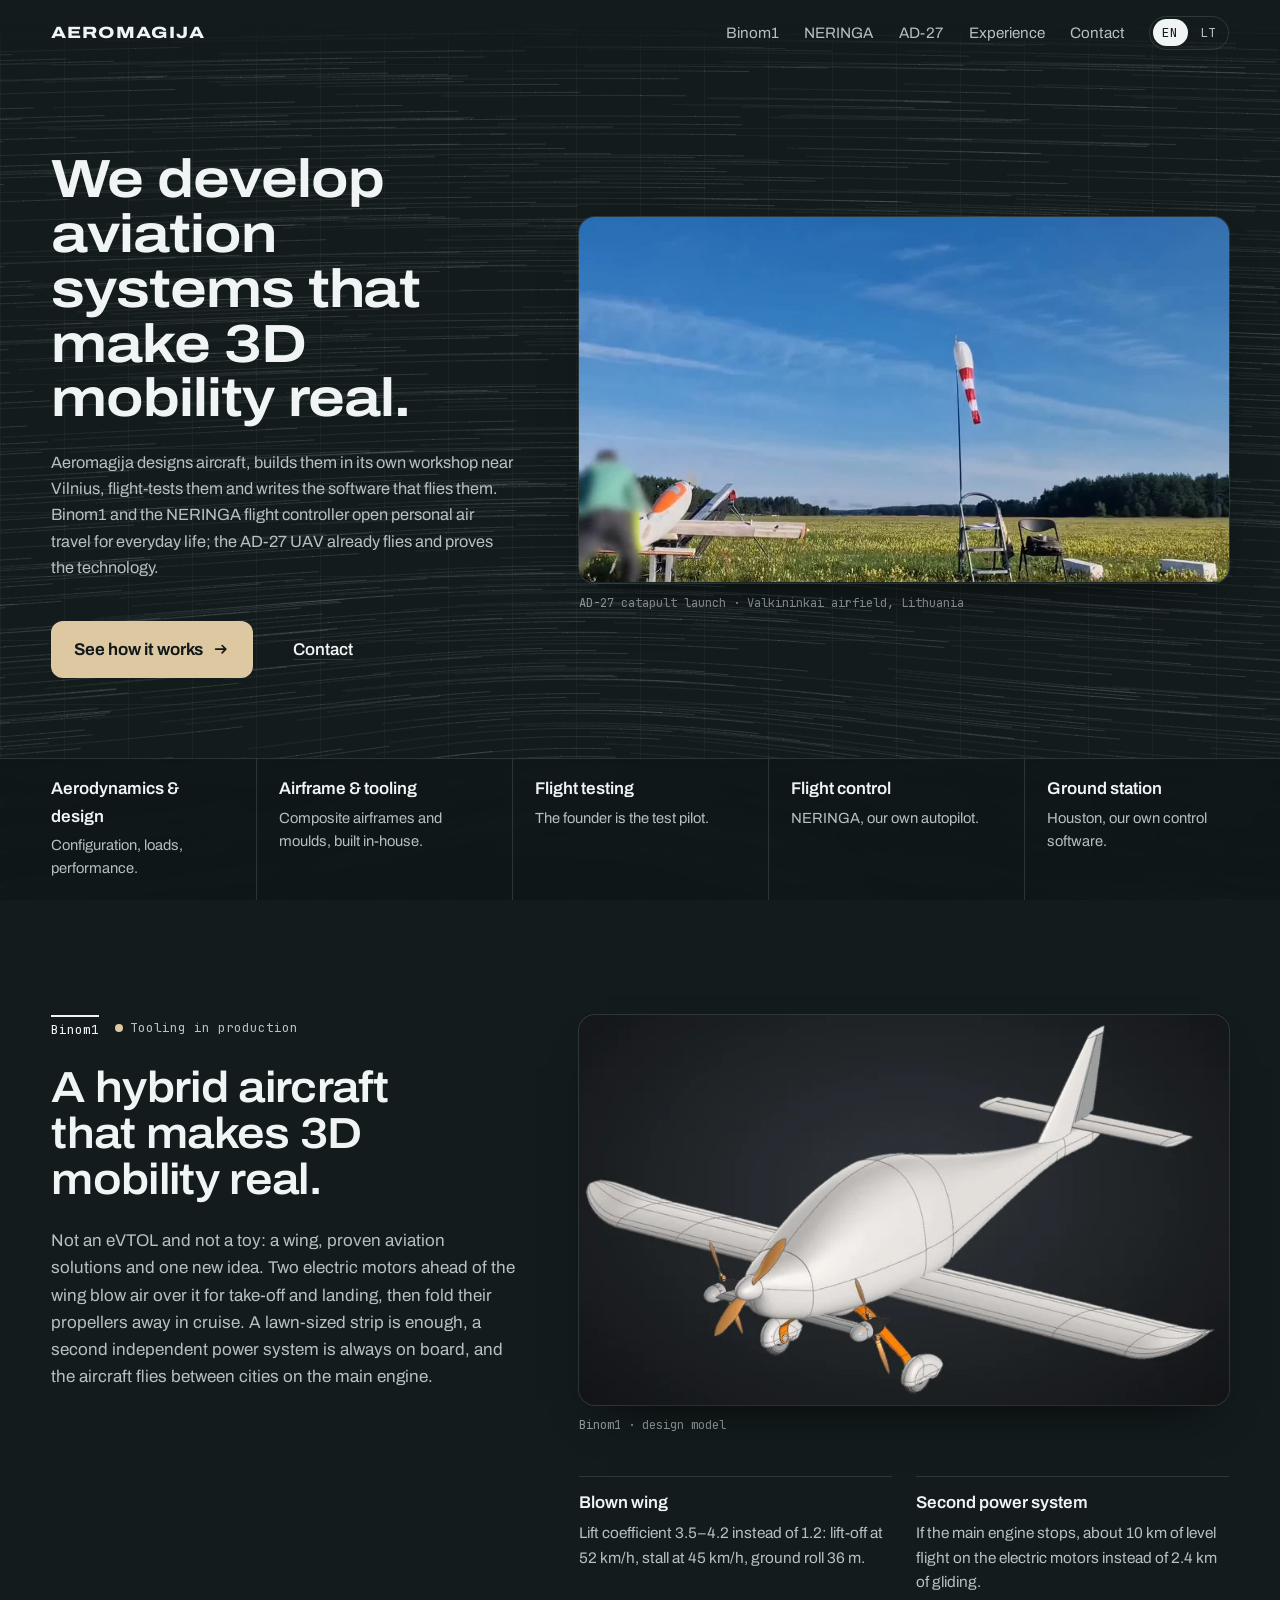
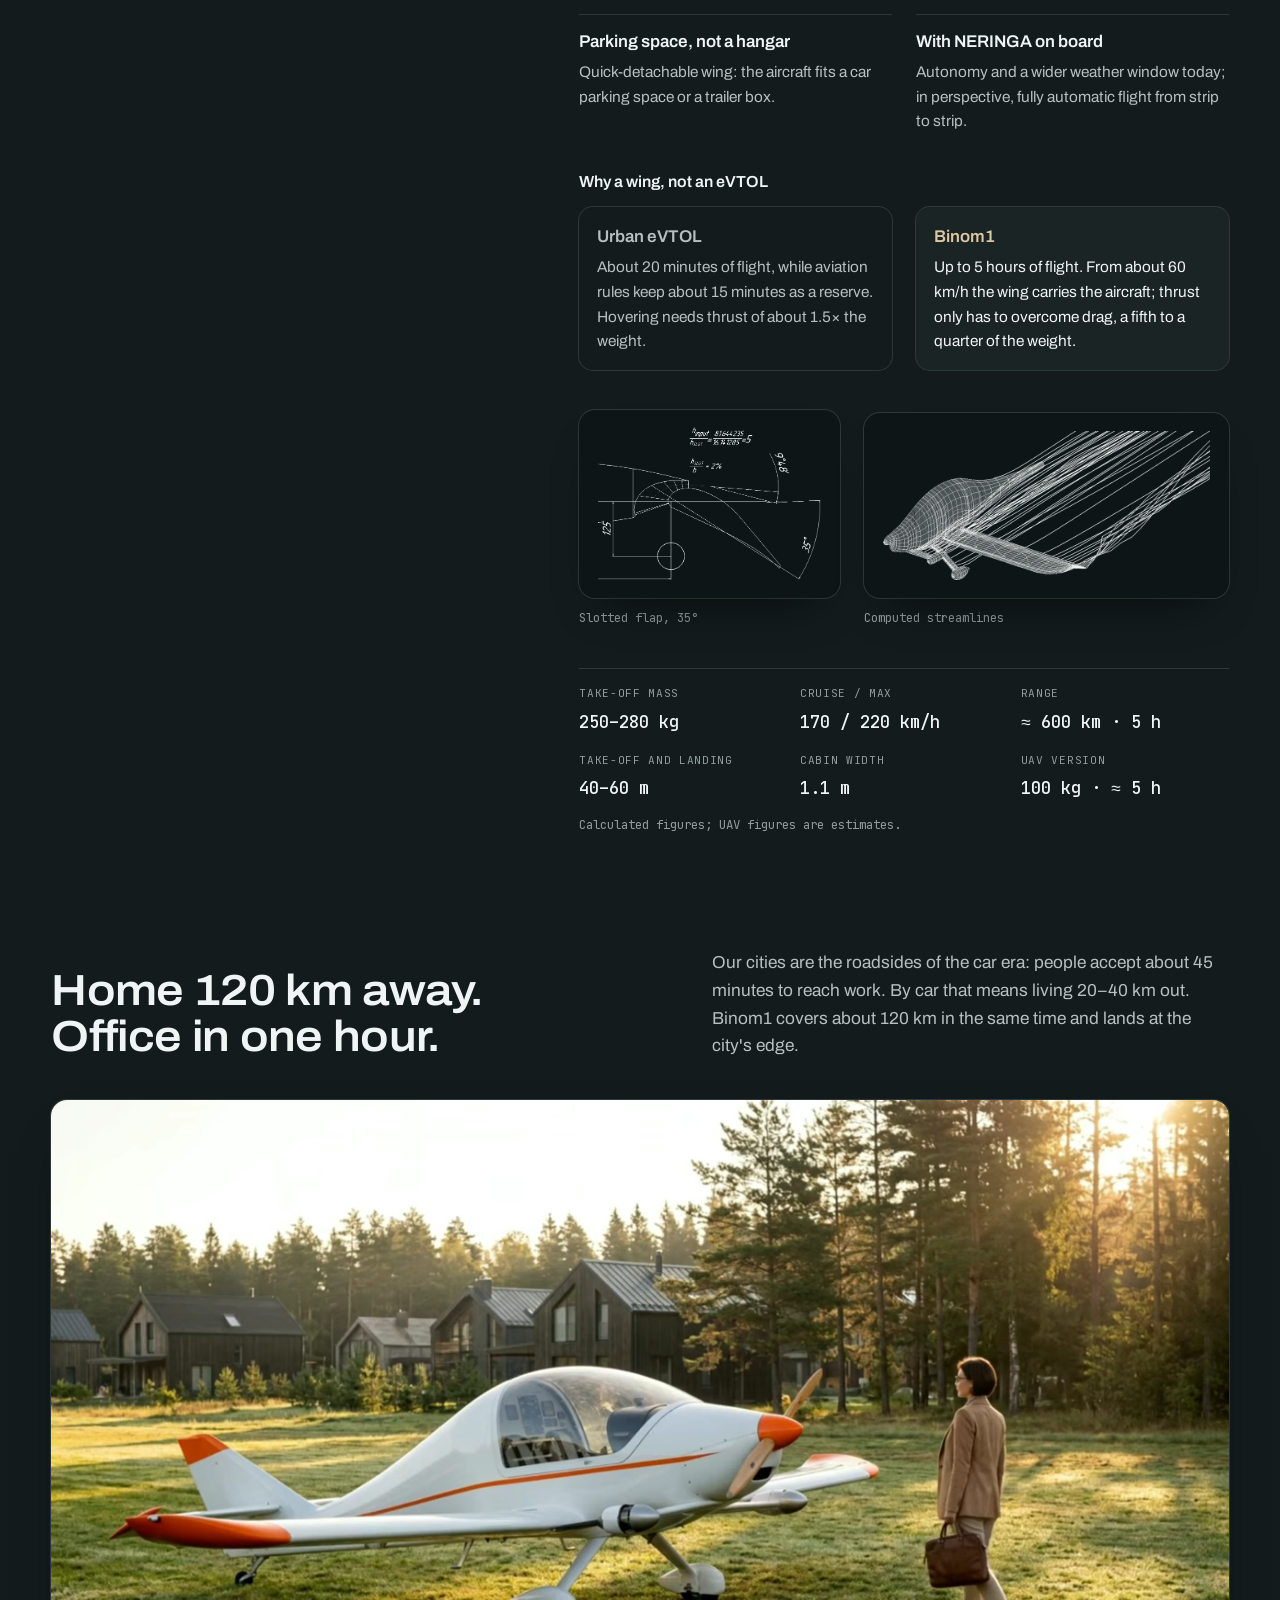
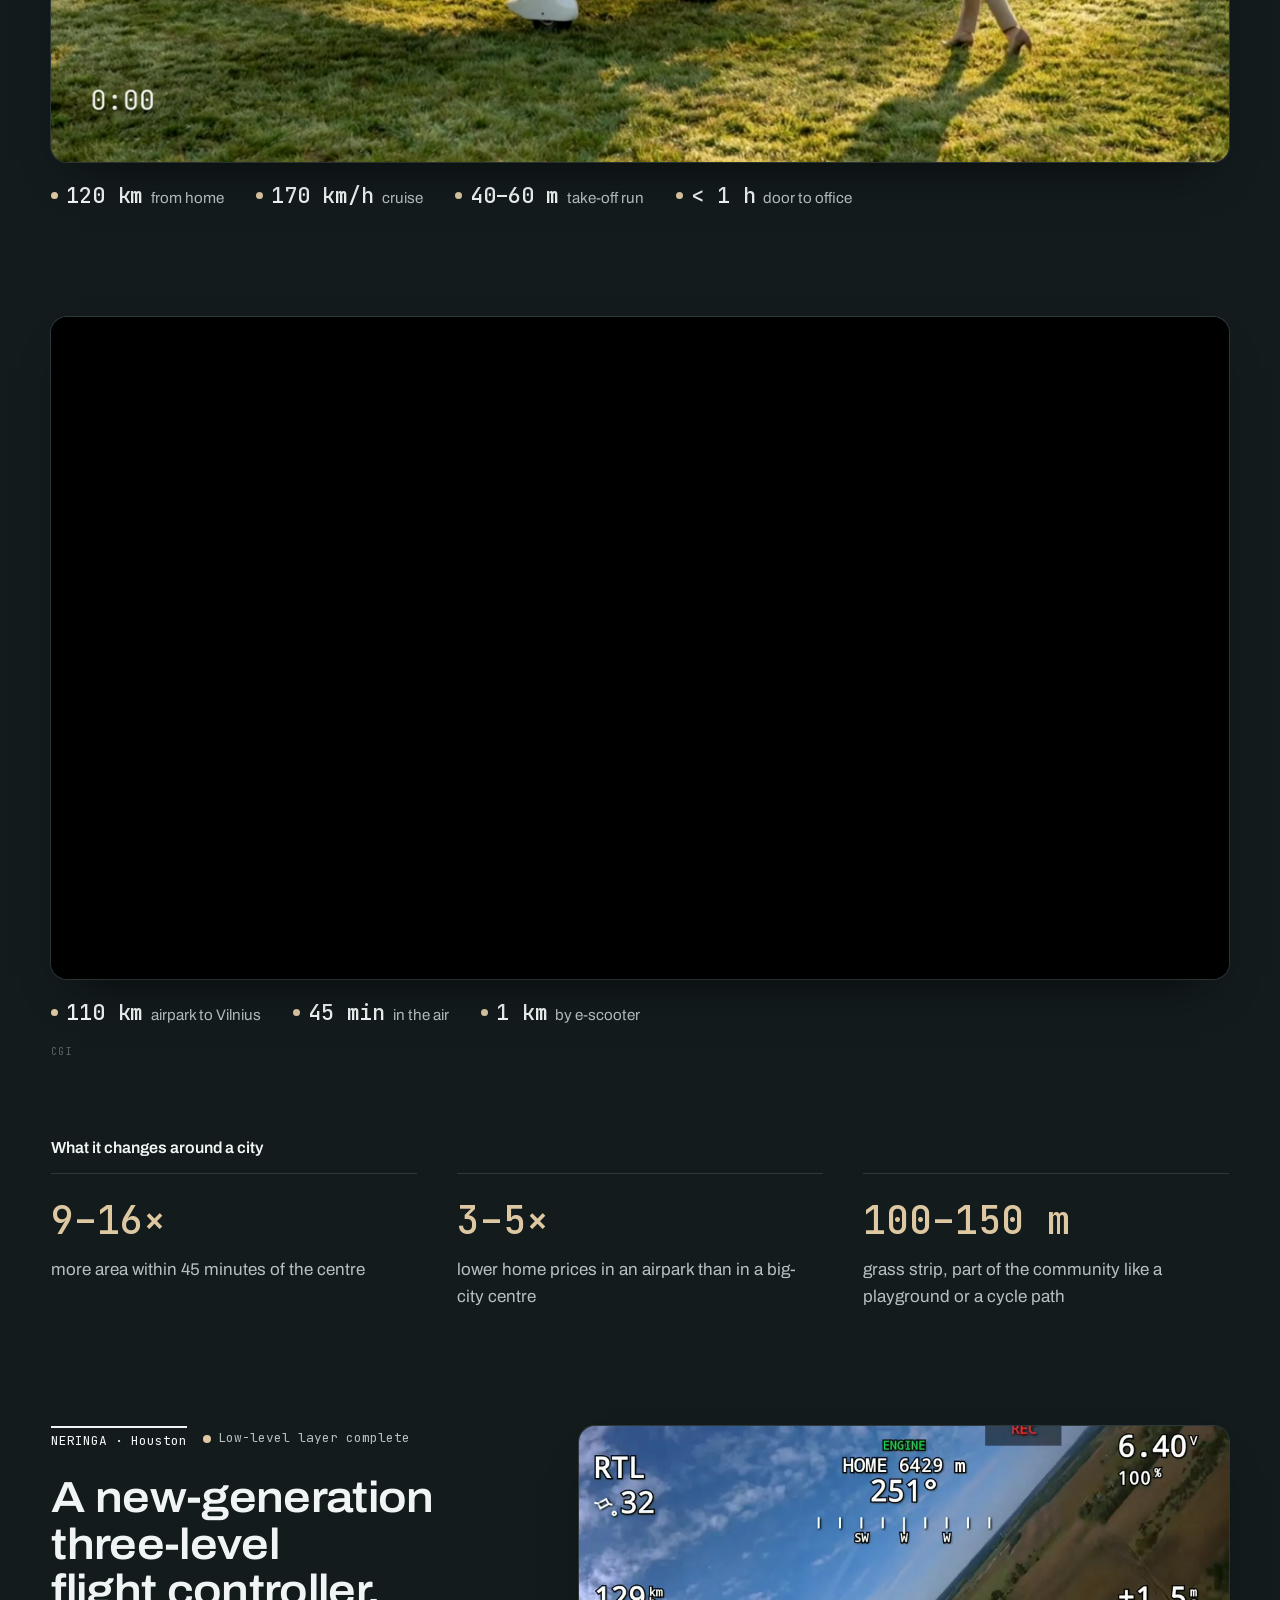
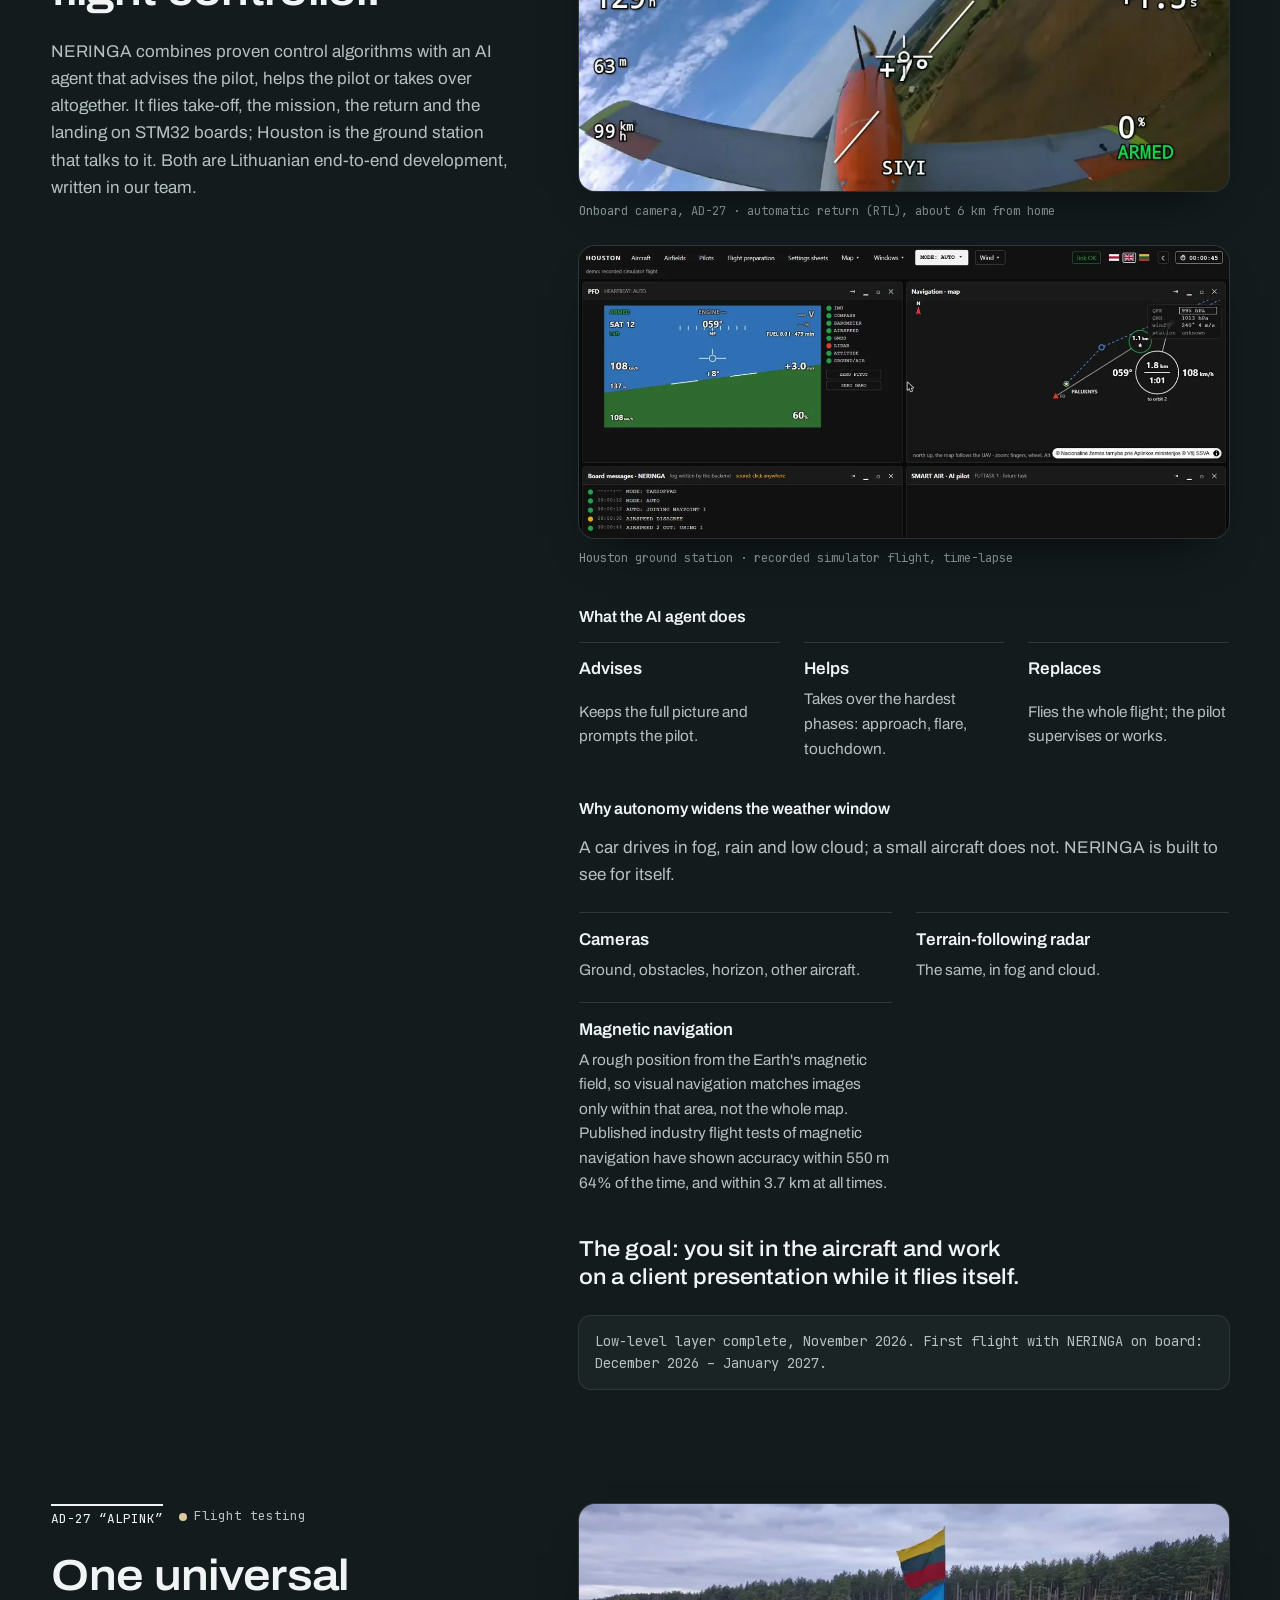
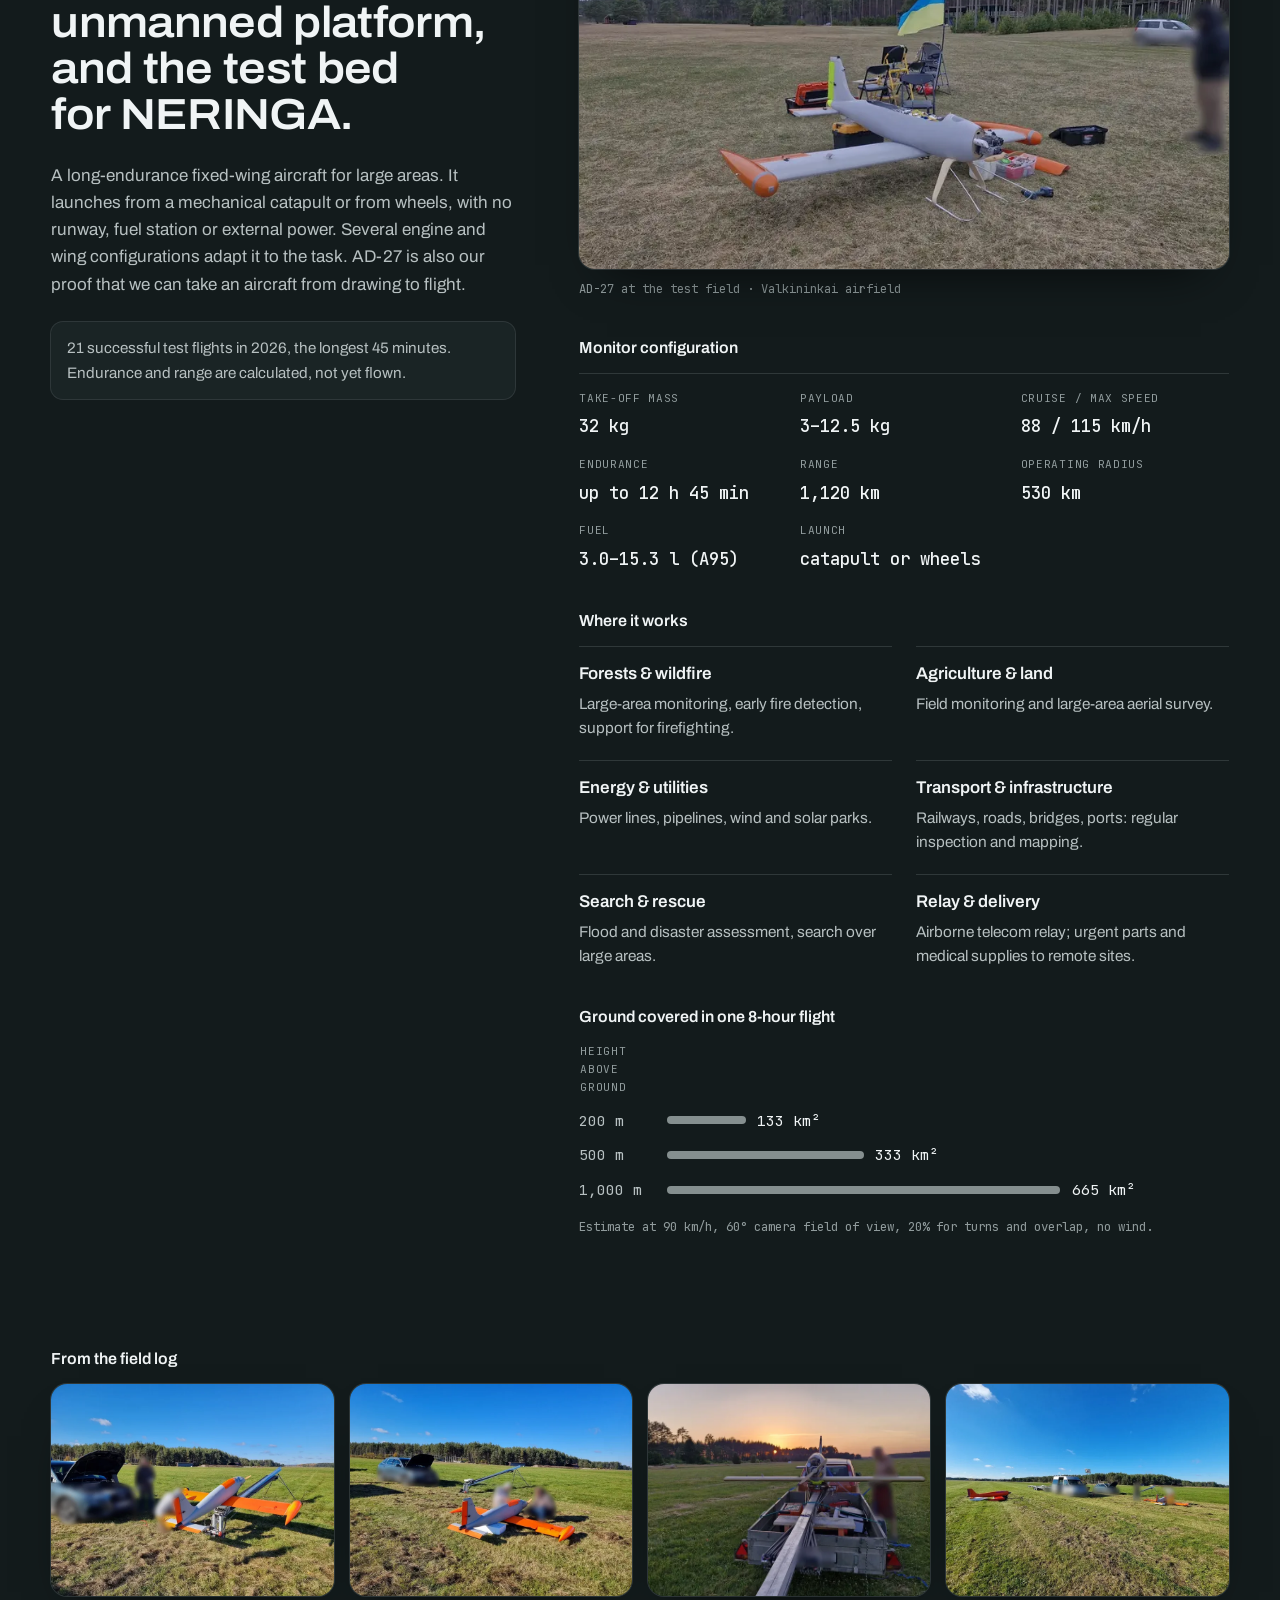
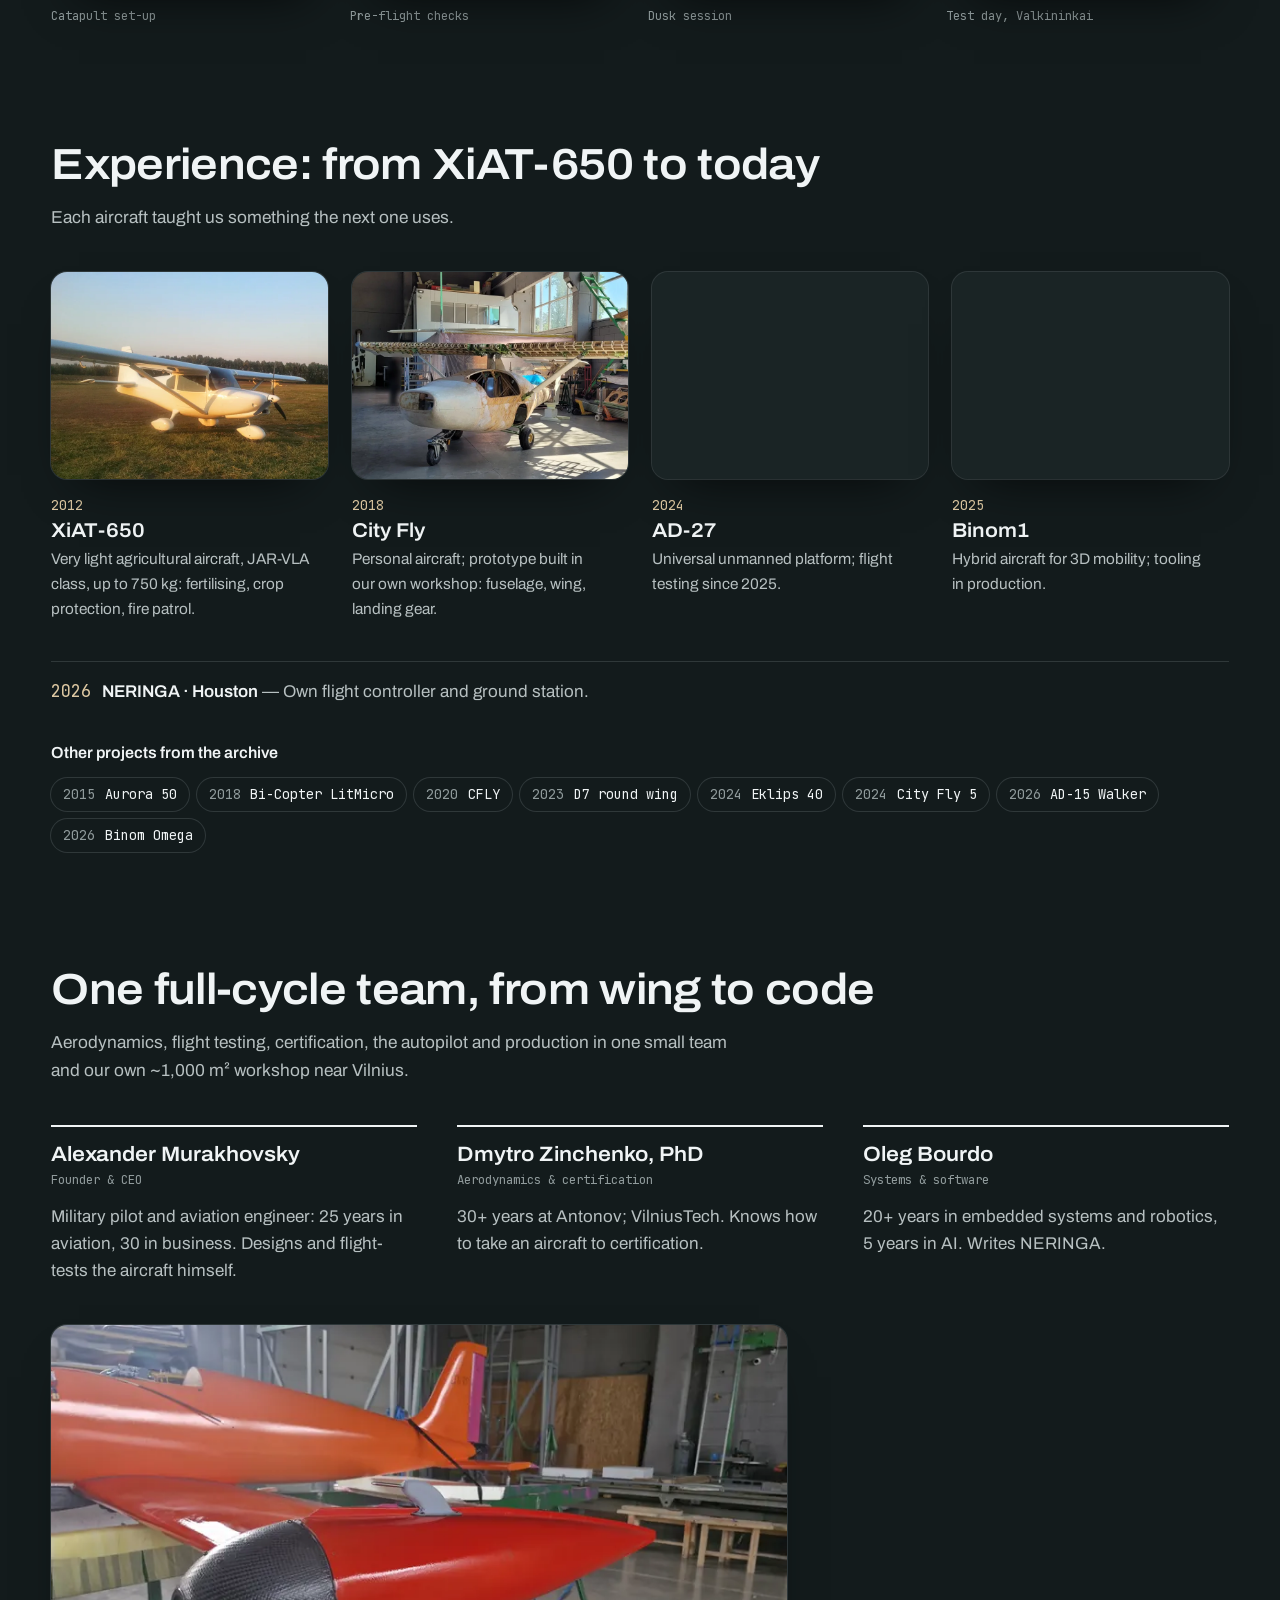
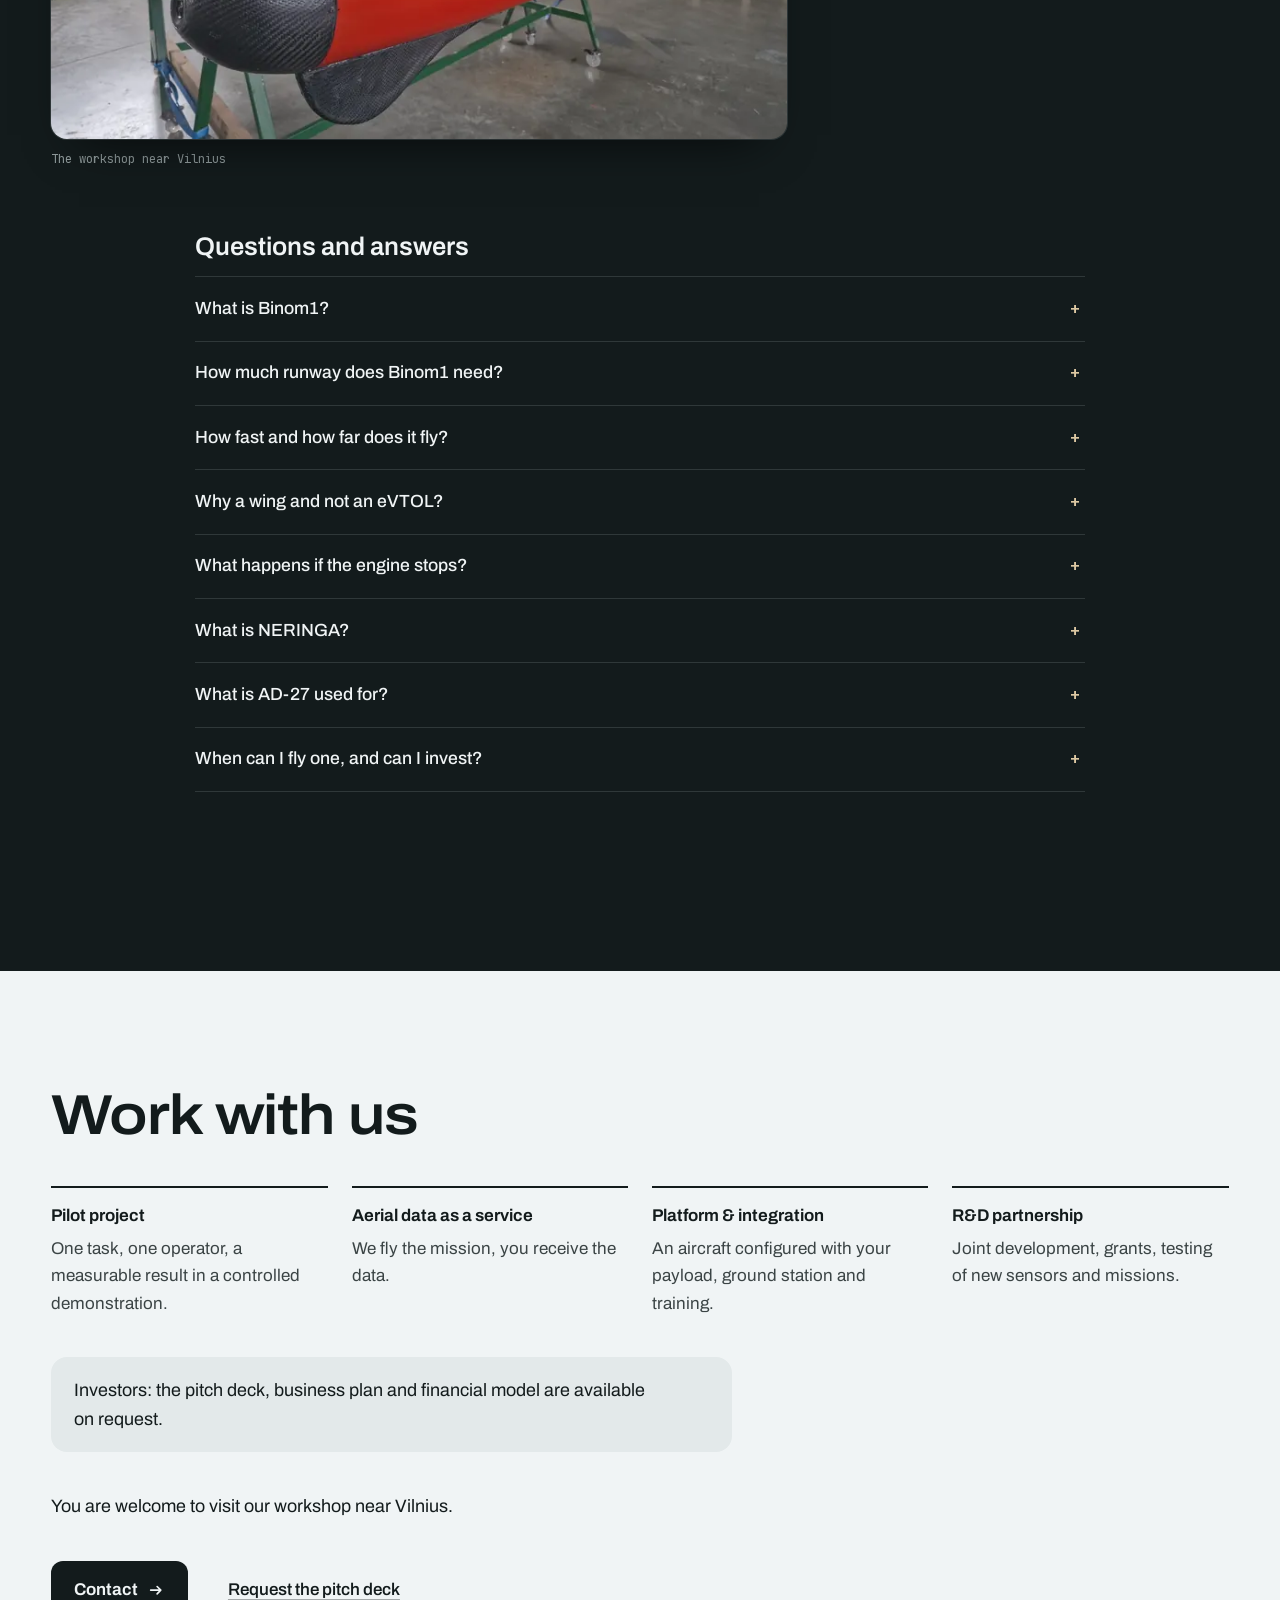
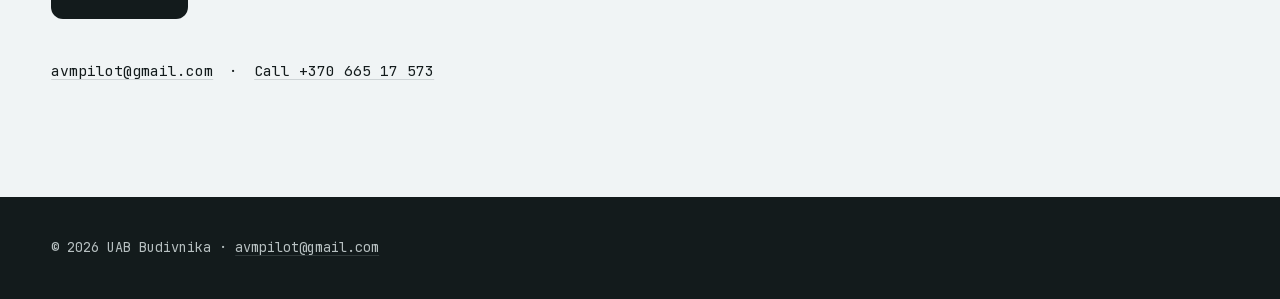
==== docs/index.html @ 00f23f71 "Aeromagija site, clean history (22.11.2026) Co-Authored-By: Claude Opus 5.5 <noreply@anthropic.com> " ====
<!doctype html>
<html lang="en">
<head>
<meta charset="utf-8">
<meta name="viewport" content="width=device-width, initial-scale=1">
<title>Aeromagija — aviation systems and technology, Lithuania</title>
<meta name="description" content="Aeromagija (UAB Budivnika) develops aviation systems and technology in Lithuania: the AD-27 universal unmanned platform, the Binom1 hybrid aircraft for 3D mobility and the NERINGA flight controller.">
<meta name="theme-color" content="#1a2022">
<link rel="canonical" href="https://aeromagija.com/">
<link rel="alternate" hreflang="en" href="https://aeromagija.com/">
<link rel="alternate" hreflang="lt" href="https://aeromagija.com/lt/">
<link rel="alternate" hreflang="x-default" href="https://aeromagija.com/">
<meta property="og:type" content="website">
<meta property="og:title" content="Aeromagija — aviation systems and technology, Lithuania">
<meta property="og:description" content="Aeromagija (UAB Budivnika) develops aviation systems and technology in Lithuania: the AD-27 universal unmanned platform, the Binom1 hybrid aircraft for 3D mobility and the NERINGA flight controller.">
<meta property="og:image" content="https://aeromagija.com/assets/img/og.jpg">
<meta property="og:image:width" content="1200">
<meta property="og:image:height" content="630">
<meta property="og:url" content="https://aeromagija.com/">
<meta property="og:site_name" content="Aeromagija">
<meta property="og:locale" content="en_GB">
<meta name="twitter:card" content="summary_large_image">
<link rel="icon" href="favicon.svg" type="image/svg+xml">
<link rel="preload" href="assets/fonts/archivo-latin.woff2" as="font" type="font/woff2" crossorigin>
<link rel="stylesheet" href="assets/site.css?v=202611221241">
<script type="application/ld+json">{"@context": "https://schema.org", "@graph": [{"@id": "https://aeromagija.com/#org", "@type": "Organization", "address": {"@type": "PostalAddress", "addressCountry": "LT", "addressLocality": "Vilnius region"}, "alternateName": "Aeromagija", "brand": {"@type": "Brand", "name": "Aeromagija"}, "description": "Aeromagija (UAB Budivnika) develops aviation systems and technology in Lithuania: the AD-27 universal unmanned platform, the Binom1 hybrid aircraft for 3D mobility and the NERINGA flight controller.", "email": "avmpilot@gmail.com", "founder": {"@type": "Person", "name": "Alexander Murakhovsky"}, "identifier": "303584855", "knowsAbout": ["light aircraft", "hybrid aircraft", "STOL", "personal air mobility", "unmanned aerial vehicles", "flight control software", "autopilot", "GPS-denied navigation"], "logo": "https://aeromagija.com/favicon.svg", "name": "UAB Budivnika", "sameAs": ["https://www.facebook.com/profile.php?id=61565368421510"], "telephone": "+37066517573", "url": "https://aeromagija.com/"}, {"@type": "Product", "brand": {"@id": "https://aeromagija.com/#org"}, "category": "Hybrid light aircraft", "description": "A single-seat hybrid light aircraft from Lithuania for everyday personal air travel. A petrol engine drives the nose propeller; two electric motors on a short front wing blow air over the main wing for take-off and landing, then fold their propellers away in cruise.", "image": "https://aeromagija.com/assets/img/exp-binom-1200.webp", "manufacturer": {"@id": "https://aeromagija.com/#org"}, "name": "Binom1"}, {"@type": "Product", "brand": {"@id": "https://aeromagija.com/#org"}, "category": "Unmanned aerial vehicle", "description": "Long-endurance monitoring of forests and wildfire, agriculture, power lines, railways and search and rescue. It launches from a catapult or from wheels; 21 test flights in 2026.", "image": "https://aeromagija.com/assets/img/exp-ad27-1200.webp", "manufacturer": {"@id": "https://aeromagija.com/#org"}, "name": "AD-27"}, {"@type": "SoftwareApplication", "applicationCategory": "Flight control software", "creator": {"@id": "https://aeromagija.com/#org"}, "description": "Our own three-level flight controller: control algorithms plus an AI agent that advises the pilot, helps in the hardest phases or flies the whole flight. It is tested on the AD-27 UAV; Houston is its ground station.", "name": "NERINGA"}, {"@type": "FAQPage", "mainEntity": [{"@type": "Question", "acceptedAnswer": {"@type": "Answer", "text": "A single-seat hybrid light aircraft from Lithuania for everyday personal air travel. A petrol engine drives the nose propeller; two electric motors on a short front wing blow air over the main wing for take-off and landing, then fold their propellers away in cruise."}, "name": "What is Binom1?"}, {"@type": "Question", "acceptedAnswer": {"@type": "Answer", "text": "About 40\u201360 m for take-off and landing: a mown grass strip of 100\u2013150 m, the size of a village lawn, is enough. Stall speed is 45 km/h."}, "name": "How much runway does Binom1 need?"}, {"@type": "Question", "acceptedAnswer": {"@type": "Answer", "text": "Cruise 170 km/h, maximum 220 km/h, range about 600 km or 5 hours (calculated). From an airpark 110 km out, Vilnius is about 45 minutes away."}, "name": "How fast and how far does it fly?"}, {"@type": "Question", "acceptedAnswer": {"@type": "Answer", "text": "An urban eVTOL flies about 20 minutes, and aviation rules keep about 15 minutes in reserve. Binom1 flies up to 5 hours because the wing carries it; thrust only has to overcome drag."}, "name": "Why a wing and not an eVTOL?"}, {"@type": "Question", "acceptedAnswer": {"@type": "Answer", "text": "The electric motors are a second, independent power system: about 10 km of level flight instead of 2.4 km of gliding."}, "name": "What happens if the engine stops?"}, {"@type": "Question", "acceptedAnswer": {"@type": "Answer", "text": "Our own three-level flight controller: control algorithms plus an AI agent that advises the pilot, helps in the hardest phases or flies the whole flight. It is tested on the AD-27 UAV; Houston is its ground station."}, "name": "What is NERINGA?"}, {"@type": "Question", "acceptedAnswer": {"@type": "Answer", "text": "Long-endurance monitoring of forests and wildfire, agriculture, power lines, railways and search and rescue. It launches from a catapult or from wheels; 21 test flights in 2026."}, "name": "What is AD-27 used for?"}, {"@type": "Question", "acceptedAnswer": {"@type": "Answer", "text": "Binom1 tooling is in production and the prototype is the next step. For partnerships, pilot projects or the investor deck, write to avmpilot@gmail.com."}, "name": "When can I fly one, and can I invest?"}]}]}</script>
</head>
<body>
<a class="skip" href="#main">Skip to content</a>

<header class="rail">
  <a class="mark" href="./" aria-label="Aeromagija">AEROMAGIJA</a>
  <nav aria-label="Main">
    <ul>
      <li><a href="#binom">Binom1</a></li>
      <li><a href="#neringa">NERINGA</a></li>
      <li><a href="#ad27">AD-27</a></li>
      <li><a href="#experience">Experience</a></li>
      <li><a href="#contact">Contact</a></li>
    </ul>
  </nav>
  <div class="lang" role="group" aria-label="Language">
    <span aria-current="true">EN</span>
    <a href="lt/" hreflang="lt" lang="lt">LT</a>
  </div>
</header>

<main id="main">

<section class="tunnel" aria-labelledby="h1">
  <canvas class="tunnel__flow" aria-hidden="true"></canvas>
  <div class="tunnel__copy">
    <h1 id="h1">We develop aviation systems that make 3D mobility real.</h1>
    <p class="lede">Aeromagija designs aircraft, builds them in its own workshop near Vilnius, flight-tests them and writes the software that flies them. Binom1 and the NERINGA flight controller open personal air travel for everyday life; the AD-27 UAV already flies and proves the technology.</p>
    <div class="actions">
      <a class="btn" href="#film">See how it works<svg aria-hidden="true" viewBox="0 0 20 20"><path d="M4 10h11m-4-4 4 4-4 4"/></svg></a>
      <a class="link" href="#contact">Contact</a>
    </div>
  </div>
  <figure class="tunnel__media">
    <div class="frame frame--video">
      <video autoplay muted loop playsinline preload="metadata" poster="assets/video/launch-poster.webp" aria-label="Video: AD-27 launched from its mechanical catapult and climbing away over a grass airfield">
        <source src="assets/video/launch.webm" type="video/webm">
        <source src="assets/video/launch.mp4" type="video/mp4">
      </video>
    </div>
    <figcaption>AD-27 catapult launch · Valkininkai airfield, Lithuania</figcaption>
  </figure>
  <ol class="readout" aria-label="The whole chain in one team">
    <li><b>Aerodynamics &amp; design</b><span>Configuration, loads, performance.</span></li>
    <li><b>Airframe &amp; tooling</b><span>Composite airframes and moulds, built in-house.</span></li>
    <li><b>Flight testing</b><span>The founder is the test pilot.</span></li>
    <li><b>Flight control</b><span>NERINGA, our own autopilot.</span></li>
    <li><b>Ground station</b><span>Houston, our own control software.</span></li>
  </ol>
</section>

<article id="binom" class="article" aria-labelledby="h-binom">
  <header class="article__head">
    <p class="tag"><span class="tag__name">Binom1</span><span class="status"><i aria-hidden="true"></i>Tooling in production</span></p>
    <h2 id="h-binom">A hybrid aircraft that makes 3D mobility real.</h2>
    <p class="body">Not an eVTOL and not a toy: a wing, proven aviation solutions and one new idea. Two electric motors ahead of the wing blow air over it for take-off and landing, then fold their propellers away in cruise. A lawn-sized strip is enough, a second independent power system is always on board, and the aircraft flies between cities on the main engine.</p>
  </header>
  <div class="article__body">
    <figure class="plate">
  <div class="frame"><img src="assets/img/binom-cad-800.webp" srcset="assets/img/binom-cad-800.webp 800w, assets/img/binom-cad-1600.webp 1600w" sizes="(min-width: 64rem) 55vw, 100vw" width="1600" height="960" alt="Binom1 CAD model: white airframe, nose propeller, short canard with two electric pusher motors on its tips, orange main gear legs" loading="lazy" decoding="async"></div>
<figcaption>Binom1 · design model</figcaption></figure>
    <dl class="innov">
      <div><dt>Blown wing</dt><dd>Lift coefficient 3.5–4.2 instead of 1.2: lift-off at 52 km/h, stall at 45 km/h, ground roll 36 m.</dd></div>
      <div><dt>Second power system</dt><dd>If the main engine stops, about 10 km of level flight on the electric motors instead of 2.4 km of gliding.</dd></div>
      <div><dt>Parking space, not a hangar</dt><dd>Quick-detachable wing: the aircraft fits a car parking space or a trailer box.</dd></div>
      <div><dt>With NERINGA on board</dt><dd>Autonomy and a wider weather window today; in perspective, fully automatic flight from strip to strip.</dd></div>
    </dl>
    <h3 class="minor">Why a wing, not an eVTOL</h3>
    <dl class="vs">
      <div><dt>Urban eVTOL</dt><dd>About 20 minutes of flight, while aviation rules keep about 15 minutes as a reserve. Hovering needs thrust of about 1.5× the weight.</dd></div>
      <div class="vs--us"><dt>Binom1</dt><dd>Up to 5 hours of flight. From about 60 km/h the wing carries the aircraft; thrust only has to overcome drag, a fifth to a quarter of the weight.</dd></div>
    </dl>
    <div class="smoke-pair">
      <figure class="plate plate--smoke">
        <div class="frame"><img src="assets/img/binom-flap-smoke.webp" width="607" height="417" alt="Engineering drawing of the Binom1 slotted flap deflected 35 degrees" loading="lazy" decoding="async"></div>
        <figcaption>Slotted flap, 35°</figcaption>
      </figure>
      <figure class="plate plate--smoke">
        <div class="frame"><img src="assets/img/binom-smoke-800.webp" srcset="assets/img/binom-smoke-800.webp 800w, assets/img/binom-smoke-1600.webp 1092w" sizes="(min-width: 64rem) 30vw, 100vw" width="1092" height="499" alt="Computed streamlines over the Binom1 fuselage and wing" loading="lazy" decoding="async"></div>
        <figcaption>Computed streamlines</figcaption>
      </figure>
    </div>
    <dl class="spec">
      <div><dt>Take-off mass</dt><dd>250–280 kg</dd></div>
      <div><dt>Cruise / max</dt><dd>170 / 220 km/h</dd></div>
      <div><dt>Range</dt><dd>≈ 600 km · 5 h</dd></div>
      <div><dt>Take-off and landing</dt><dd>40–60 m</dd></div>
      <div><dt>Cabin width</dt><dd>1.1 m</dd></div>
      <div><dt>UAV version</dt><dd>100 kg · ≈ 5 h</dd></div>
    </dl>
    <p class="fine">Calculated figures; UAV figures are estimates.</p>
  </div>
</article>

<section id="film" class="film" aria-labelledby="h-film">
  <div class="film__head">
    <h2 id="h-film">Home 120 km away. Office in one hour.</h2>
    <p>Our cities are the roadsides of the car era: people accept about 45 minutes to reach work. By car that means living 20–40 km out. Binom1 covers about 120 km in the same time and lands at the city&#39;s edge.</p>
  </div>
  <figure class="film__stage">
    <div class="frame frame--film">
      <video muted loop playsinline preload="none" poster="assets/video/journey-poster.webp" aria-label="Film: Justina walks from her house in a cottage village to Binom1 on the grass strip, takes off, works on her laptop in cruise, lands at an airpark on the city edge, takes the metro and walks into her office in under an hour." data-autoplay>
        <source src="assets/video/journey.webm" type="video/webm">
        <source src="assets/video/journey.mp4" type="video/mp4">
      </video>
    </div>
    <ul class="stats"><li><b>120 km</b> from home</li><li><b>170 km/h</b> cruise</li><li><b>40–60 m</b> take-off run</li><li><b>&lt; 1 h</b> door to office</li></ul>
  </figure>
  <figure class="film__stage film__stage--vilnius">
    <div class="frame frame--film">
      <video muted loop playsinline preload="none" poster="assets/video/vilnius-poster.webp" aria-label="Film: a modern airpark village with a grass runway in the middle; a pilot walks to his Binom1 by the hangar and takes off; a map shows 25, 50 and 100 km rings around Vilnius and a 45-minute flight from the airpark 110 km out, while a car covers about a third of the way; Binom1 approaches along the Neris and the trip ends by e-scooter." data-autoplay>
        <source src="assets/video/vilnius.webm" type="video/webm">
        <source src="assets/video/vilnius.mp4" type="video/mp4">
      </video>
    </div>
    <ul class="stats"><li><b>110 km</b> airpark to Vilnius</li><li><b>45 min</b> in the air</li><li><b>1 km</b> by e-scooter</li></ul>
    <p class="cgi">CGI</p>
  </figure>
  <div class="dev">
    <h3 class="minor">What it changes around a city</h3>
    <dl>
      <div><dt>9–16×</dt><dd>more area within 45 minutes of the centre</dd></div>
      <div><dt>3–5×</dt><dd>lower home prices in an airpark than in a big-city centre</dd></div>
      <div><dt>100–150 m</dt><dd>grass strip, part of the community like a playground or a cycle path</dd></div>
    </dl>
  </div>
</section>

<article id="neringa" class="article" aria-labelledby="h-neringa">
  <header class="article__head">
    <p class="tag"><span class="tag__name">NERINGA · Houston</span><span class="status"><i aria-hidden="true"></i>Low-level layer complete</span></p>
    <h2 id="h-neringa">A new-generation three-level flight controller.</h2>
    <p class="body">NERINGA combines proven control algorithms with an AI agent that advises the pilot, helps the pilot or takes over altogether. It flies take-off, the mission, the return and the landing on STM32 boards; Houston is the ground station that talks to it. Both are Lithuanian end-to-end development, written in our team.</p>
  </header>
  <div class="article__body">
    <figure class="plate">
      <div class="frame frame--video">
        <video muted loop playsinline preload="none" poster="assets/video/onboard-poster.webp" aria-label="Video: onboard camera of AD-27 during an automatic return, banking over fields" data-autoplay>
          <source src="assets/video/onboard.mp4" type="video/mp4">
        </video>
      </div>
      <figcaption>Onboard camera, AD-27 · automatic return (RTL), about 6 km from home</figcaption>
    </figure>
    <figure class="plate plate--houston">
      <div class="frame frame--houston">
        <video muted loop playsinline preload="none" poster="assets/video/houston-poster.webp" aria-label="Screen recording: Houston ground station during a simulated flight, with attitude display, map and on-board messages" data-autoplay>
          <source src="assets/video/houston.mp4" type="video/mp4">
        </video>
      </div>
      <figcaption>Houston ground station · recorded simulator flight, time-lapse</figcaption>
    </figure>
    <h3 class="minor">What the AI agent does</h3>
    <ol class="stages">
      <li><b>Advises</b><span>Keeps the full picture and prompts the pilot.</span></li>
      <li><b>Helps</b><span>Takes over the hardest phases: approach, flare, touchdown.</span></li>
      <li><b>Replaces</b><span>Flies the whole flight; the pilot supervises or works.</span></li>
    </ol>
    <h3 class="minor">Why autonomy widens the weather window</h3>
    <p class="sense-p">A car drives in fog, rain and low cloud; a small aircraft does not. NERINGA is built to see for itself.</p>
    <dl class="uses">
      <div><dt>Cameras</dt><dd>Ground, obstacles, horizon, other aircraft.</dd></div>
      <div><dt>Terrain-following radar</dt><dd>The same, in fog and cloud.</dd></div>
      <div><dt>Magnetic navigation</dt><dd>A rough position from the Earth&#39;s magnetic field, so visual navigation matches images only within that area, not the whole map. Published industry flight tests of magnetic navigation have shown accuracy within 550 m 64% of the time, and within 3.7 km at all times.</dd></div>
    </dl>
    <p class="goal">The goal: you sit in the aircraft and work on a client presentation while it flies itself.</p>
    <p class="now">Low-level layer complete, November 2026. First flight with NERINGA on board: December 2026 – January 2027.</p>
  </div>
</article>

<article id="ad27" class="article" aria-labelledby="h-ad27">
  <header class="article__head">
    <p class="tag"><span class="tag__name">AD-27 “ALPINK”</span><span class="status"><i aria-hidden="true"></i>Flight testing</span></p>
    <h2 id="h-ad27">One universal unmanned platform, and the test bed for NERINGA.</h2>
    <p class="body">A long-endurance fixed-wing aircraft for large areas. It launches from a mechanical catapult or from wheels, with no runway, fuel station or external power. Several engine and wing configurations adapt it to the task. AD-27 is also our proof that we can take an aircraft from drawing to flight.</p>
    <p class="proof">21 successful test flights in 2026, the longest 45 minutes. Endurance and range are calculated, not yet flown.</p>
  </header>
  <div class="article__body">
    <figure class="plate develop">
  <div class="frame"><img src="assets/img/field-flag-800.webp" srcset="assets/img/field-flag-800.webp 800w, assets/img/field-flag-1600.webp 1600w" sizes="(min-width: 64rem) 55vw, 100vw" width="800" height="450" alt="AD-27 on the grass at Valkininkai airfield with the Lithuanian flag behind it" loading="lazy" decoding="async"></div>
<figcaption>AD-27 at the test field · Valkininkai airfield</figcaption></figure>
    <h3 class="minor">Monitor configuration</h3>
    <dl class="spec">
      <div><dt>Take-off mass</dt><dd>32 kg</dd></div>
      <div><dt>Payload</dt><dd>3–12.5 kg</dd></div>
      <div><dt>Cruise / max speed</dt><dd>88 / 115 km/h</dd></div>
      <div><dt>Endurance</dt><dd>up to 12 h 45 min</dd></div>
      <div><dt>Range</dt><dd>1,120 km</dd></div>
      <div><dt>Operating radius</dt><dd>530 km</dd></div>
      <div><dt>Fuel</dt><dd>3.0–15.3 l (A95)</dd></div>
      <div><dt>Launch</dt><dd>catapult or wheels</dd></div>
    </dl>
    <h3 class="minor">Where it works</h3>
    <dl class="uses">
      <div><dt>Forests &amp; wildfire</dt><dd>Large-area monitoring, early fire detection, support for firefighting.</dd></div>
      <div><dt>Agriculture &amp; land</dt><dd>Field monitoring and large-area aerial survey.</dd></div>
      <div><dt>Energy &amp; utilities</dt><dd>Power lines, pipelines, wind and solar parks.</dd></div>
      <div><dt>Transport &amp; infrastructure</dt><dd>Railways, roads, bridges, ports: regular inspection and mapping.</dd></div>
      <div><dt>Search &amp; rescue</dt><dd>Flood and disaster assessment, search over large areas.</dd></div>
      <div><dt>Relay &amp; delivery</dt><dd>Airborne telecom relay; urgent parts and medical supplies to remote sites.</dd></div>
    </dl>
    <h3 class="minor">Ground covered in one 8-hour flight</h3>
    <table class="scan">
      <thead><tr><th scope="col">Height above ground</th><th scope="col"><span class="sr">km²</span></th></tr></thead>
      <tbody>
<tr><th scope="row">200 m</th><td><span class="bar" style="--w: 0.2"></span><span class="num">133 km²</span></td></tr>
<tr><th scope="row">500 m</th><td><span class="bar" style="--w: 0.5007518796992482"></span><span class="num">333 km²</span></td></tr>
<tr><th scope="row">1,000 m</th><td><span class="bar" style="--w: 1.0"></span><span class="num">665 km²</span></td></tr>
</tbody>
    </table>
    <p class="fine">Estimate at 90 km/h, 60° camera field of view, 20% for turns and overlap, no wind.</p>
  </div>
</article>

<section class="strip" aria-labelledby="h-strip">
  <h3 id="h-strip" class="minor">From the field log</h3>
  <div class="strip__row">
    <figure class="plate develop">
  <div class="frame"><img src="assets/img/field-catapult-800.webp" srcset="assets/img/field-catapult-800.webp 800w, assets/img/field-catapult-1600.webp 1600w" sizes="(min-width: 64rem) 25vw, 80vw" width="800" height="600" alt="AD-27 on its catapult at Valkininkai, crew at work beside the car" loading="lazy" decoding="async"></div>
<figcaption>Catapult set-up</figcaption></figure>
    <figure class="plate develop">
  <div class="frame"><img src="assets/img/field-crew-800.webp" srcset="assets/img/field-crew-800.webp 800w, assets/img/field-crew-1600.webp 1600w" sizes="(min-width: 64rem) 25vw, 80vw" width="800" height="600" alt="Two engineers preparing AD-27 on the grass under a clear sky" loading="lazy" decoding="async"></div>
<figcaption>Pre-flight checks</figcaption></figure>
    <figure class="plate develop">
  <div class="frame"><img src="assets/img/catapult-dusk-800.webp" srcset="assets/img/catapult-dusk-800.webp 800w, assets/img/catapult-dusk-1600.webp 1600w" sizes="(min-width: 64rem) 25vw, 80vw" width="800" height="450" alt="AD-27 beside the launch catapult at dusk" loading="lazy" decoding="async"></div>
<figcaption>Dusk session</figcaption></figure>
    <figure class="plate develop">
  <div class="frame"><img src="assets/img/field-wide-800.webp" srcset="assets/img/field-wide-800.webp 800w, assets/img/field-wide-1600.webp 1600w" sizes="(min-width: 64rem) 25vw, 80vw" width="800" height="600" alt="Wide view of the test field with two airframes, vans and crew" loading="lazy" decoding="async"></div>
<figcaption>Test day, Valkininkai</figcaption></figure>
  </div>
</section>

<section id="experience" class="sec exp" aria-labelledby="h-exp">
  <h2 id="h-exp">Experience: from XiAT-650 to today</h2>
  <p class="exp__lede">Each aircraft taught us something the next one uses.</p>
  <ol class="timeline">
    <li><figure class="plate develop">
  <div class="frame"><img src="assets/img/exp-xiat-800.webp" srcset="assets/img/exp-xiat-800.webp 800w, assets/img/exp-xiat-1200.webp 1200w" sizes="(min-width: 64rem) 22vw, 80vw" width="800" height="600" alt="White XiAT-650 high-wing aircraft on a grass airfield at sunset" loading="lazy" decoding="async"></div>
</figure><p class="y">2012</p><h3>XiAT-650</h3><p>Very light agricultural aircraft, JAR-VLA class, up to 750 kg: fertilising, crop protection, fire patrol.</p></li>
    <li><figure class="plate develop">
  <div class="frame"><img src="assets/img/cityfly-proto-800.webp" srcset="assets/img/cityfly-proto-800.webp 800w, assets/img/cityfly-proto-1200.webp 1200w" sizes="(min-width: 64rem) 22vw, 80vw" width="1200" height="900" alt="City Fly prototype in the workshop: composite fuselage, wing structure and landing gear assembled" loading="lazy" decoding="async"></div>
</figure><p class="y">2018</p><h3>City Fly</h3><p>Personal aircraft; prototype built in our own workshop: fuselage, wing, landing gear.</p></li>
    <li><figure class="plate develop">
  <div class="frame"><img src="assets/img/exp-ad27-800.webp" srcset="assets/img/exp-ad27-800.webp 800w, assets/img/exp-ad27-1200.webp 1200w" sizes="(min-width: 64rem) 22vw, 80vw" width="800" height="600" alt="AD-27 unmanned aircraft on a grass airfield before a test flight" loading="lazy" decoding="async"></div>
</figure><p class="y">2024</p><h3>AD-27</h3><p>Universal unmanned platform; flight testing since 2025.</p></li>
    <li><figure class="plate develop">
  <div class="frame"><img src="assets/img/exp-binom-800.webp" srcset="assets/img/exp-binom-800.webp 800w, assets/img/exp-binom-1200.webp 1200w" sizes="(min-width: 64rem) 22vw, 80vw" width="800" height="600" alt="Binom1 visualisation: white aircraft parked on a grass strip at sunrise, canard with electric pods" loading="lazy" decoding="async"></div>
</figure><p class="y">2025</p><h3>Binom1</h3><p>Hybrid aircraft for 3D mobility; tooling in production.</p></li>
  </ol>
  <p class="exp__now"><span class="y">2026</span> <b>NERINGA · Houston</b> — Own flight controller and ground station.</p>
  <div class="log">
    <h3 class="minor">Other projects from the archive</h3>
    <ol>
<li><span class="y">2015</span><span class="n">Aurora 50</span></li>
<li><span class="y">2018</span><span class="n">Bi-Copter LitMicro</span></li>
<li><span class="y">2020</span><span class="n">CFLY</span></li>
<li><span class="y">2023</span><span class="n">D7 round wing</span></li>
<li><span class="y">2024</span><span class="n">Eklips 40</span></li>
<li><span class="y">2024</span><span class="n">City Fly 5</span></li>
<li><span class="y">2026</span><span class="n">AD-15 Walker</span></li>
<li><span class="y">2026</span><span class="n">Binom Omega</span></li>
    </ol>
  </div>
</section>

<section class="sec bureau" aria-labelledby="h-team">
  <h2 id="h-team">One full-cycle team, from wing to code</h2>
  <p class="bureau__lede">Aerodynamics, flight testing, certification, the autopilot and production in one small team and our own ~1,000 m² workshop near Vilnius.</p>
  <ul class="team">
    <li><h3>Alexander Murakhovsky</h3><p class="role">Founder &amp; CEO</p><p>Military pilot and aviation engineer: 25 years in aviation, 30 in business. Designs and flight-tests the aircraft himself.</p></li>
    <li><h3>Dmytro Zinchenko, PhD</h3><p class="role">Aerodynamics &amp; certification</p><p>30+ years at Antonov; VilniusTech. Knows how to take an aircraft to certification.</p></li>
    <li><h3>Oleg Bourdo</h3><p class="role">Systems &amp; software</p><p>20+ years in embedded systems and robotics, 5 years in AI. Writes NERINGA.</p></li>
  </ul>
  <div class="shop">
    <figure class="plate develop">
  <div class="frame"><img src="assets/img/workshop-nose-800.webp" srcset="assets/img/workshop-nose-800.webp 800w, assets/img/workshop-nose-1600.webp 1600w" sizes="(min-width: 64rem) 60vw, 100vw" width="800" height="450" alt="Red AD-27 airframe with a carbon nose cone on a workshop stand" loading="lazy" decoding="async"></div>
<figcaption>The workshop near Vilnius</figcaption></figure>
  </div>
</section>

<section id="faq" class="faq" aria-labelledby="h-faq">
  <h2 id="h-faq">Questions and answers</h2>
  <div class="faq__list">
<details><summary>What is Binom1?</summary><p>A single-seat hybrid light aircraft from Lithuania for everyday personal air travel. A petrol engine drives the nose propeller; two electric motors on a short front wing blow air over the main wing for take-off and landing, then fold their propellers away in cruise.</p></details>
<details><summary>How much runway does Binom1 need?</summary><p>About 40–60 m for take-off and landing: a mown grass strip of 100–150 m, the size of a village lawn, is enough. Stall speed is 45 km/h.</p></details>
<details><summary>How fast and how far does it fly?</summary><p>Cruise 170 km/h, maximum 220 km/h, range about 600 km or 5 hours (calculated). From an airpark 110 km out, Vilnius is about 45 minutes away.</p></details>
<details><summary>Why a wing and not an eVTOL?</summary><p>An urban eVTOL flies about 20 minutes, and aviation rules keep about 15 minutes in reserve. Binom1 flies up to 5 hours because the wing carries it; thrust only has to overcome drag.</p></details>
<details><summary>What happens if the engine stops?</summary><p>The electric motors are a second, independent power system: about 10 km of level flight instead of 2.4 km of gliding.</p></details>
<details><summary>What is NERINGA?</summary><p>Our own three-level flight controller: control algorithms plus an AI agent that advises the pilot, helps in the hardest phases or flies the whole flight. It is tested on the AD-27 UAV; Houston is its ground station.</p></details>
<details><summary>What is AD-27 used for?</summary><p>Long-endurance monitoring of forests and wildfire, agriculture, power lines, railways and search and rescue. It launches from a catapult or from wheels; 21 test flights in 2026.</p></details>
<details><summary>When can I fly one, and can I invest?</summary><p>Binom1 tooling is in production and the prototype is the next step. For partnerships, pilot projects or the investor deck, write to avmpilot@gmail.com.</p></details>
</div>
</section>
<section id="contact" class="invest" aria-labelledby="h-contact">
  <div class="invest__inner">
    <h2 id="h-contact">Work with us</h2>
    <dl class="coop">
      <div><dt>Pilot project</dt><dd>One task, one operator, a measurable result in a controlled demonstration.</dd></div>
      <div><dt>Aerial data as a service</dt><dd>We fly the mission, you receive the data.</dd></div>
      <div><dt>Platform &amp; integration</dt><dd>An aircraft configured with your payload, ground station and training.</dd></div>
      <div><dt>R&amp;D partnership</dt><dd>Joint development, grants, testing of new sensors and missions.</dd></div>
    </dl>
    <p class="pitch">Investors: the pitch deck, business plan and financial model are available on request.</p>
    <p class="invest__visit">You are welcome to visit our workshop near Vilnius.</p>
    <div class="actions">
      <a class="btn btn--dark" href="mailto:avmpilot@gmail.com?subject=Aeromagija%20%E2%80%94%20enquiry">Contact<svg aria-hidden="true" viewBox="0 0 20 20"><path d="M4 10h11m-4-4 4 4-4 4"/></svg></a>
      <a class="link" href="mailto:avmpilot@gmail.com?subject=Aeromagija%20%E2%80%94%20request%20for%20the%20investor%20deck">Request the pitch deck</a>
    </div>
    <p class="contact"><a href="mailto:avmpilot@gmail.com">avmpilot@gmail.com</a><span aria-hidden="true">·</span><a href="tel:+37066517573">Call +370 665 17 573</a></p>
  </div>
</section>

</main>

<footer class="foot">
  <p>© 2026 UAB Budivnika · <a href="mailto:avmpilot@gmail.com">avmpilot@gmail.com</a></p>
</footer>

<script src="assets/tunnel.js?v=202611221241" defer></script>
<script src="assets/film.js?v=202611221241" defer></script>
</body>
</html>
---- docs/assets/site.css ----
/* Aeromagija — wind-tunnel test section.
   Two inks: smoke (white) and signal (AD-27 livery orange). Orange = action / active only. */

@font-face { font-family: "Archivo"; font-style: normal; font-weight: 100 900; font-stretch: 62% 125%; font-display: swap;
  src: url("fonts/archivo-latin-ext.woff2") format("woff2");
  unicode-range: U+0100-02BA, U+02BD-02C5, U+02C7-02CC, U+02CE-02D7, U+02DD-02FF, U+0304, U+0308, U+0329, U+1D00-1DBF, U+1E00-1E9F, U+1EF2-1EFF, U+2020, U+20A0-20AB, U+20AD-20C4, U+2113, U+2C60-2C7F, U+A720-A7FF; }
@font-face { font-family: "Archivo"; font-style: normal; font-weight: 100 900; font-stretch: 62% 125%; font-display: swap;
  src: url("fonts/archivo-latin.woff2") format("woff2");
  unicode-range: U+0000-00FF, U+0131, U+0152-0153, U+02BB-02BC, U+02C6, U+02DA, U+02DC, U+0304, U+0308, U+0329, U+2000-206F, U+20AC, U+2122, U+2191, U+2193, U+2212, U+2215, U+FEFF, U+FFFD; }
@font-face { font-family: "JetBrains Mono"; font-style: normal; font-weight: 400 500; font-display: swap;
  src: url("fonts/jetbrains-mono-latin-ext.woff2") format("woff2");
  unicode-range: U+0100-02BA, U+02BD-02C5, U+02C7-02CC, U+02CE-02D7, U+02DD-02FF, U+0304, U+0308, U+0329, U+1D00-1DBF, U+1E00-1E9F, U+1EF2-1EFF, U+2020, U+20A0-20AB, U+20AD-20C4, U+2113, U+2C60-2C7F, U+A720-A7FF; }
@font-face { font-family: "JetBrains Mono"; font-style: normal; font-weight: 400 500; font-display: swap;
  src: url("fonts/jetbrains-mono-latin.woff2") format("woff2");
  unicode-range: U+0000-00FF, U+0131, U+0152-0153, U+02BB-02BC, U+02C6, U+02DA, U+02DC, U+0304, U+0308, U+0329, U+2000-206F, U+20AC, U+2122, U+2191, U+2193, U+2212, U+2215, U+FEFF, U+FFFD; }

:root {
  --steel: oklch(0.215 0.012 205);
  --steel-2: oklch(0.25 0.013 205);
  --steel-3: oklch(0.31 0.013 205);
  --grid: oklch(0.5 0.012 205 / 0.11);
  --rule: oklch(0.6 0.012 205 / 0.28);
  --smoke: oklch(0.965 0.004 205);
  --smoke-2: oklch(0.8 0.01 205);
  --smoke-3: oklch(0.68 0.012 205);
  /* calm accent: sand / pale brass, used only for actions, status and the Binom path */
  --accent: oklch(0.84 0.055 82);
  --accent-press: oklch(0.78 0.06 80);
  --on-accent: oklch(0.2 0.012 205);
  --f-sans: "Archivo", "Helvetica Neue", Arial, sans-serif;
  --f-mono: "JetBrains Mono", ui-monospace, Menlo, monospace;
  --ease-out: cubic-bezier(0.23, 1, 0.32, 1);
  --radius: 16px;
  --gut: clamp(1.25rem, 4vw, 4rem);
  --max: 88rem;
  --s2: 1rem; --s3: 1.5rem; --s4: 2.5rem; --s5: 4rem; --s6: clamp(5rem, 9vw, 8.5rem);
  color-scheme: dark;
}
*, *::before, *::after { box-sizing: border-box; }
html { -webkit-text-size-adjust: 100%; scroll-behavior: smooth; scroll-padding-top: 5rem; scrollbar-color: var(--steel-3) var(--steel); scrollbar-width: thin; }
@media (prefers-reduced-motion: reduce) { html { scroll-behavior: auto; } }
body {
  margin: 0; background: var(--steel); color: var(--smoke); font-family: var(--f-sans); font-size: 1.0625rem; line-height: 1.6;
  -webkit-font-smoothing: antialiased; overflow-x: clip;
  background-image: linear-gradient(var(--grid) 1px, transparent 1px), linear-gradient(90deg, var(--grid) 1px, transparent 1px);
  background-size: 100% 4rem, 4rem 100%; background-attachment: fixed;
}
::selection { background: var(--accent); color: var(--on-accent); }
img, svg, video { display: block; max-width: 100%; height: auto; }
a { color: inherit; text-decoration-thickness: 1px; text-underline-offset: .22em; text-decoration-color: var(--rule); }
a:hover { text-decoration-color: currentColor; }
:focus-visible { outline: 2px solid var(--accent); outline-offset: 3px; border-radius: 4px; }
h1, h2, h3, h4 { margin: 0; font-weight: 600; line-height: 1.06; text-wrap: balance; }
p { margin: 0; text-wrap: pretty; }
.sr { position: absolute; width: 1px; height: 1px; overflow: hidden; clip-path: inset(50%); white-space: nowrap; }
.skip { position: absolute; left: var(--gut); top: -4rem; z-index: 20; background: var(--accent); color: var(--on-accent); padding: .6rem 1rem; border-radius: 8px; font-weight: 600; text-decoration: none; }
.skip:focus { top: 1rem; }
.fine { font-family: var(--f-mono); font-size: .78rem; line-height: 1.55; color: var(--smoke-3); }
.minor { font-size: 1rem; font-weight: 600; margin: var(--s4) 0 var(--s2); }

/* frames: every photo and video sits in a rounded frame */
.frame { position: relative; border-radius: var(--radius); overflow: hidden; background: var(--steel-2); box-shadow: 0 0 0 1px var(--rule), 0 24px 48px -28px oklch(0.08 0.01 205 / .8); isolation: isolate; }
.frame img, .frame video { width: 100%; height: 100%; object-fit: cover; }
.plate { margin: 0; }
.plate figcaption, .tunnel__media figcaption, .film__stage figcaption { font-family: var(--f-mono); font-size: .76rem; color: var(--smoke-3); margin-top: .7rem; }

/* rail */
.rail { position: fixed; inset: 0 0 auto; z-index: 10; display: flex; align-items: center; gap: var(--s3); padding: 1rem var(--gut); background: linear-gradient(var(--steel) 35%, oklch(0.215 0.012 205 / 0)); }
.mark { font-stretch: 125%; font-weight: 800; letter-spacing: .06em; font-size: 1.02rem; text-decoration: none; margin-right: auto; }
.rail ul { display: flex; gap: clamp(.9rem, 2vw, 1.8rem); list-style: none; margin: 0; padding: 0; }
.rail nav a { font-size: .95rem; text-decoration: none; color: var(--smoke-2); transition: color 160ms ease; }
.rail nav a:hover { color: var(--smoke); }
.lang { display: flex; gap: .15rem; font-family: var(--f-mono); font-size: .8rem; border: 1px solid var(--rule); border-radius: 999px; padding: .15rem; }
.lang > * { padding: .2rem .6rem; border-radius: 999px; text-decoration: none; }
.lang [aria-current] { background: var(--smoke); color: var(--steel); }
.lang a { color: var(--smoke-2); }
@media (max-width: 60rem) { .rail nav { display: none; } }

/* hero */
.tunnel { position: relative; min-height: 100svh; display: grid; grid-template-columns: minmax(0, 5fr) minmax(0, 7fr); grid-template-rows: 1fr auto; gap: var(--s4) var(--s5); align-items: center; padding: 7rem var(--gut) 0; overflow: hidden; isolation: isolate; }
.tunnel__flow { position: absolute; inset: 0; width: 100%; height: 100%; z-index: -1; }
.tunnel h1 { font-stretch: 116%; font-weight: 650; letter-spacing: -0.02em; font-size: clamp(2.3rem, 4.2vw, 4.4rem); line-height: 1.02; }
.lede { margin-top: var(--s3); font-size: clamp(1.02rem, 1.2vw, 1.15rem); color: var(--smoke-2); max-width: 36em; }
.actions { display: flex; flex-wrap: wrap; align-items: center; gap: var(--s2) var(--s4); margin-top: var(--s4); }
.btn { display: inline-flex; align-items: center; gap: .6rem; background: var(--accent); color: var(--on-accent); text-decoration: none; font-weight: 650; padding: .95rem 1.4rem; border-radius: 12px; transition: transform 160ms var(--ease-out), background-color 160ms ease; }
.btn svg { width: 1.15rem; fill: none; stroke: currentColor; stroke-width: 1.8; stroke-linecap: round; stroke-linejoin: round; transition: transform 200ms var(--ease-out); }
.btn:active { transform: scale(0.97); background: var(--accent-press); }
@media (hover: hover) and (pointer: fine) { .btn:hover svg { transform: translateX(3px); } }
.btn--dark { background: var(--steel); color: var(--smoke); }
.link { font-weight: 550; }
.tunnel__media { margin: 0; }
.frame--video { aspect-ratio: 16 / 9; }
.readout { grid-column: 1 / -1; display: grid; grid-template-columns: repeat(5, minmax(0, 1fr)); margin: 0 calc(var(--gut) * -1); border-top: 1px solid var(--rule); background: oklch(0.19 0.012 205 / .7); backdrop-filter: blur(6px); }
.readout > div { padding: 1rem var(--gut) 1.1rem; border-left: 1px solid var(--rule); }
.readout > div:first-child { border-left: 0; }
.readout dt { font-family: var(--f-mono); font-size: .7rem; text-transform: uppercase; letter-spacing: .07em; color: var(--smoke-3); }
.readout dd { margin: .2rem 0 0; font-family: var(--f-mono); font-size: clamp(1.2rem, 1.9vw, 1.65rem); font-variant-numeric: tabular-nums; font-weight: 500; }
.readout small { font-size: max(.75rem, .55em); color: var(--smoke-2); margin-left: .25em; }
@media (max-width: 60rem) {
  .tunnel { grid-template-columns: 1fr; padding-top: 6.5rem; gap: var(--s4); }
  .readout { grid-template-columns: repeat(2, minmax(0, 1fr)); }
  .readout > div { padding-inline: var(--gut) 0; border-left: 0; border-top: 1px solid var(--rule); }
  .readout > div:nth-child(-n+2) { border-top: 0; }
  .readout > div:last-child { grid-column: span 2; }
}

/* sections */
.sec, .article, .strip, .film { max-width: var(--max); margin: 0 auto; padding: var(--s6) var(--gut) 0; }
.sec > h2, .film__head h2, .article__head h2 { font-size: clamp(1.9rem, 3.4vw, 3.1rem); font-stretch: 110%; letter-spacing: -0.015em; }
.chain__line { list-style: none; margin: var(--s4) 0 0; padding: 0; display: grid; grid-template-columns: repeat(5, minmax(0, 1fr)); }
.chain__line li { position: relative; padding: 1.1rem 1.2rem 0 0; border-top: 1px solid var(--rule); display: grid; gap: .35rem; }
.chain__line li::before { content: ""; position: absolute; top: -5px; left: 0; width: 9px; height: 9px; border-radius: 50%; background: var(--smoke); }
.chain__line li:last-child::before { background: var(--accent); }
.chain__line b { font-weight: 600; }
.chain__line span { color: var(--smoke-2); font-size: .95rem; }
@media (max-width: 60rem) { .chain__line { grid-template-columns: 1fr; } .chain__line li { padding: 1rem 0 1rem 1.4rem; border-top: 0; border-left: 1px solid var(--rule); } .chain__line li::before { top: 1.35rem; left: -5px; } }

.article { display: grid; grid-template-columns: minmax(0, 5fr) minmax(0, 7fr); gap: var(--s4) var(--s5); align-items: start; }
.article__head { position: sticky; top: 6rem; }
.article__head h2 { margin-top: var(--s3); }
.article__head .body { margin-top: var(--s3); color: var(--smoke-2); max-width: 36em; }
.proof { margin-top: var(--s3); padding: .9rem 1rem; border-radius: 12px; background: var(--steel-2); box-shadow: 0 0 0 1px var(--rule); font-size: .95rem; color: var(--smoke-2); }
.tag { display: flex; flex-wrap: wrap; gap: .5rem 1rem; align-items: center; font-family: var(--f-mono); font-size: .8rem; }
.tag__name { color: var(--smoke); padding-top: .2rem; border-top: 2px solid var(--smoke); }
.status { display: inline-flex; align-items: center; gap: .45rem; color: var(--smoke-2); }
.status i { width: .5rem; height: .5rem; border-radius: 50%; background: var(--accent); }
@media (max-width: 60rem) { .article { grid-template-columns: 1fr; } .article__head { position: static; } }

.spec { display: grid; grid-template-columns: repeat(auto-fit, minmax(10.5rem, 1fr)); gap: 1rem .8rem; margin: 0; border-top: 1px solid var(--rule); padding-top: 1rem; }
.spec dt { font-family: var(--f-mono); font-size: .7rem; text-transform: uppercase; letter-spacing: .06em; color: var(--smoke-3); }
.spec dd { margin: .3rem 0 0; font-family: var(--f-mono); font-size: 1.08rem; font-variant-numeric: tabular-nums; font-weight: 500; }
.spec + .fine { margin-top: .8rem; }
.uses, .innov { display: grid; grid-template-columns: repeat(2, minmax(0, 1fr)); gap: 1.2rem var(--s3); margin: 0; }
.uses > div, .innov > div { border-top: 1px solid var(--rule); padding-top: .8rem; }
.uses dt, .innov dt { font-weight: 600; }
.uses dd, .innov dd { margin: .3rem 0 0; color: var(--smoke-2); font-size: .96rem; }
.innov { margin: var(--s4) 0; }
@media (max-width: 40rem) { .uses, .innov { grid-template-columns: 1fr; } }
.scan { width: 100%; border-collapse: collapse; font-family: var(--f-mono); font-variant-numeric: tabular-nums; font-size: .92rem; }
.scan thead th { font-size: .7rem; text-transform: uppercase; letter-spacing: .06em; color: var(--smoke-3); font-weight: 400; text-align: left; padding-bottom: .4rem; }
.scan tbody th { text-align: left; font-weight: 400; color: var(--smoke-2); width: 5.5rem; padding: .35rem 0; white-space: nowrap; }
.scan td { padding: .35rem 0; display: flex; align-items: center; gap: .7rem; }
.scan .bar { height: .5rem; width: calc(var(--w) * 70%); border-radius: 4px; background: var(--smoke-2); opacity: .7; }
.scan + .fine { margin-top: .6rem; }

.strip__row { display: grid; grid-template-columns: repeat(4, minmax(0, 1fr)); gap: var(--s2); }
.strip__row .frame { aspect-ratio: 4 / 3; }
.strip .minor { margin-top: 0; }
@media (max-width: 60rem) { .strip__row { grid-template-columns: none; grid-auto-flow: column; grid-auto-columns: 78%; overflow-x: auto; scroll-snap-type: x mandatory; padding-bottom: .6rem; } .strip__row > * { scroll-snap-align: start; } }

.smoke-pair { display: grid; grid-template-columns: minmax(0, 5fr) minmax(0, 7fr); gap: var(--s3); align-items: end; margin-bottom: var(--s4); }
.plate--smoke .frame { padding: 1.1rem 1.2rem; background: oklch(0.19 0.012 205); }
.plate--smoke .frame img { object-fit: contain; }
@media (max-width: 40rem) { .smoke-pair { grid-template-columns: 1fr; } }

/* film */
.film { display: grid; grid-template-columns: minmax(0, 1fr); gap: var(--s4); }
.film__head { display: grid; grid-template-columns: minmax(0, 6fr) minmax(0, 5fr); gap: var(--s4); align-items: end; }
.film__head p { color: var(--smoke-2); font-size: 1.08rem; }
.film__stage { margin: 0; }
.frame--film { aspect-ratio: 16 / 9; background: oklch(0.19 0.012 205); }
.film__svg { width: 100%; height: 100%; font-family: var(--f-sans); }
.film__svg .water { fill: oklch(0.32 0.03 220 / .55); }
.film__svg .r-binom { fill: none; stroke: var(--accent); stroke-width: 1.5; stroke-dasharray: 3 7; }
.film__svg .r-car { fill: oklch(0.96 0.004 205 / .04); stroke: var(--smoke-2); stroke-width: 1.2; }
.film__svg .city rect { fill: var(--smoke); }
.film__svg .city-name { fill: var(--smoke); font-size: 22px; font-weight: 650; font-stretch: 112%; transition: opacity 400ms ease; }
.film__svg .ring-lbl { fill: var(--smoke-3); font-family: var(--f-mono); font-size: 14px; }
.film__svg .ring-lbl--b { fill: var(--accent); }
.film__svg .road { fill: none; stroke: oklch(0.6 0.01 205 / .5); stroke-width: 2; stroke-dasharray: 2 6; }
.film__svg .flight { fill: none; stroke: var(--accent); stroke-width: 2.5; stroke-linecap: round; }
.film__svg .metro { fill: none; stroke: var(--smoke); stroke-width: 3; stroke-linecap: round; }
.film__svg .home path { fill: var(--smoke); }
.film__svg .strip-mark { fill: oklch(0.7 0.09 140); }
.film__svg .park circle { fill: var(--steel); stroke: var(--smoke); stroke-width: 2; }
.film__svg .car rect { fill: var(--smoke-3); }
.film__svg .plane path { fill: var(--accent); }
.film__svg .train rect { fill: var(--smoke); }
.film__svg .clock .face { fill: oklch(0.24 0.013 205); stroke: var(--rule); }
.film__svg .clock-arc { fill: oklch(0.84 0.055 82 / .28); }
.film__svg .hand { stroke: var(--smoke); stroke-width: 3; stroke-linecap: round; }
.film__svg .pin { fill: var(--smoke); }
.film__svg .clock-t { fill: var(--smoke); font-family: var(--f-mono); font-size: 26px; font-weight: 500; }
.film__svg .lg text { fill: var(--smoke-3); font-size: 19px; transition: fill 300ms ease; }
.film__svg .lg .dot { fill: none; stroke: var(--smoke-3); stroke-width: 1.5; transition: fill 300ms ease, stroke 300ms ease; }
.film__svg .lg.on text { fill: var(--smoke); }
.film__svg .lg.on .dot { fill: var(--accent); stroke: var(--accent); }
.film__svg .k { fill: var(--smoke-2); font-size: 16px; }
.film__svg .k-binom { stroke: var(--accent); stroke-width: 3; }
.film__svg .k-car { stroke: var(--smoke-3); stroke-width: 2; stroke-dasharray: 2 5; }
.film__stage figcaption { display: flex; flex-wrap: wrap; gap: .6rem 1rem; align-items: center; }
.film__toggle { font: inherit; font-family: var(--f-mono); font-size: .78rem; color: var(--smoke); background: var(--steel-2); border: 1px solid var(--rule); border-radius: 999px; padding: .45rem .9rem; min-height: 2.25rem; cursor: pointer; transition: transform 160ms var(--ease-out); }
.film__toggle:active { transform: scale(0.97); }
.dev dl { display: grid; grid-template-columns: repeat(3, minmax(0, 1fr)); gap: var(--s4); margin: 0; }
.dev dl > div { border-top: 1px solid var(--rule); padding-top: 1rem; }
.dev dt { font-family: var(--f-mono); font-size: clamp(1.8rem, 3vw, 2.6rem); font-weight: 500; color: var(--accent); font-variant-numeric: tabular-nums; }
.dev dd { margin: .3rem 0 0; color: var(--smoke-2); }
@media (max-width: 60rem) { .film__head, .dev dl { grid-template-columns: 1fr; } }

/* NERINGA */
.stages { list-style: none; margin: 0; padding: 0; display: grid; grid-template-columns: repeat(3, minmax(0, 1fr)); gap: var(--s3); }
.stages li { border-top: 1px solid var(--rule); padding-top: .8rem; display: grid; gap: .3rem; }
.stages b { font-weight: 600; }
.stages span { color: var(--smoke-2); font-size: .96rem; }
.now { margin-top: var(--s3); font-family: var(--f-mono); font-size: .86rem; color: var(--smoke-2); padding: .9rem 1rem; background: var(--steel-2); box-shadow: 0 0 0 1px var(--rule); border-radius: 12px; }
@media (max-width: 40rem) { .stages { grid-template-columns: 1fr; } }

/* experience */
.exp__lede, .bureau__lede { margin-top: var(--s2); color: var(--smoke-2); font-size: 1.08rem; max-width: 40em; }
.timeline { list-style: none; margin: var(--s4) 0 0; padding: 0; display: grid; grid-template-columns: repeat(4, minmax(0, 1fr)); gap: var(--s3); }
.timeline .frame { aspect-ratio: 4 / 3; }
.timeline .y { margin-top: 1rem; font-family: var(--f-mono); font-size: .85rem; color: var(--accent); }
.timeline h3 { font-size: 1.25rem; font-stretch: 108%; margin-top: .2rem; }
.timeline li > p:last-child { margin-top: .4rem; color: var(--smoke-2); font-size: .96rem; }
.exp__now { margin-top: var(--s4); padding-top: 1rem; border-top: 1px solid var(--rule); color: var(--smoke-2); }
.exp__now .y { font-family: var(--f-mono); color: var(--accent); margin-right: .4rem; }
.exp__now b { color: var(--smoke); font-weight: 600; }
.log ol { list-style: none; margin: 0; padding: 0; display: flex; flex-wrap: wrap; gap: .5rem; font-family: var(--f-mono); font-size: .85rem; }
.log li { display: flex; gap: .6rem; padding: .35rem .75rem; border-radius: 999px; box-shadow: 0 0 0 1px var(--rule); }
.log .y { color: var(--smoke-3); }
@media (max-width: 60rem) { .timeline { grid-template-columns: repeat(2, minmax(0, 1fr)); } }
@media (max-width: 30rem) { .timeline { grid-template-columns: 1fr; } }

/* team */
.team { list-style: none; margin: var(--s4) 0 0; padding: 0; display: grid; grid-template-columns: repeat(3, minmax(0, 1fr)); gap: var(--s4); }
.team li { border-top: 2px solid var(--smoke); padding-top: 1rem; }
.team h3 { font-size: 1.3rem; font-stretch: 108%; }
.team .role { font-family: var(--f-mono); font-size: .78rem; color: var(--smoke-3); margin: .35rem 0 .8rem; }
.team p:last-child { color: var(--smoke-2); }
.shop { margin-top: var(--s4); max-width: 46rem; }
@media (max-width: 60rem) { .team { grid-template-columns: 1fr; } }

/* contact */
.invest { margin-top: var(--s6); background: var(--smoke); color: var(--steel); }
.invest__inner { max-width: var(--max); margin: 0 auto; padding: var(--s6) var(--gut); display: grid; gap: var(--s4); }
.invest h2 { font-size: clamp(2.2rem, 4.4vw, 4rem); font-stretch: 115%; letter-spacing: -0.02em; }
.coop { display: grid; grid-template-columns: repeat(4, minmax(0, 1fr)); gap: var(--s3); margin: 0; }
.coop > div { border-top: 2px solid var(--steel); padding-top: .9rem; }
.coop dt { font-weight: 650; }
.coop dd { margin: .35rem 0 0; color: oklch(0.38 0.012 205); }
.round { display: grid; grid-template-columns: minmax(0, 4fr) minmax(0, 3fr) minmax(0, 5fr); gap: var(--s4); align-items: start; padding: var(--s4); border-radius: 20px; background: oklch(0.93 0.006 205); }
.round h3 { font-size: clamp(1.4rem, 2.2vw, 2rem); font-stretch: 110%; }
.round .k { font-family: var(--f-mono); font-size: .75rem; text-transform: uppercase; letter-spacing: .06em; color: oklch(0.42 0.012 205); }
.round .amt { font-stretch: 118%; font-weight: 700; font-size: clamp(2.2rem, 3.6vw, 3.4rem); line-height: 1.05; margin: .2rem 0; }
.round h4 { font-size: .95rem; margin-bottom: .6rem; }
.ticks { list-style: none; margin: 0; padding: 0; }
.ticks li { position: relative; padding: .4rem 0 .4rem 1.3rem; border-bottom: 1px solid oklch(0.21 0.012 205 / .14); }
.ticks li::before { content: ""; position: absolute; left: 0; top: 1rem; width: .65rem; height: 1px; background: currentColor; }
.invest__visit { font-size: 1.12rem; }
.invest .actions { margin-top: 0; }
.invest .link { text-decoration-color: oklch(0.21 0.012 205 / .35); }
.invest .contact { display: flex; flex-wrap: wrap; gap: .5rem 1rem; font-family: var(--f-mono); font-size: .92rem; }
.invest ::selection { background: var(--steel); color: var(--smoke); }
.invest :focus-visible { outline-color: var(--steel); }
@media (max-width: 60rem) { .coop, .round { grid-template-columns: 1fr; } }

.foot { max-width: var(--max); margin: 0 auto; padding: var(--s5) var(--gut) var(--s4); display: grid; gap: .5rem; color: var(--smoke-2); font-size: .95rem; }
.foot__co b { color: var(--smoke); font-stretch: 112%; font-size: 1.15rem; font-weight: 650; }

/* photographs develop once from grey to colour */
.js .develop img { filter: grayscale(1) contrast(.75) brightness(.7); transition: filter 1400ms var(--ease-out); }
.js .develop.is-developed img { filter: none; }
@media (prefers-reduced-motion: reduce) { .js .develop img { transition: none; filter: none; } }

/* additions */
.vs { display: grid; grid-template-columns: repeat(2, minmax(0, 1fr)); gap: var(--s3); margin: 0 0 var(--s4); }
.vs > div { padding: 1rem 1.1rem; border-radius: 14px; box-shadow: 0 0 0 1px var(--rule); }
.vs dt { font-weight: 600; color: var(--smoke-2); }
.vs dd { margin: .35rem 0 0; color: var(--smoke-2); font-size: .96rem; }
.vs--us { background: var(--steel-2); }
.vs--us dt { color: var(--accent); }
.vs--us dd { color: var(--smoke); }
@media (max-width: 40rem) { .vs { grid-template-columns: 1fr; } }
.sense-p { color: var(--smoke-2); margin-bottom: var(--s3); max-width: 38em; }
.goal { margin-top: var(--s4); font-size: clamp(1.15rem, 1.7vw, 1.45rem); font-stretch: 108%; font-weight: 550; line-height: 1.3; max-width: 26em; text-wrap: balance; }
.film { padding-top: var(--s6); }

.film__steps { display: none; list-style: none; margin: var(--s2) 0 0; padding: 0; gap: .5rem; }
.film__steps li { position: relative; padding-left: 1.4rem; color: var(--smoke-3); transition: color 300ms ease; }
.film__steps li::before { content: ""; position: absolute; left: 0; top: .5em; width: .6rem; height: .6rem; border-radius: 50%; box-shadow: inset 0 0 0 1.5px var(--smoke-3); transition: background-color 300ms ease; }
.film__steps li.on { color: var(--smoke); }
.film__steps li.on::before { background: var(--accent); box-shadow: none; }
@media (max-width: 60rem) { .frame--film { aspect-ratio: 1 / 1; } .film__svg .legend { display: none; } .film__steps { display: grid; } .film__svg .city-name { font-size: 30px; } .film__svg .ring-lbl { font-size: 20px; } .film__svg .clock-t { font-size: 30px; } }

.plate--houston { margin-top: var(--s3); }
.frame--houston { aspect-ratio: 1280 / 576; }

/* round 3 */
ol.readout { list-style: none; padding: 0; }
ol.readout li { padding: 1rem var(--gut) 1.2rem; border-left: 1px solid var(--rule); display: grid; gap: .25rem; align-content: start; }
ol.readout li:first-child { border-left: 0; }
ol.readout b { font-weight: 600; }
ol.readout span { color: var(--smoke-2); font-size: .92rem; }
@media (min-width: 60.01rem) { ol.readout li { padding-inline: 1.4rem; } ol.readout li:first-child { padding-left: var(--gut); } }
@media (max-width: 60rem) { ol.readout { grid-template-columns: 1fr; } ol.readout li { border-left: 0; border-top: 1px solid var(--rule); padding-inline: var(--gut); } ol.readout li:first-child { border-top: 0; } ol.readout li:last-child { grid-column: auto; } }
.frame--film { aspect-ratio: 1200 / 620; }
.film__svg .clouds ellipse { fill: #dfe8ea; opacity: .07; }
.film__svg .land { fill: oklch(0.27 0.02 160); stroke: oklch(0.5 0.02 160 / .5); }
.film__svg .water { fill: oklch(0.42 0.05 225 / .8); }
.film__svg .r-car { fill: oklch(0.96 0.004 205 / .05); stroke: var(--smoke-2); stroke-width: 1.4; }
.film__svg .r-binom { stroke-width: 2; }
.film__svg .road { stroke: oklch(0.75 0.01 205 / .55); stroke-width: 2.5; stroke-dasharray: 3 7; fill: none; }
.film__svg .metro { stroke: var(--smoke); stroke-width: 3.5; stroke-dasharray: none; }
.film__svg .gtrack { fill: none; stroke: oklch(0.1 0.01 205 / .35); stroke-width: 3; stroke-dasharray: 2 8; }
.film__svg .strip-mark { fill: oklch(0.72 0.1 140); }
.film__svg .bld { fill: oklch(0.34 0.012 205); stroke: oklch(0.7 0.01 205 / .7); stroke-width: 1; stroke-linejoin: round; }
.film__svg .lm { opacity: 0; transition: opacity 500ms ease; fill: var(--smoke); stroke: var(--smoke); stroke-width: 1.5; stroke-linejoin: round; }
.film__svg .lm.on { opacity: 1; }
.film__svg .lm .dk { fill: none; stroke: var(--steel); stroke-width: 1.5; }
.film__svg .lm .hill { fill: oklch(0.4 0.04 150); stroke: none; }
.film__svg .lm .flag { fill: var(--accent); stroke: var(--smoke); }
.film__svg .lm[data-city="2"] { fill: oklch(0.62 0.15 35); stroke: oklch(0.62 0.15 35); }
.film__svg .lm .deck { stroke-width: 5; }
.film__svg .lm .cable, .film__svg .lm .hang { fill: none; stroke-width: 1.4; }
.film__svg .home path { fill: var(--smoke); stroke: none; }
.film__svg .home .roof { fill: none; stroke: var(--accent); stroke-width: 3; stroke-linecap: round; stroke-linejoin: round; }
.film__svg .home .dk { fill: var(--steel); }
.film__svg .home .tree { fill: oklch(0.6 0.1 145); stroke: oklch(0.6 0.1 145); stroke-width: 2; }
.film__svg .park path { stroke: var(--smoke); stroke-width: 2; fill: none; }
.film__svg .park .sock { fill: var(--accent); stroke: none; }
.film__svg .car path { fill: var(--smoke-3); }
.film__svg .train path { fill: var(--smoke); }
.film__svg .shadow { fill: oklch(0.08 0.01 205); }
.film__svg .trail { fill: none; stroke: var(--accent); stroke-width: 2.5; stroke-linecap: round; stroke-linejoin: round; }
.film__svg .plane path { fill: var(--smoke); }
.film__svg .plane .wing { fill: var(--accent); }
.film__svg .plane .dk { fill: oklch(0.45 0.05 230); }
.film__svg .plane .prop { fill: oklch(0.96 0.004 205 / .45); }
.film__svg .city-name { font-size: 26px; }
.film__svg .legend { display: block; }
.film__steps { display: grid; grid-template-columns: repeat(4, minmax(0, 1fr)); gap: .5rem 1.5rem; }
@media (max-width: 60rem) { .frame--film { aspect-ratio: 900 / 560; } .film__svg .legend { display: none; } .film__steps { grid-template-columns: 1fr; } }
.cabin { margin-top: var(--s2); }
.frame--cabin { aspect-ratio: 1200 / 560; background: #11181a; }
.cabin__svg { width: 100%; height: 100%; font-family: var(--f-mono); }
.cab-world { transform-origin: 600px 258px; animation: cab-bank 14s ease-in-out infinite; }
.cab-clouds ellipse { fill: #fff; opacity: .75; }
.cab-clouds { animation: cab-drift 40s linear infinite; }
.cab-fields path { fill: none; stroke: oklch(0.3 0.05 140 / .6); stroke-width: 2; }
.cab-fields { animation: cab-flow 6s linear infinite; }
.cab-city { fill: oklch(0.45 0.03 230); }
.cab-hud { fill: none; stroke: oklch(0.2 0.012 205 / .7); stroke-width: 3; stroke-linecap: round; }
.cab-frame, .cab-pillar { fill: none; stroke: #0c1113; stroke-width: 16; stroke-linecap: round; }
.cab-pillar { stroke-width: 8; }
.cab-dash { fill: #1b2325; stroke: #2a3436; stroke-width: 2; }
.cab-panel rect { fill: #0e1416; stroke: oklch(0.6 0.012 205 / .4); }
.cab-panel .ok { fill: oklch(0.75 0.16 150); animation: cab-pulse 2.4s ease-in-out infinite; }
.cab-panel .p1 { fill: var(--smoke); font-size: 19px; font-weight: 500; }
.cab-panel .p2 { fill: var(--smoke-2); font-size: 15px; }
.cab-laptop .lid, .cab-laptop .base { fill: #c9cfd1; }
.cab-laptop .scr { fill: #f4f6f6; }
.cab-laptop .bar { fill: var(--accent-press); }
.cab-laptop .ln, .cab-laptop .keys { fill: none; stroke: #8b979a; stroke-width: 4; stroke-linecap: round; }
.cab-cup path { fill: var(--smoke); }
.cab-cup .handle { fill: none; stroke: var(--smoke); stroke-width: 8; }
.cab-cup .rim { fill: oklch(0.38 0.06 60); stroke: var(--smoke); stroke-width: 3; }
.cab-cup .steam { fill: none; stroke: oklch(0.96 0.004 205 / .5); stroke-width: 4; stroke-linecap: round; animation: cab-steam 3s ease-in-out infinite; }
.cab-stick path { fill: none; stroke: #3a4649; stroke-width: 10; stroke-linecap: round; }
.cab-stick rect { fill: #2a3436; }
@keyframes cab-bank { 0%, 100% { transform: rotate(-1.2deg); } 50% { transform: rotate(1.2deg) translateY(4px); } }
@keyframes cab-drift { to { transform: translateX(-340px); } }
@keyframes cab-flow { to { transform: translateY(40px); } }
@keyframes cab-steam { 0%, 100% { opacity: .2; transform: translateY(4px); } 50% { opacity: .8; transform: translateY(-4px); } }
@keyframes cab-pulse { 50% { opacity: .45; } }
@media (prefers-reduced-motion: reduce) { .cab-world, .cab-clouds, .cab-fields, .cab-cup .steam, .cab-panel .ok { animation: none; } }
.pitch { font-size: 1.12rem; max-width: 38em; padding: 1.2rem 1.4rem; border-radius: 16px; background: oklch(0.93 0.006 205); }
.foot { padding-block: var(--s4); font-family: var(--f-mono); font-size: .85rem; }

.film__svg .city-name { font-size: 20px; }
.film__svg .ring-lbl { font-size: 11px; }
@media (max-width: 60rem) { .film__svg .city-name { font-size: 24px; } .film__svg .ring-lbl { font-size: 14px; } }

/* round 4: journey film */
.frame--film { aspect-ratio: 16 / 9; }
.frame--film video { display: block; width: 100%; height: 100%; object-fit: cover; }
@media (max-width: 60rem) { .frame--film { aspect-ratio: 16 / 9; } }
.film__steps .lg { opacity: 1; }
.film__stage--vilnius { margin-top: var(--s5); }

/* film stats */
.stats { list-style: none; padding: 0; margin: 1rem 0 0; display: flex; flex-wrap: wrap; gap: .6rem 2rem; font-size: .95rem; color: var(--smoke-2); }
.stats li { display: flex; align-items: baseline; gap: .5rem; }
.stats li::before { content: ""; width: .45rem; height: .45rem; border-radius: 50%; background: var(--accent); align-self: center; }
.stats b { font-family: var(--f-mono); font-weight: 500; font-size: 1.35rem; color: var(--smoke); letter-spacing: -.01em; }
.cgi { margin: .9rem 0 0; font-family: var(--f-mono); font-size: .62rem; letter-spacing: .12em; color: var(--smoke-3, #6b7477); opacity: .6; }
@media (max-width: 40rem) { .stats { display: grid; grid-template-columns: 1fr 1fr; gap: .7rem 1rem; } .stats li { flex-direction: column; align-items: flex-start; gap: .1rem; } .stats li::before { display: none; } .stats b { font-size: 1.2rem; } }

/* FAQ */
.faq { padding: var(--s5) var(--gut); max-width: 62rem; margin-inline: auto; }
.faq h2 { margin-bottom: var(--s2); }
.faq__list { border-top: 1px solid var(--rule); }
.faq details { border-bottom: 1px solid var(--rule); }
.faq summary { cursor: pointer; list-style: none; padding: 1.1rem 2.5rem 1.1rem 0; position: relative; font-size: 1.1rem; font-weight: 500; }
.faq summary::-webkit-details-marker { display: none; }
.faq summary::after { content: "+"; position: absolute; right: .25rem; top: 50%; transform: translateY(-50%); font-family: var(--f-mono); color: var(--accent); transition: transform 200ms cubic-bezier(0.23,1,0.32,1); }
.faq details[open] summary::after { transform: translateY(-50%) rotate(45deg); }
.faq details p { margin: 0 0 1.2rem; max-width: 46em; color: var(--smoke-2); }
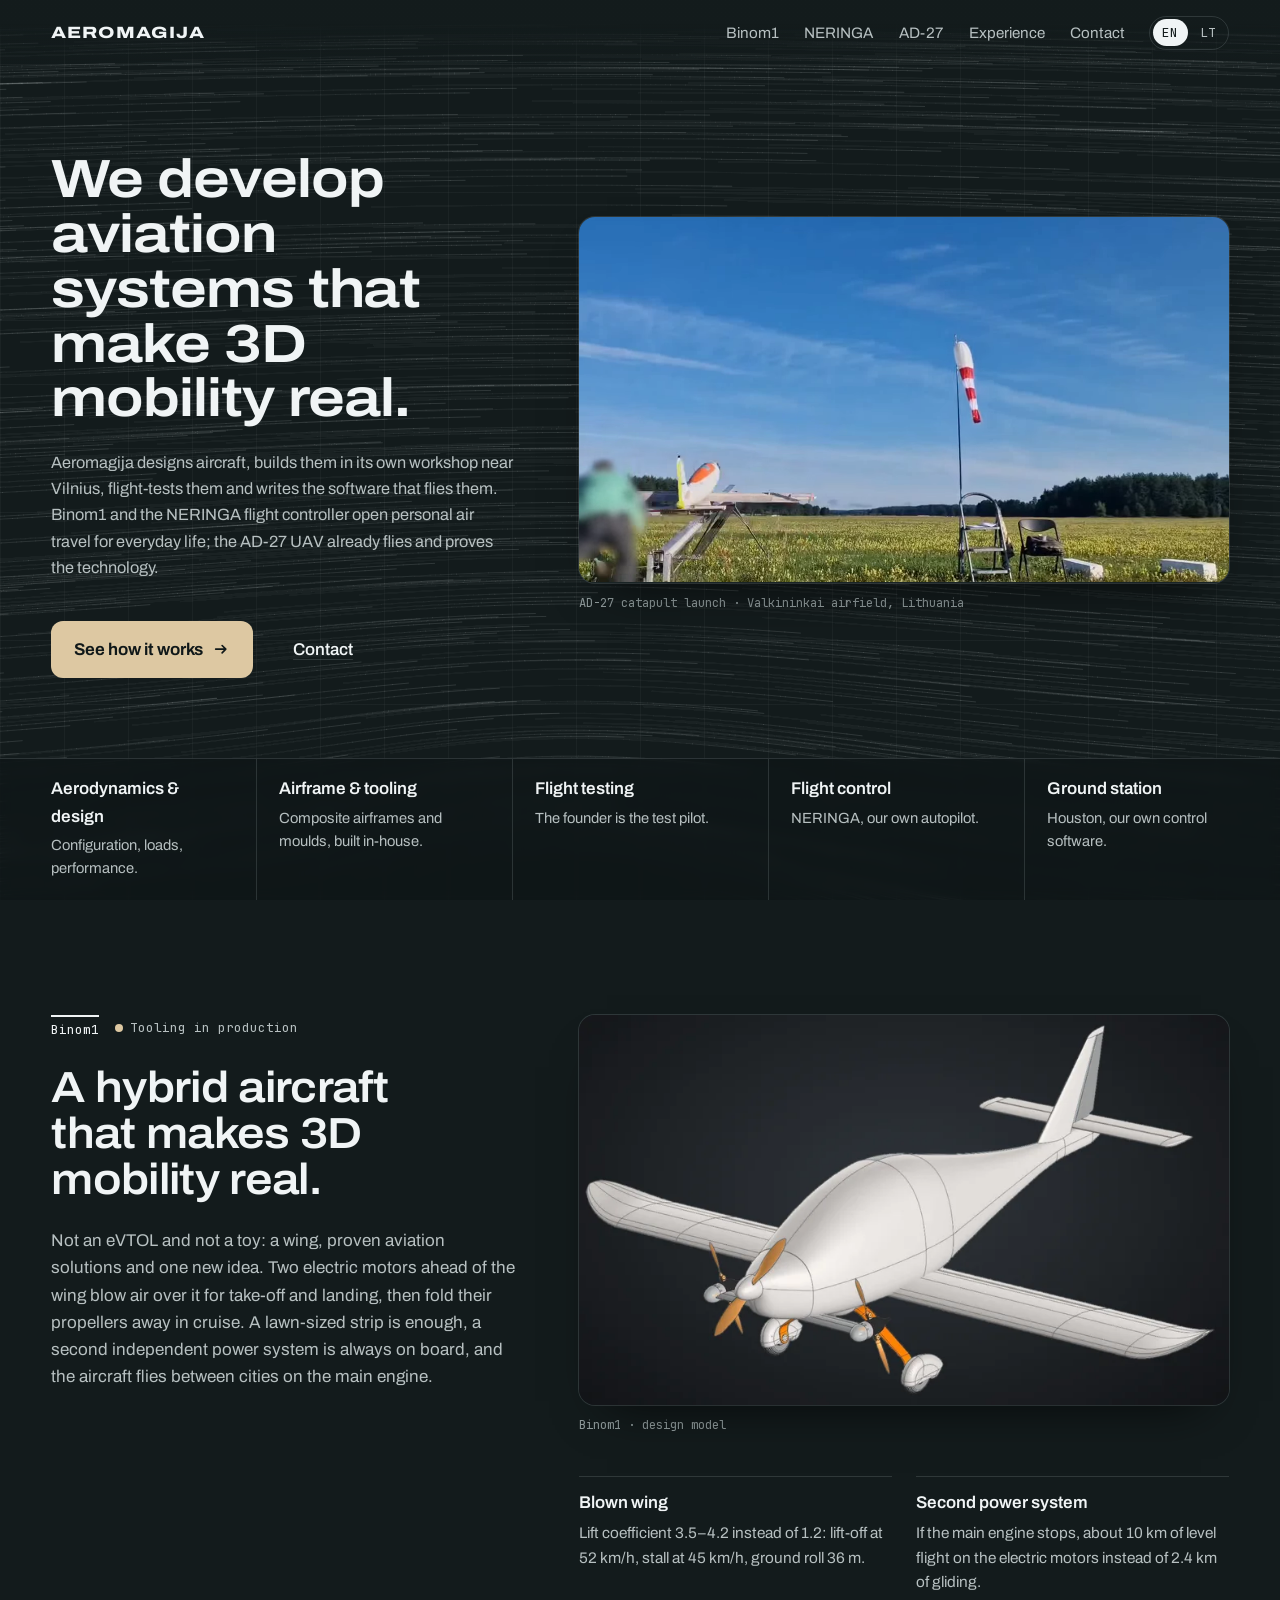
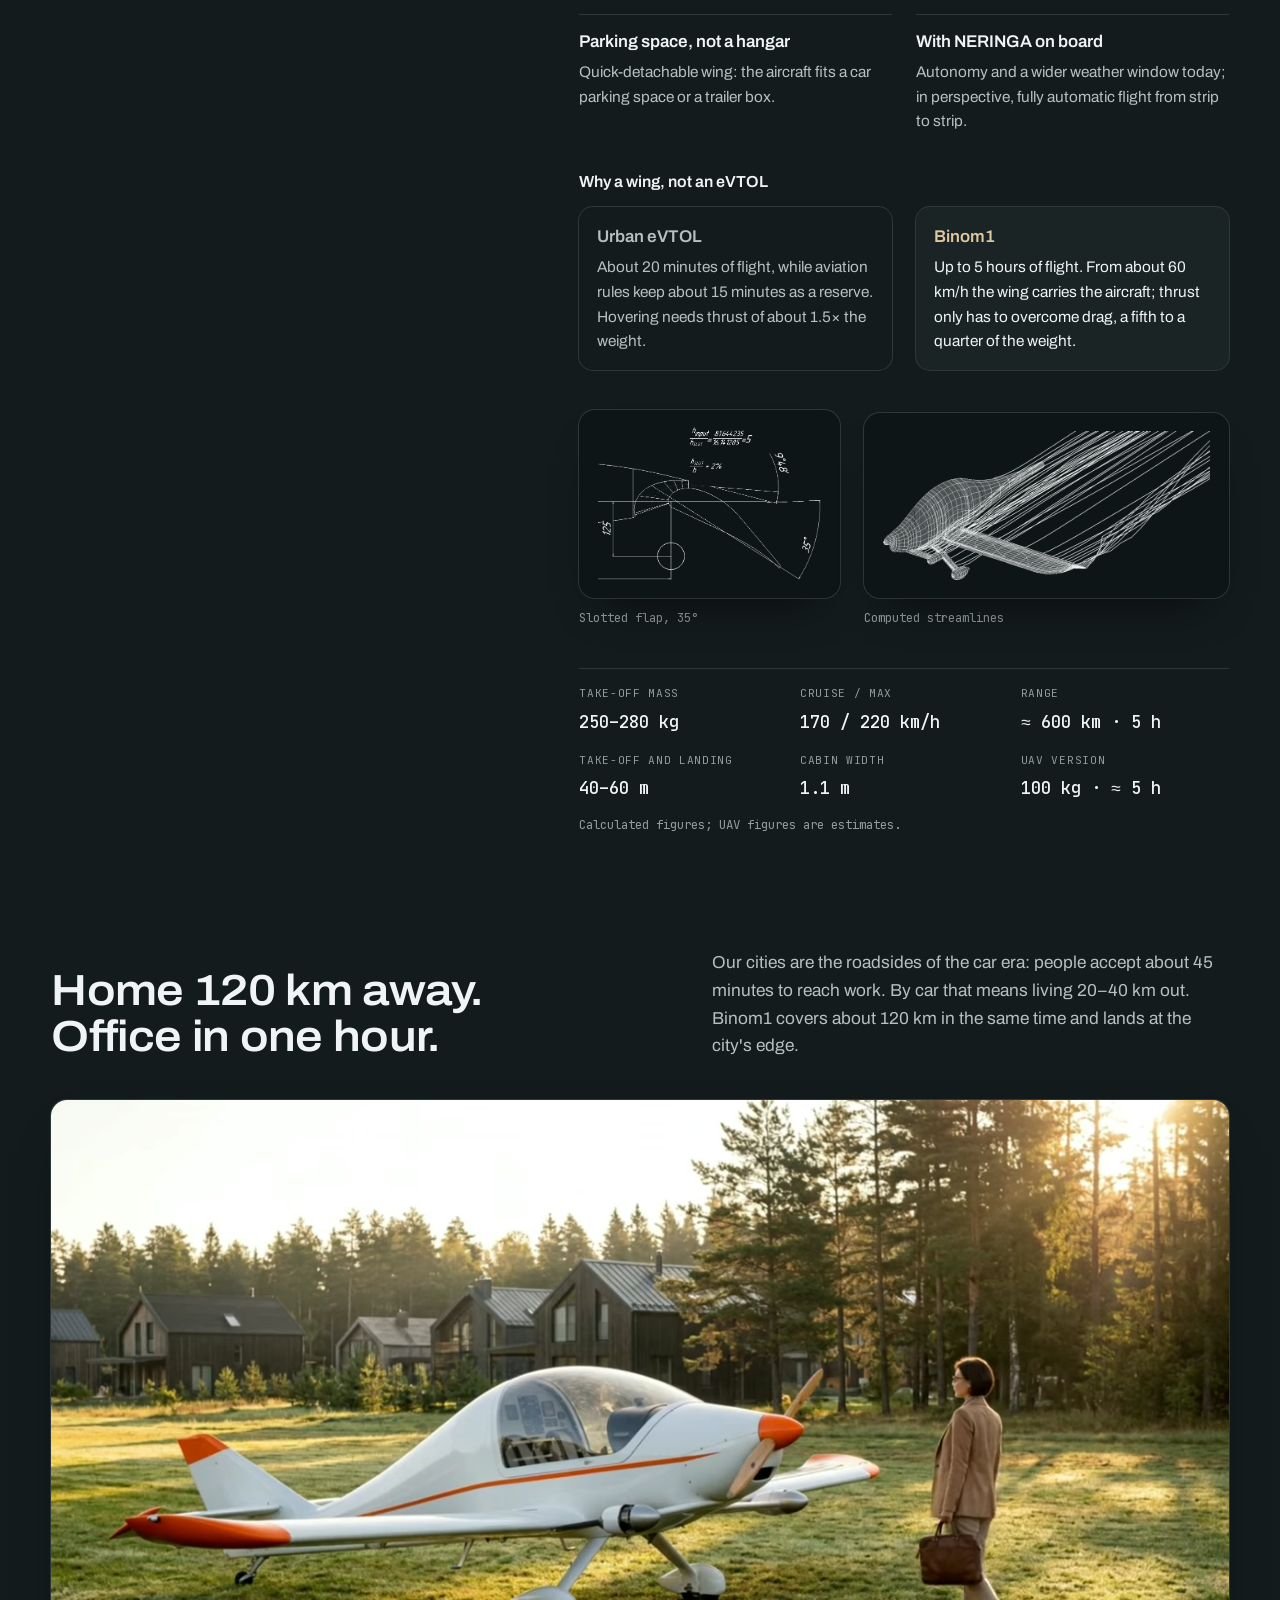
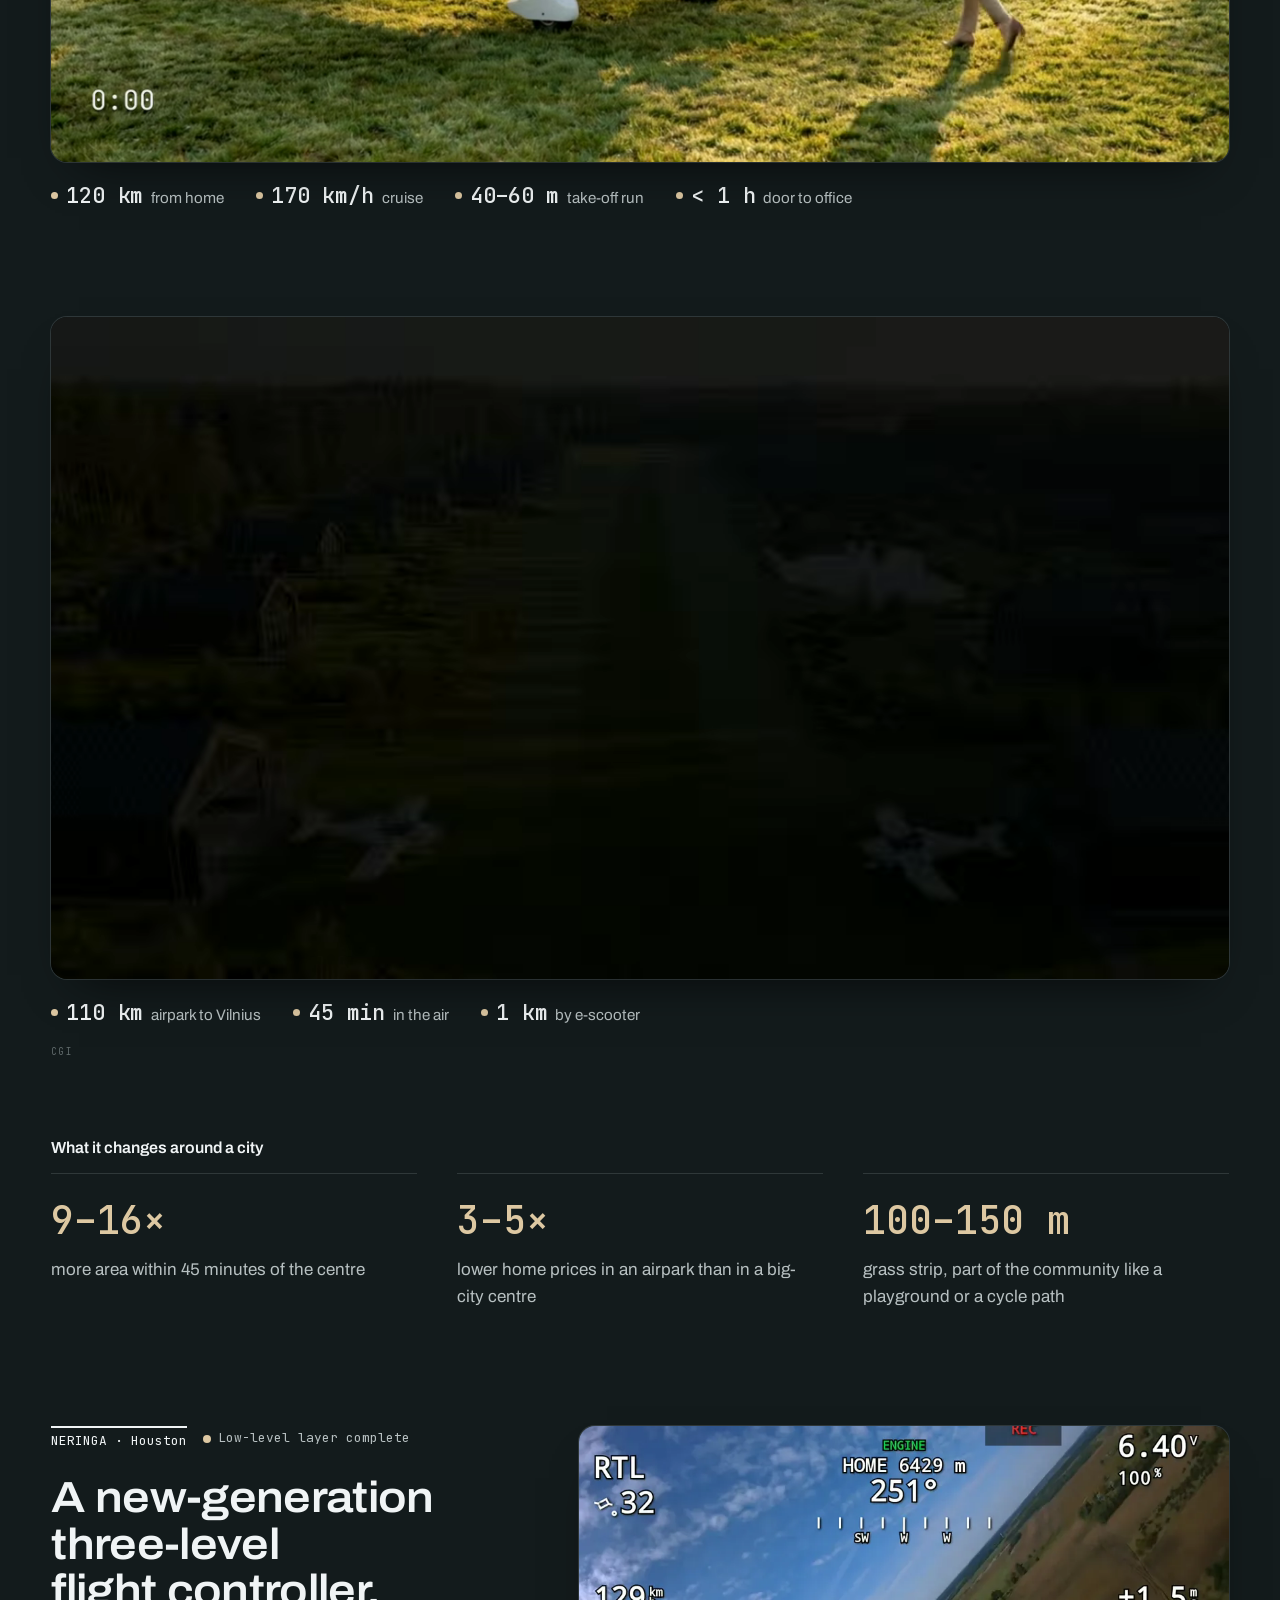
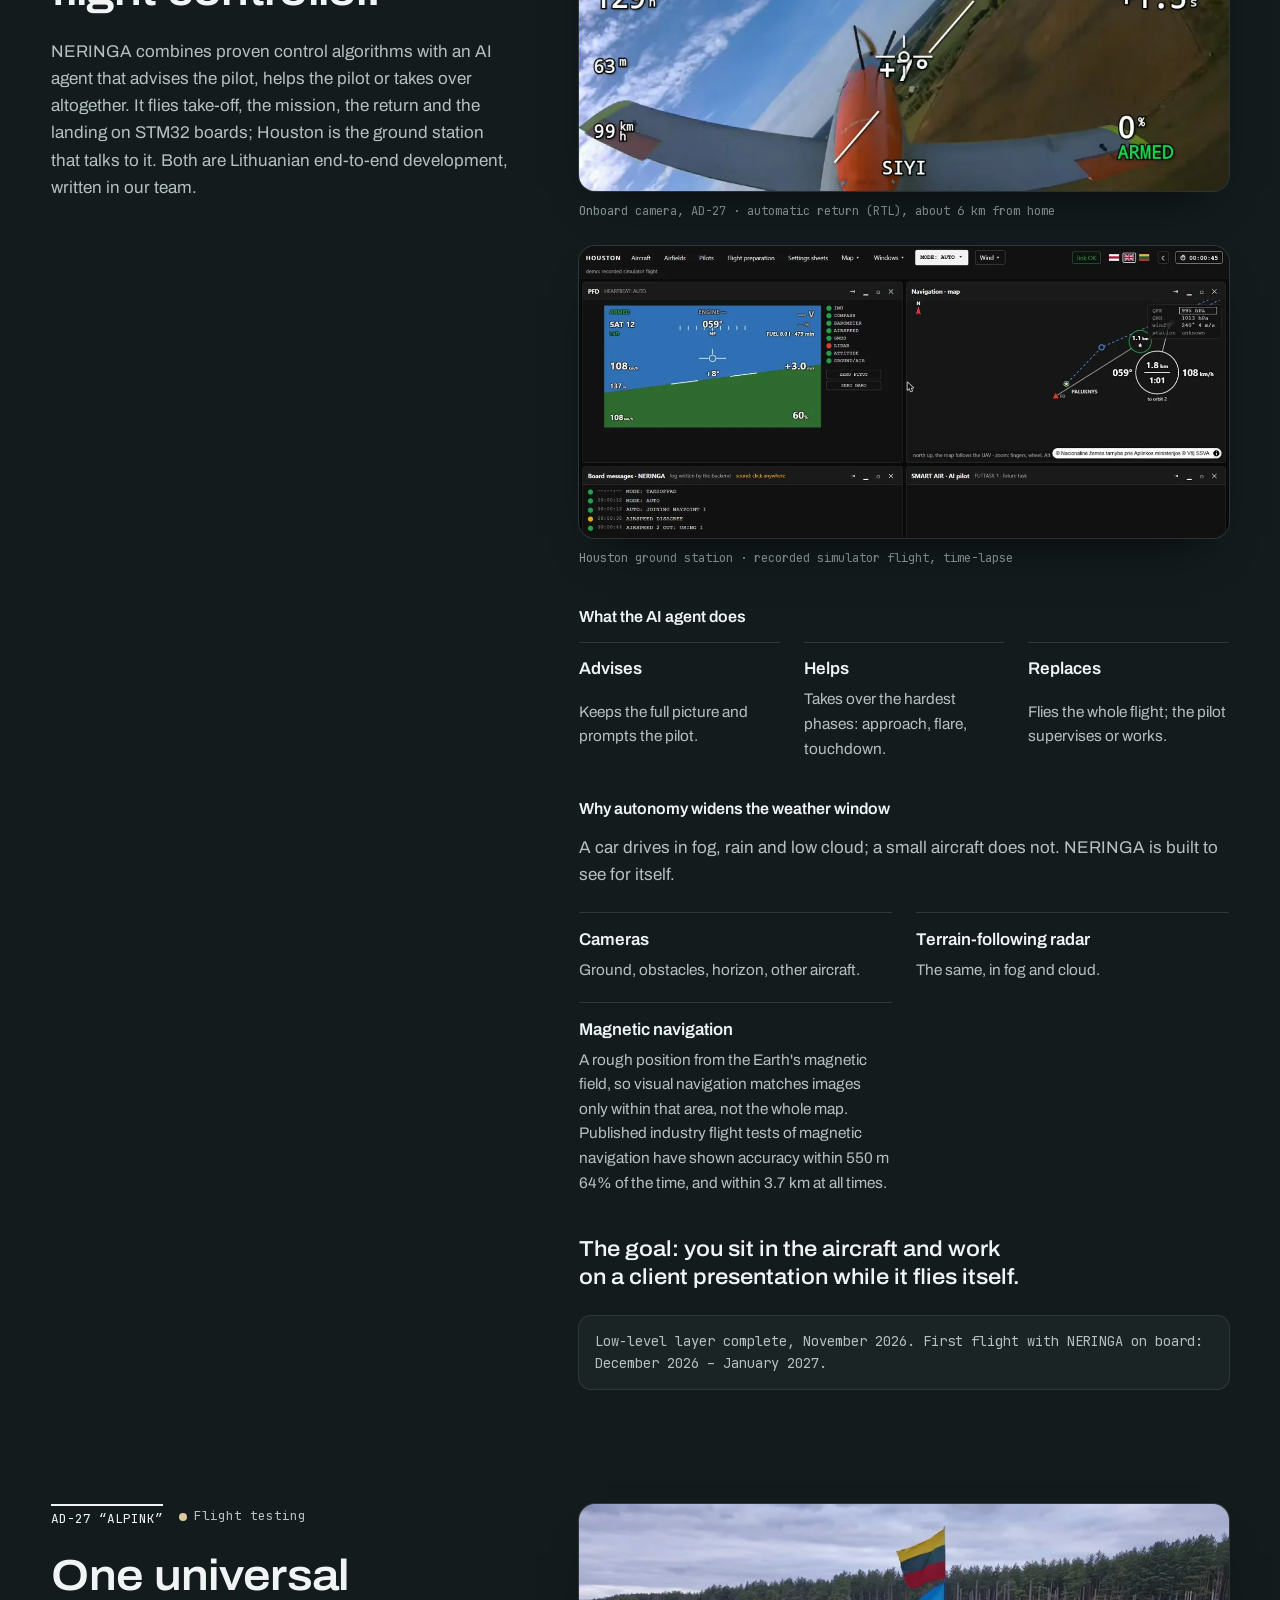
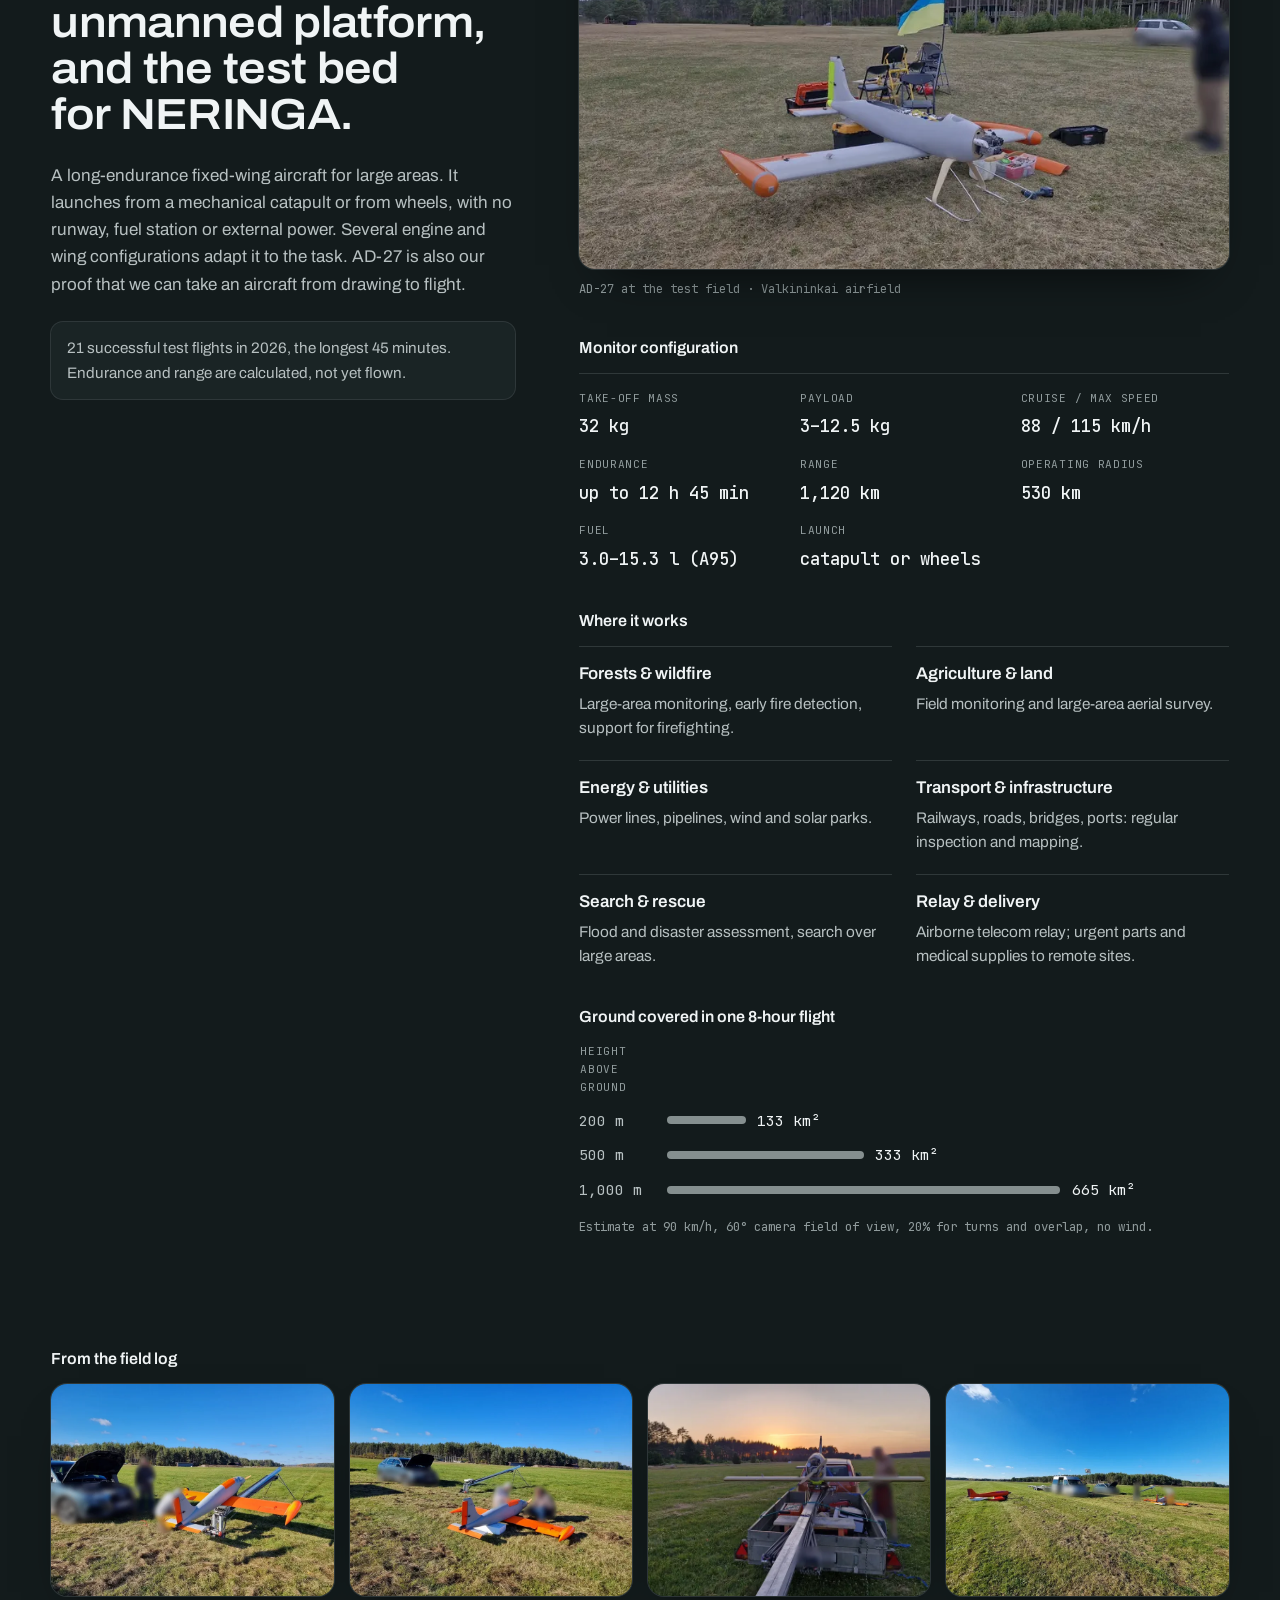
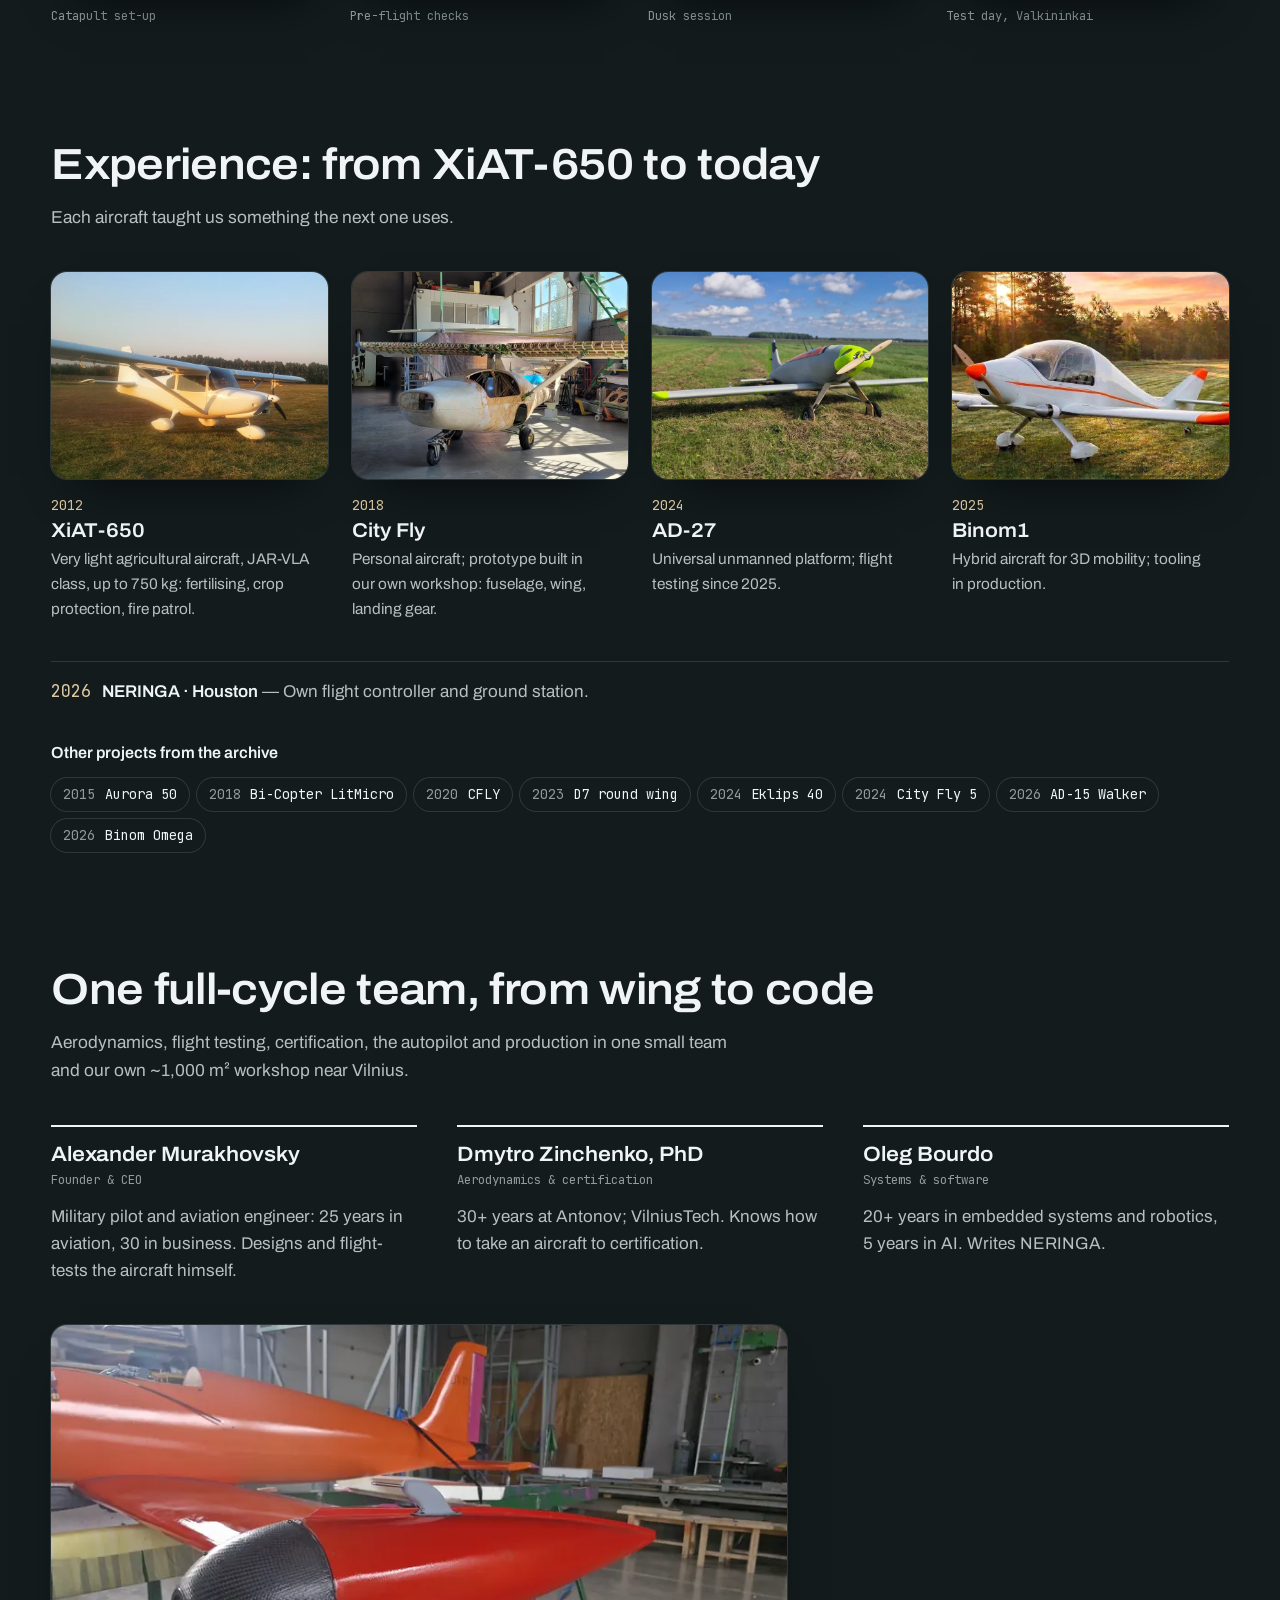
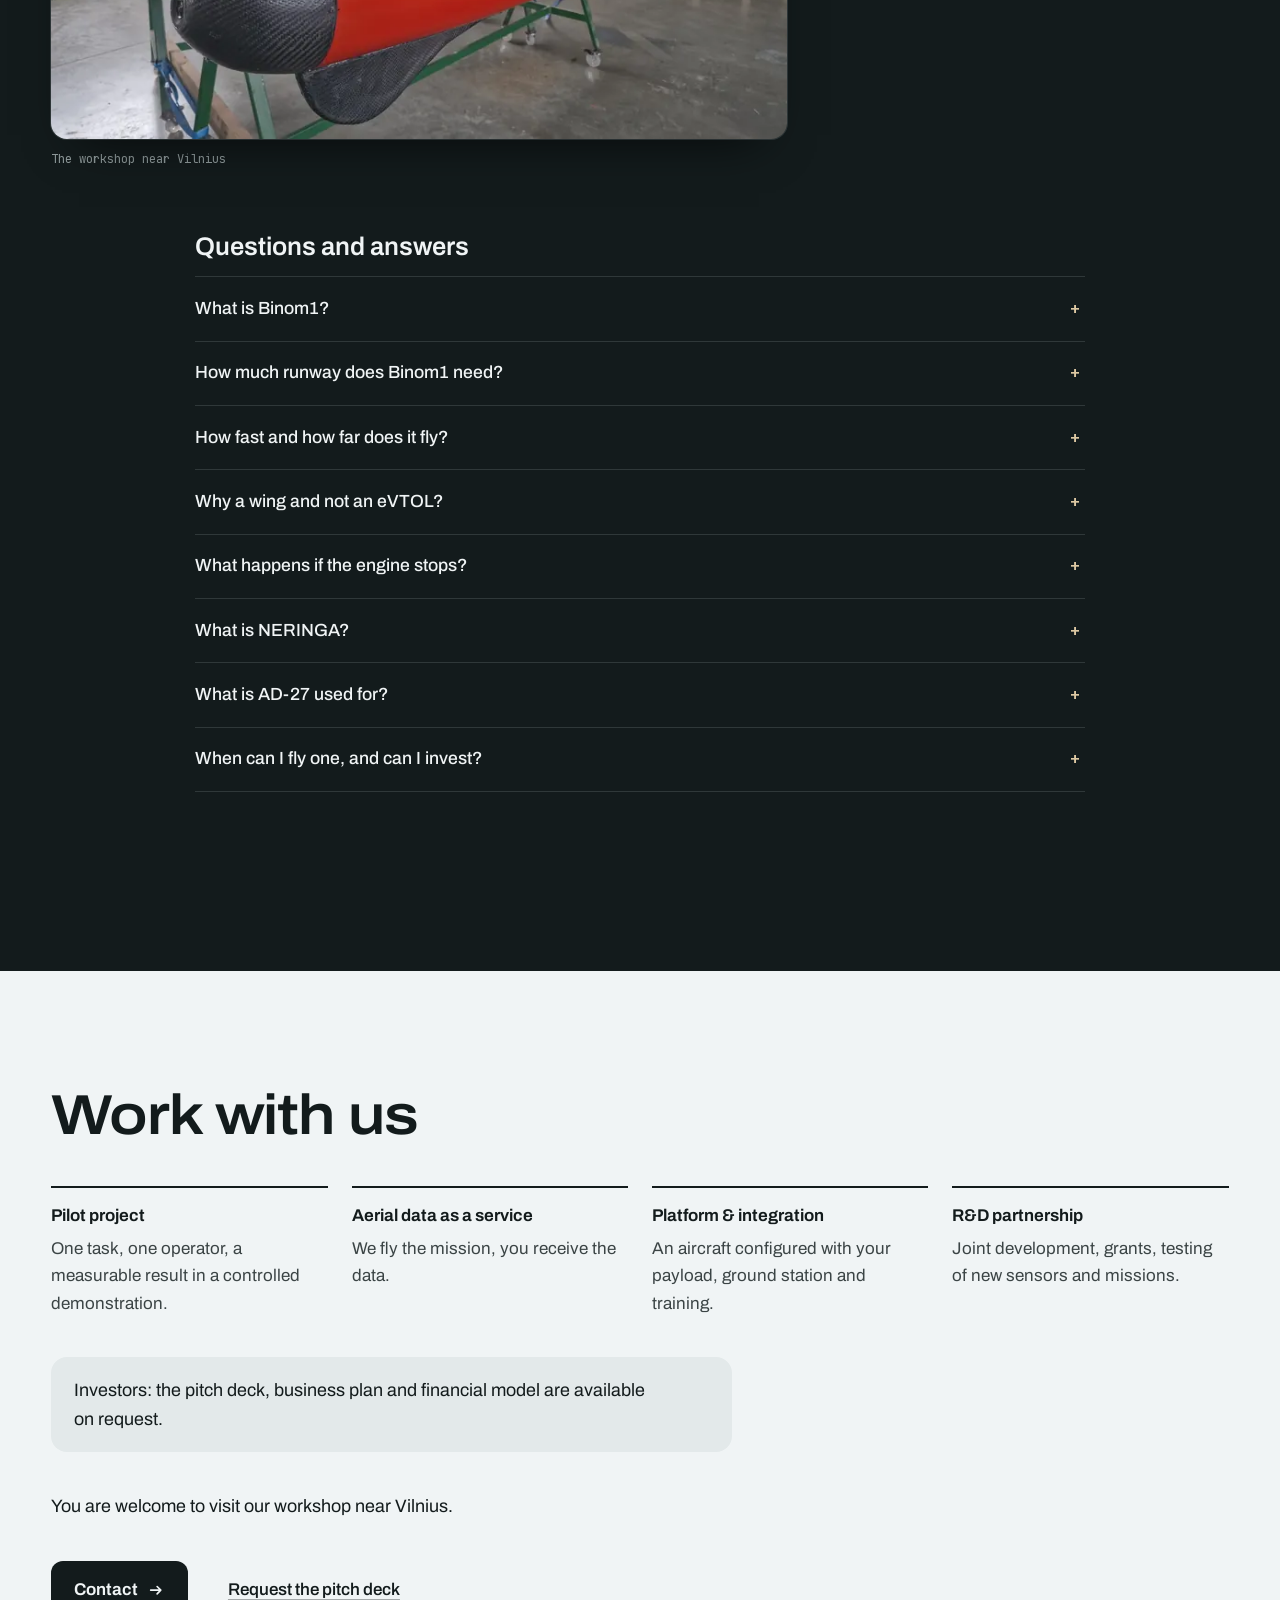
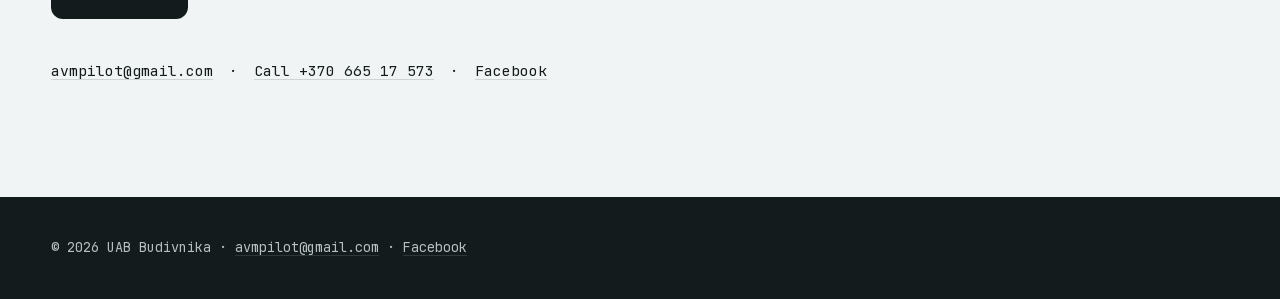
==== commit 5499c3bb: "Add visible Facebook link to contacts and footer (EN, LT) Co-Authored-By: Claude Opus 5.5 <noreply@a" ====
--- a/docs/index.html
+++ b/docs/index.html
@@ -22,7 +22,7 @@
 <meta name="twitter:card" content="summary_large_image">
 <link rel="icon" href="favicon.svg" type="image/svg+xml">
 <link rel="preload" href="assets/fonts/archivo-latin.woff2" as="font" type="font/woff2" crossorigin>
-<link rel="stylesheet" href="assets/site.css?v=202611221241">
+<link rel="stylesheet" href="assets/site.css?v=202611221321">
 <script type="application/ld+json">{"@context": "https://schema.org", "@graph": [{"@id": "https://aeromagija.com/#org", "@type": "Organization", "address": {"@type": "PostalAddress", "addressCountry": "LT", "addressLocality": "Vilnius region"}, "alternateName": "Aeromagija", "brand": {"@type": "Brand", "name": "Aeromagija"}, "description": "Aeromagija (UAB Budivnika) develops aviation systems and technology in Lithuania: the AD-27 universal unmanned platform, the Binom1 hybrid aircraft for 3D mobility and the NERINGA flight controller.", "email": "avmpilot@gmail.com", "founder": {"@type": "Person", "name": "Alexander Murakhovsky"}, "identifier": "303584855", "knowsAbout": ["light aircraft", "hybrid aircraft", "STOL", "personal air mobility", "unmanned aerial vehicles", "flight control software", "autopilot", "GPS-denied navigation"], "logo": "https://aeromagija.com/favicon.svg", "name": "UAB Budivnika", "sameAs": ["https://www.facebook.com/profile.php?id=61565368421510"], "telephone": "+37066517573", "url": "https://aeromagija.com/"}, {"@type": "Product", "brand": {"@id": "https://aeromagija.com/#org"}, "category": "Hybrid light aircraft", "description": "A single-seat hybrid light aircraft from Lithuania for everyday personal air travel. A petrol engine drives the nose propeller; two electric motors on a short front wing blow air over the main wing for take-off and landing, then fold their propellers away in cruise.", "image": "https://aeromagija.com/assets/img/exp-binom-1200.webp", "manufacturer": {"@id": "https://aeromagija.com/#org"}, "name": "Binom1"}, {"@type": "Product", "brand": {"@id": "https://aeromagija.com/#org"}, "category": "Unmanned aerial vehicle", "description": "Long-endurance monitoring of forests and wildfire, agriculture, power lines, railways and search and rescue. It launches from a catapult or from wheels; 21 test flights in 2026.", "image": "https://aeromagija.com/assets/img/exp-ad27-1200.webp", "manufacturer": {"@id": "https://aeromagija.com/#org"}, "name": "AD-27"}, {"@type": "SoftwareApplication", "applicationCategory": "Flight control software", "creator": {"@id": "https://aeromagija.com/#org"}, "description": "Our own three-level flight controller: control algorithms plus an AI agent that advises the pilot, helps in the hardest phases or flies the whole flight. It is tested on the AD-27 UAV; Houston is its ground station.", "name": "NERINGA"}, {"@type": "FAQPage", "mainEntity": [{"@type": "Question", "acceptedAnswer": {"@type": "Answer", "text": "A single-seat hybrid light aircraft from Lithuania for everyday personal air travel. A petrol engine drives the nose propeller; two electric motors on a short front wing blow air over the main wing for take-off and landing, then fold their propellers away in cruise."}, "name": "What is Binom1?"}, {"@type": "Question", "acceptedAnswer": {"@type": "Answer", "text": "About 40\u201360 m for take-off and landing: a mown grass strip of 100\u2013150 m, the size of a village lawn, is enough. Stall speed is 45 km/h."}, "name": "How much runway does Binom1 need?"}, {"@type": "Question", "acceptedAnswer": {"@type": "Answer", "text": "Cruise 170 km/h, maximum 220 km/h, range about 600 km or 5 hours (calculated). From an airpark 110 km out, Vilnius is about 45 minutes away."}, "name": "How fast and how far does it fly?"}, {"@type": "Question", "acceptedAnswer": {"@type": "Answer", "text": "An urban eVTOL flies about 20 minutes, and aviation rules keep about 15 minutes in reserve. Binom1 flies up to 5 hours because the wing carries it; thrust only has to overcome drag."}, "name": "Why a wing and not an eVTOL?"}, {"@type": "Question", "acceptedAnswer": {"@type": "Answer", "text": "The electric motors are a second, independent power system: about 10 km of level flight instead of 2.4 km of gliding."}, "name": "What happens if the engine stops?"}, {"@type": "Question", "acceptedAnswer": {"@type": "Answer", "text": "Our own three-level flight controller: control algorithms plus an AI agent that advises the pilot, helps in the hardest phases or flies the whole flight. It is tested on the AD-27 UAV; Houston is its ground station."}, "name": "What is NERINGA?"}, {"@type": "Question", "acceptedAnswer": {"@type": "Answer", "text": "Long-endurance monitoring of forests and wildfire, agriculture, power lines, railways and search and rescue. It launches from a catapult or from wheels; 21 test flights in 2026."}, "name": "What is AD-27 used for?"}, {"@type": "Question", "acceptedAnswer": {"@type": "Answer", "text": "Binom1 tooling is in production and the prototype is the next step. For partnerships, pilot projects or the investor deck, write to avmpilot@gmail.com."}, "name": "When can I fly one, and can I invest?"}]}]}</script>
 </head>
 <body>
@@ -331,17 +331,17 @@
       <a class="btn btn--dark" href="mailto:avmpilot@gmail.com?subject=Aeromagija%20%E2%80%94%20enquiry">Contact<svg aria-hidden="true" viewBox="0 0 20 20"><path d="M4 10h11m-4-4 4 4-4 4"/></svg></a>
       <a class="link" href="mailto:avmpilot@gmail.com?subject=Aeromagija%20%E2%80%94%20request%20for%20the%20investor%20deck">Request the pitch deck</a>
     </div>
-    <p class="contact"><a href="mailto:avmpilot@gmail.com">avmpilot@gmail.com</a><span aria-hidden="true">·</span><a href="tel:+37066517573">Call +370 665 17 573</a></p>
+    <p class="contact"><a href="mailto:avmpilot@gmail.com">avmpilot@gmail.com</a><span aria-hidden="true">·</span><a href="tel:+37066517573">Call +370 665 17 573</a><span aria-hidden="true">·</span><a href="https://www.facebook.com/profile.php?id=61565368421510" target="_blank" rel="noopener">Facebook</a></p>
   </div>
 </section>
 
 </main>
 
 <footer class="foot">
-  <p>© 2026 UAB Budivnika · <a href="mailto:avmpilot@gmail.com">avmpilot@gmail.com</a></p>
+  <p>© 2026 UAB Budivnika · <a href="mailto:avmpilot@gmail.com">avmpilot@gmail.com</a> · <a href="https://www.facebook.com/profile.php?id=61565368421510" target="_blank" rel="noopener">Facebook</a></p>
 </footer>
 
-<script src="assets/tunnel.js?v=202611221241" defer></script>
-<script src="assets/film.js?v=202611221241" defer></script>
+<script src="assets/tunnel.js?v=202611221321" defer></script>
+<script src="assets/film.js?v=202611221321" defer></script>
 </body>
 </html>
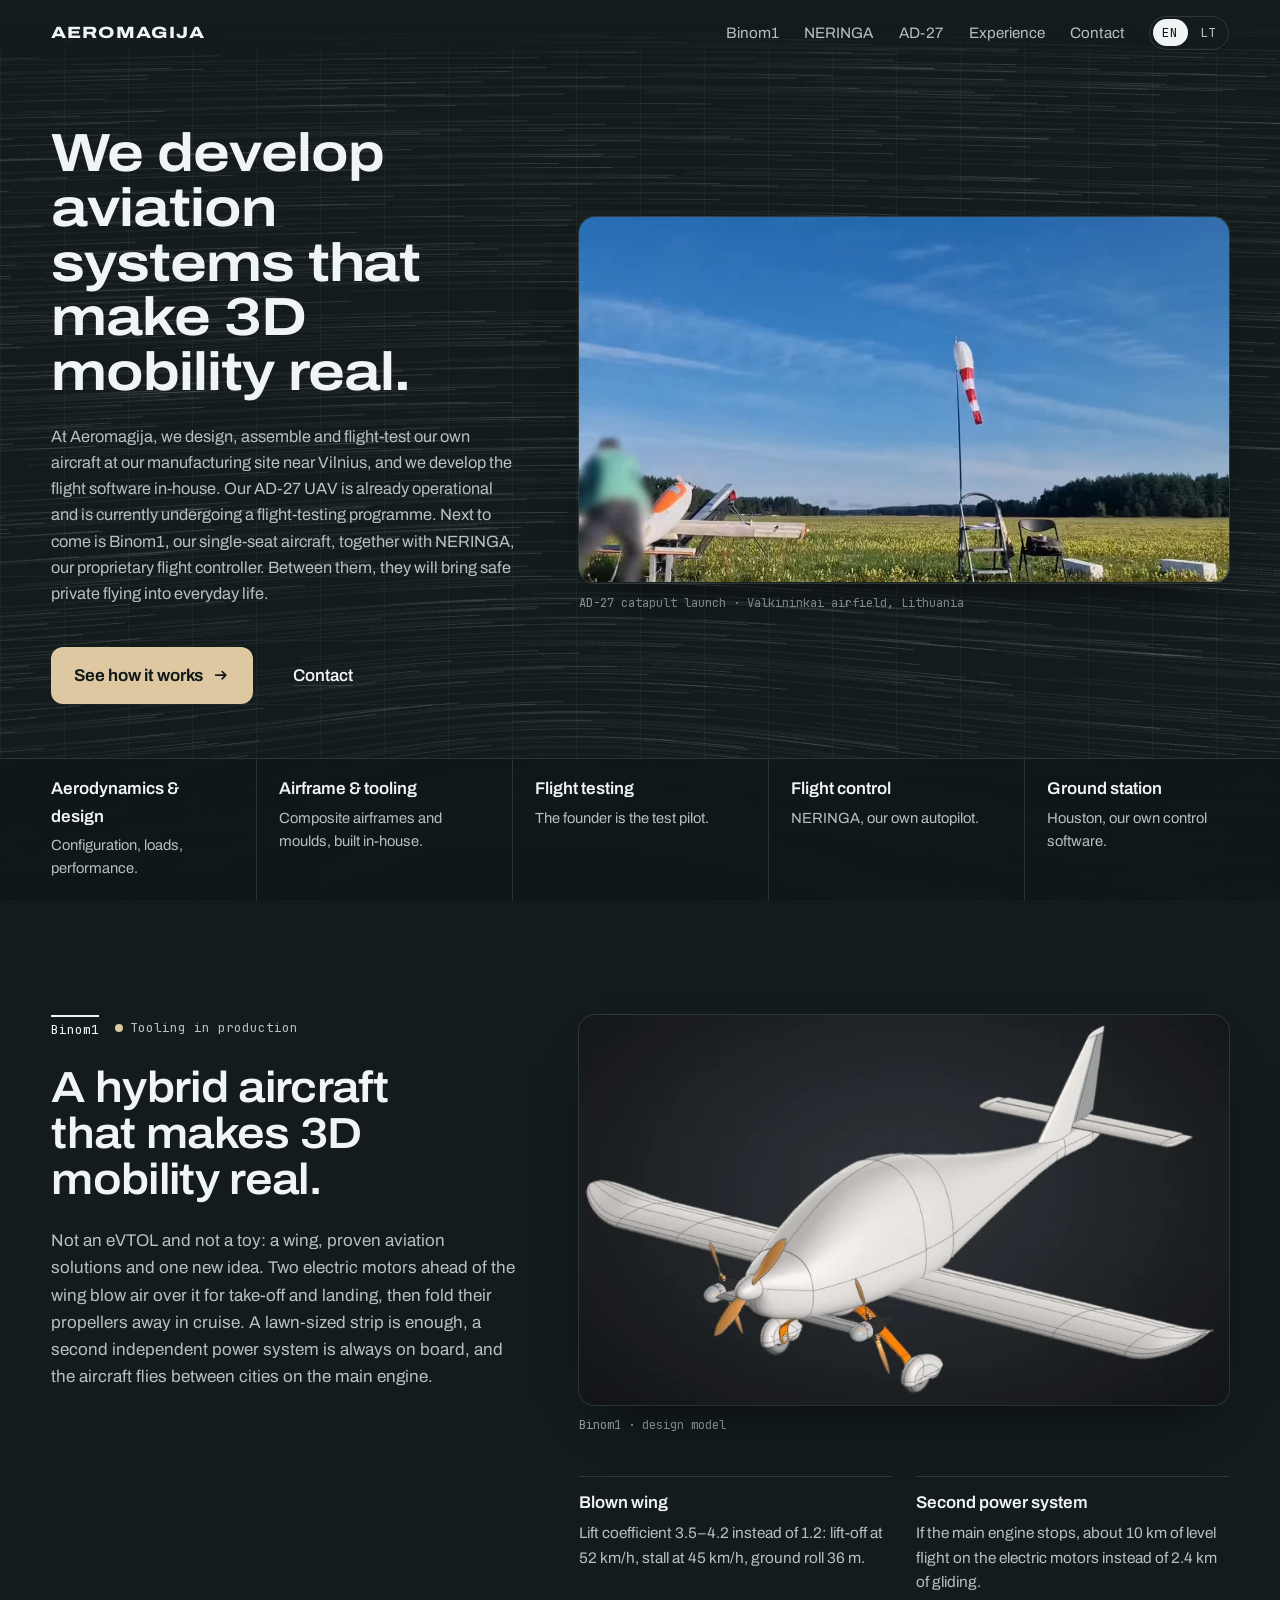
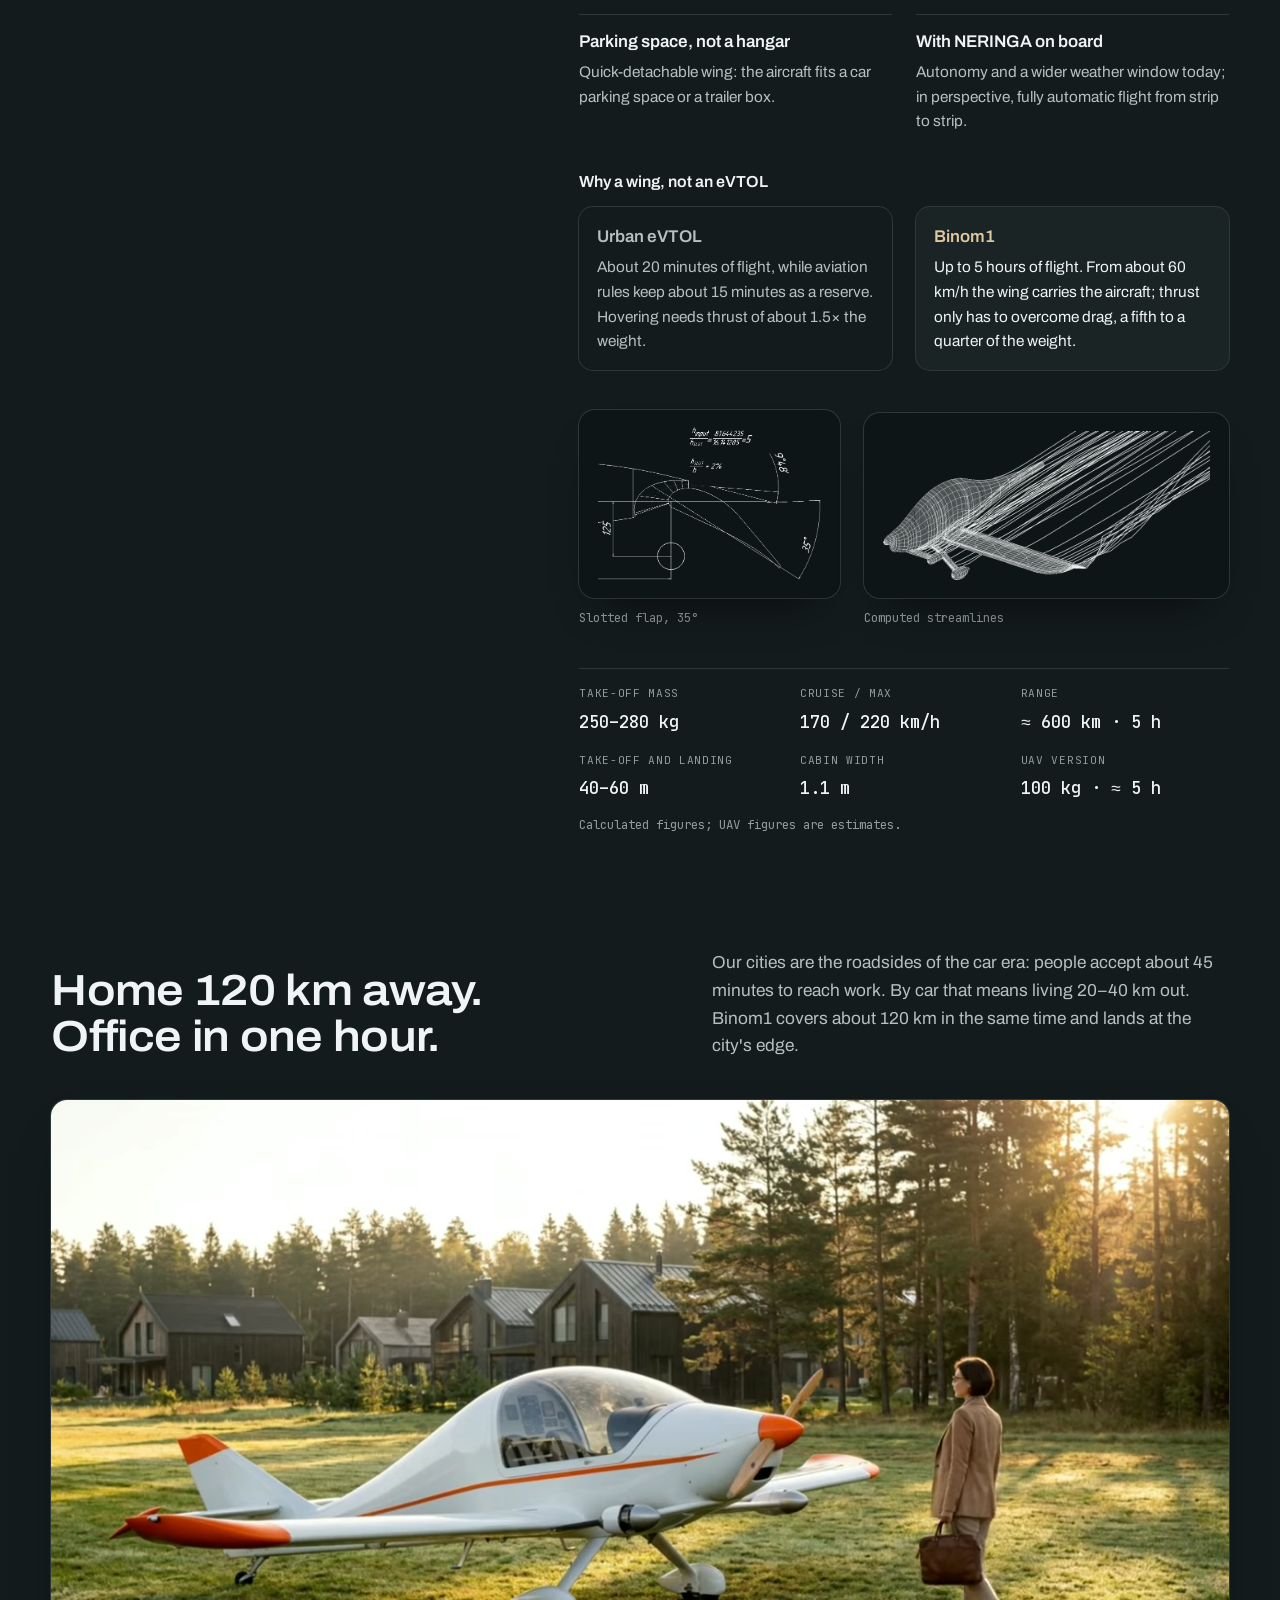
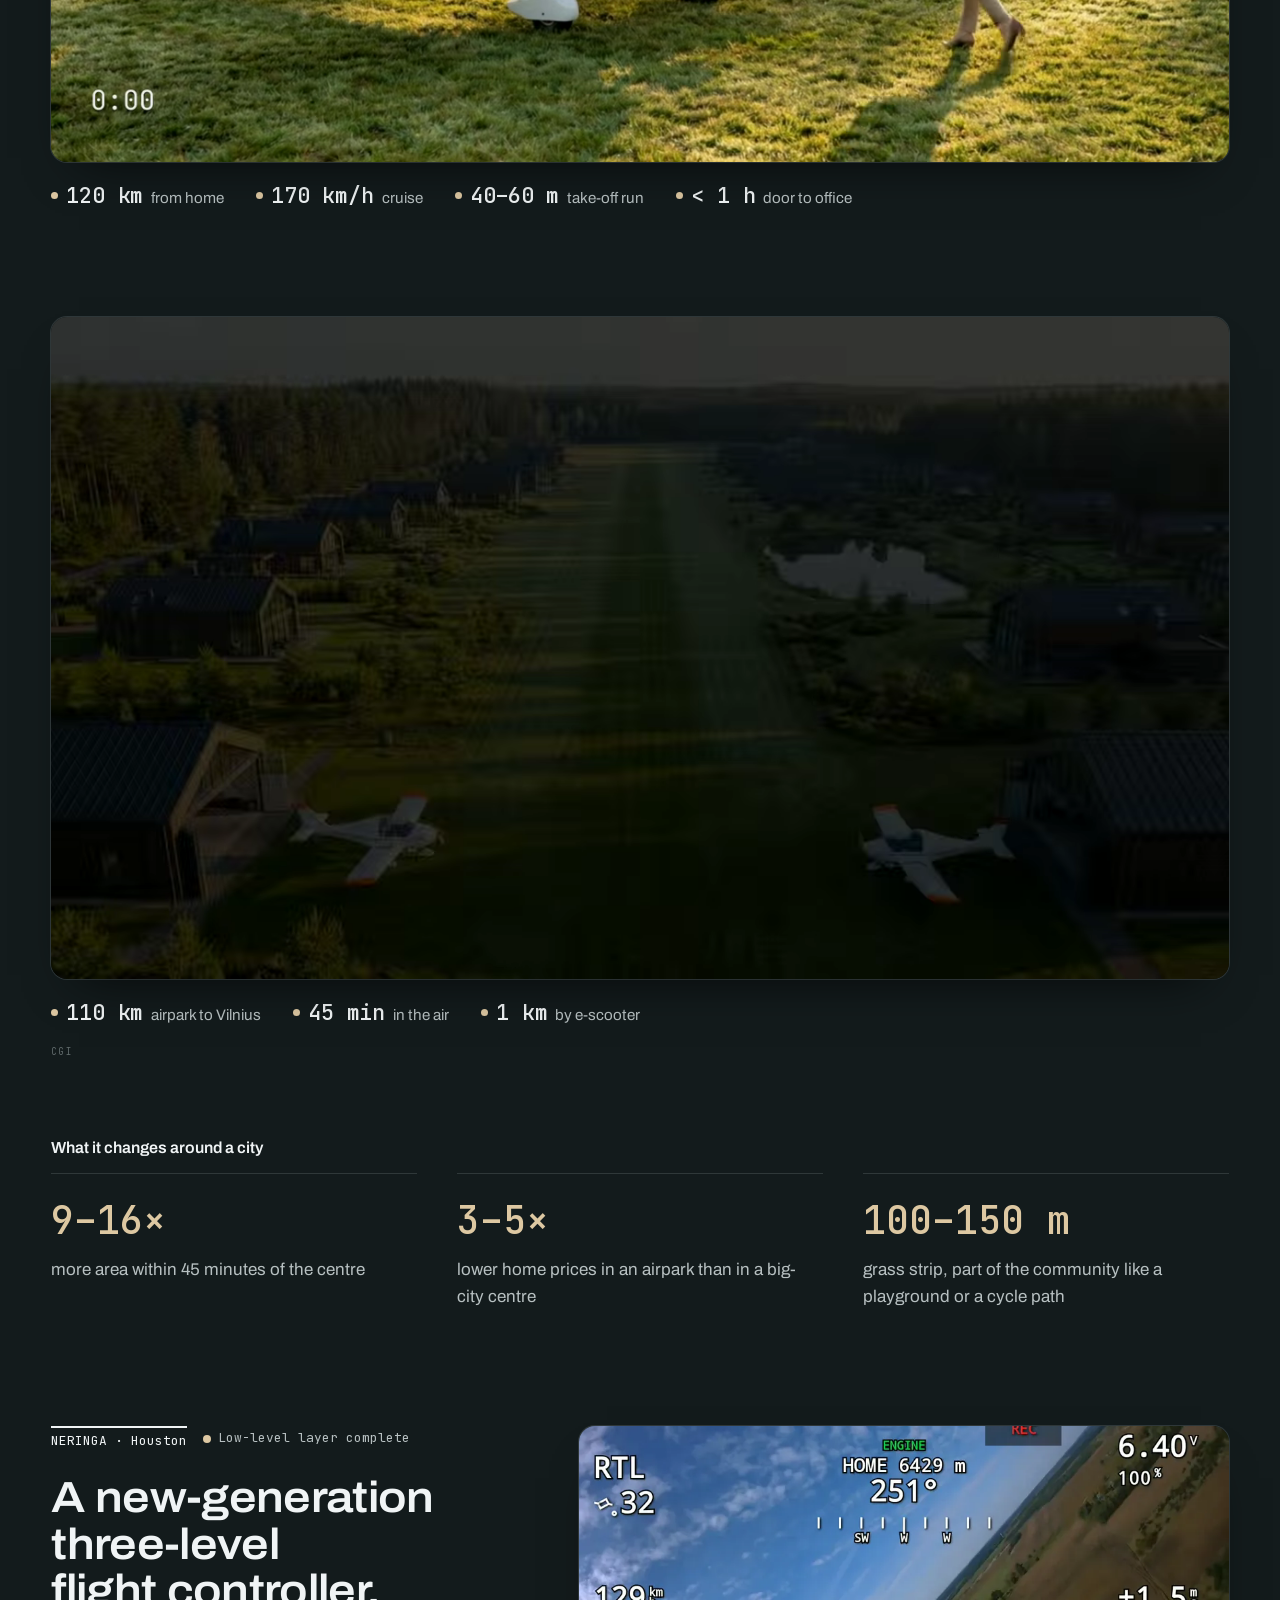
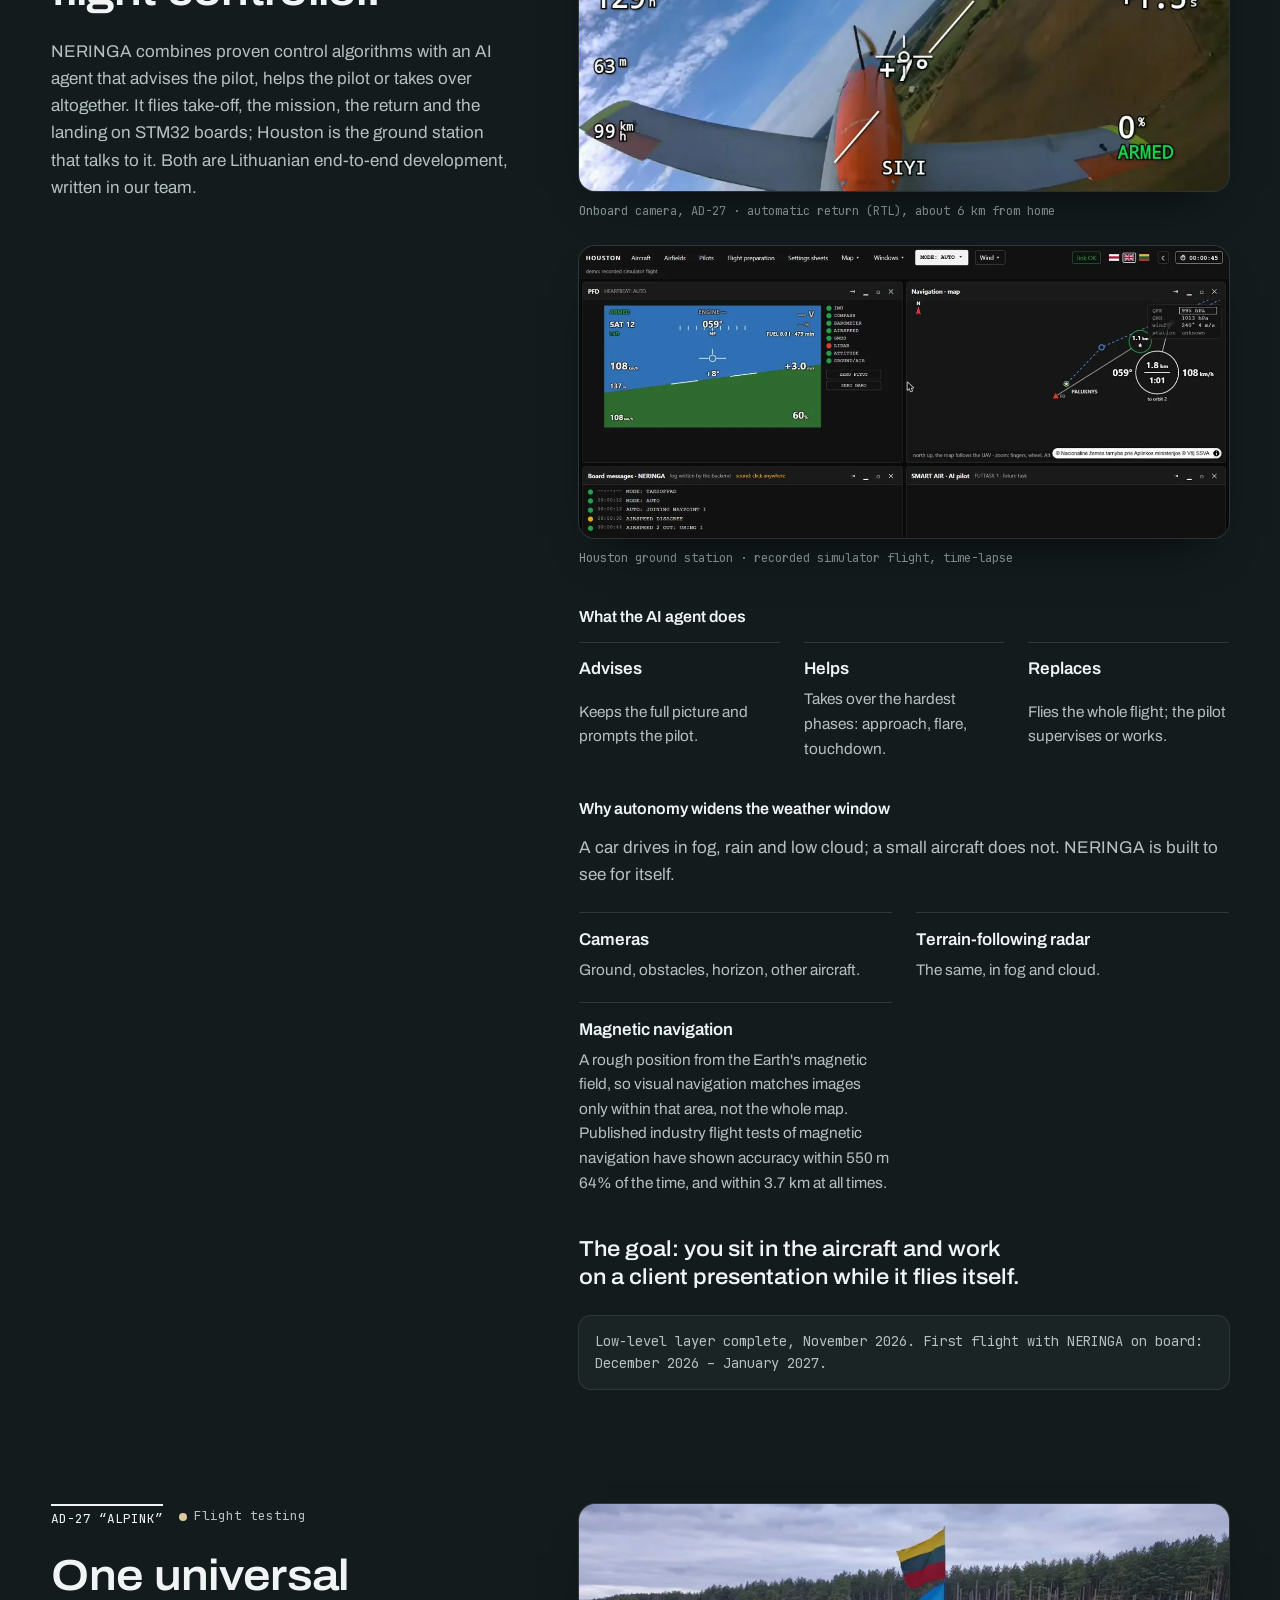
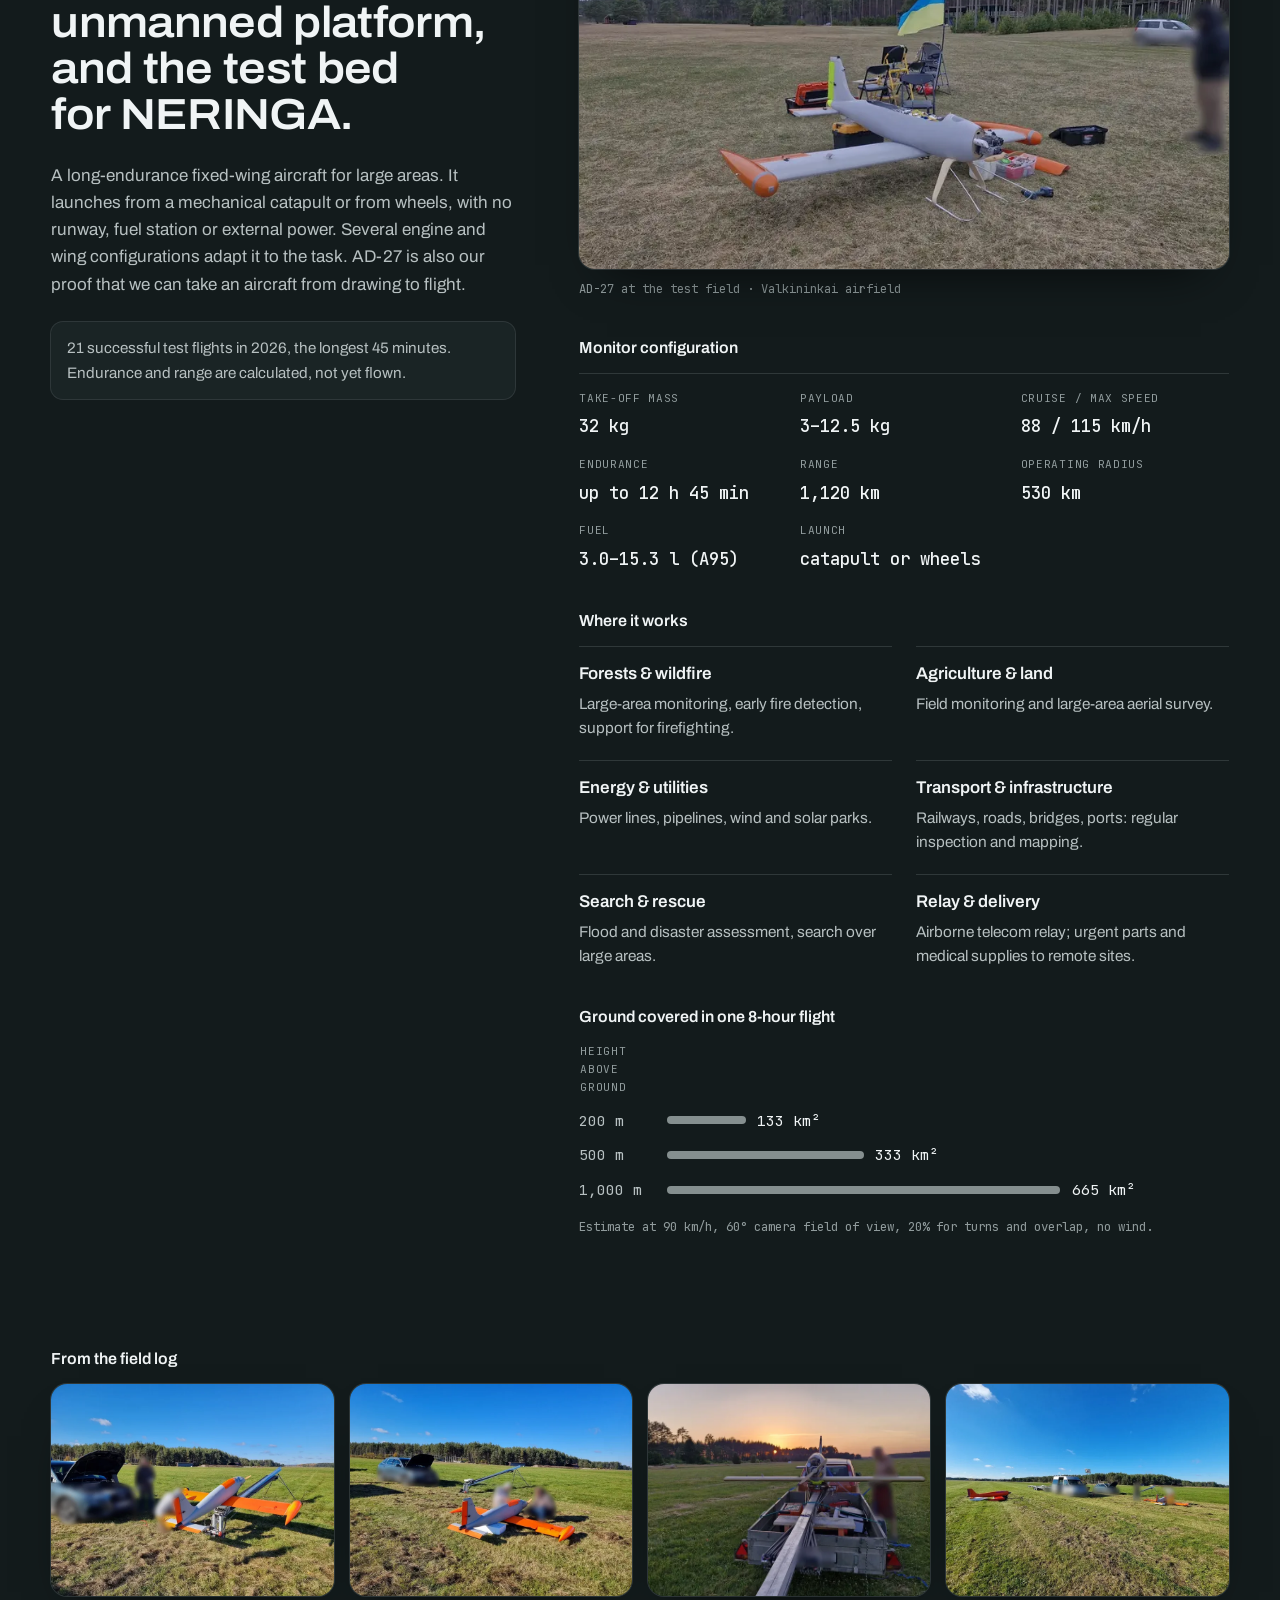
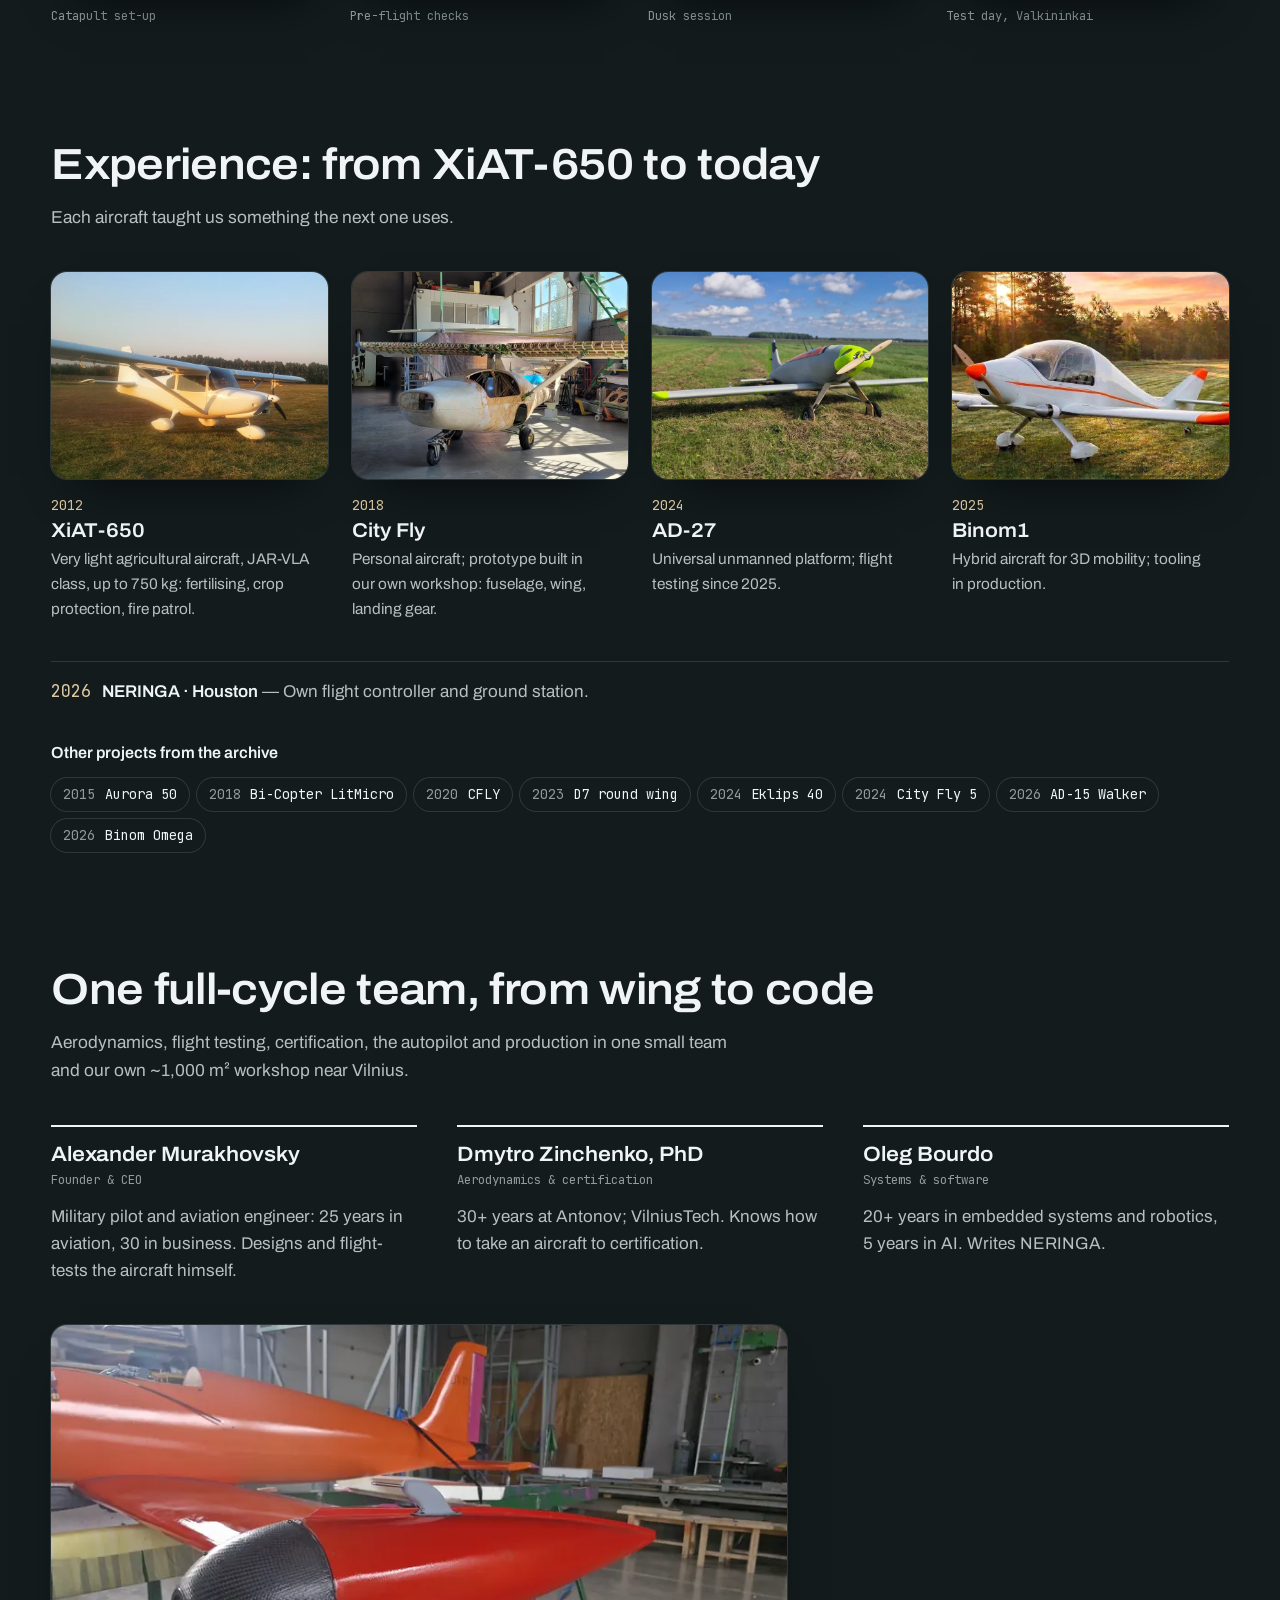
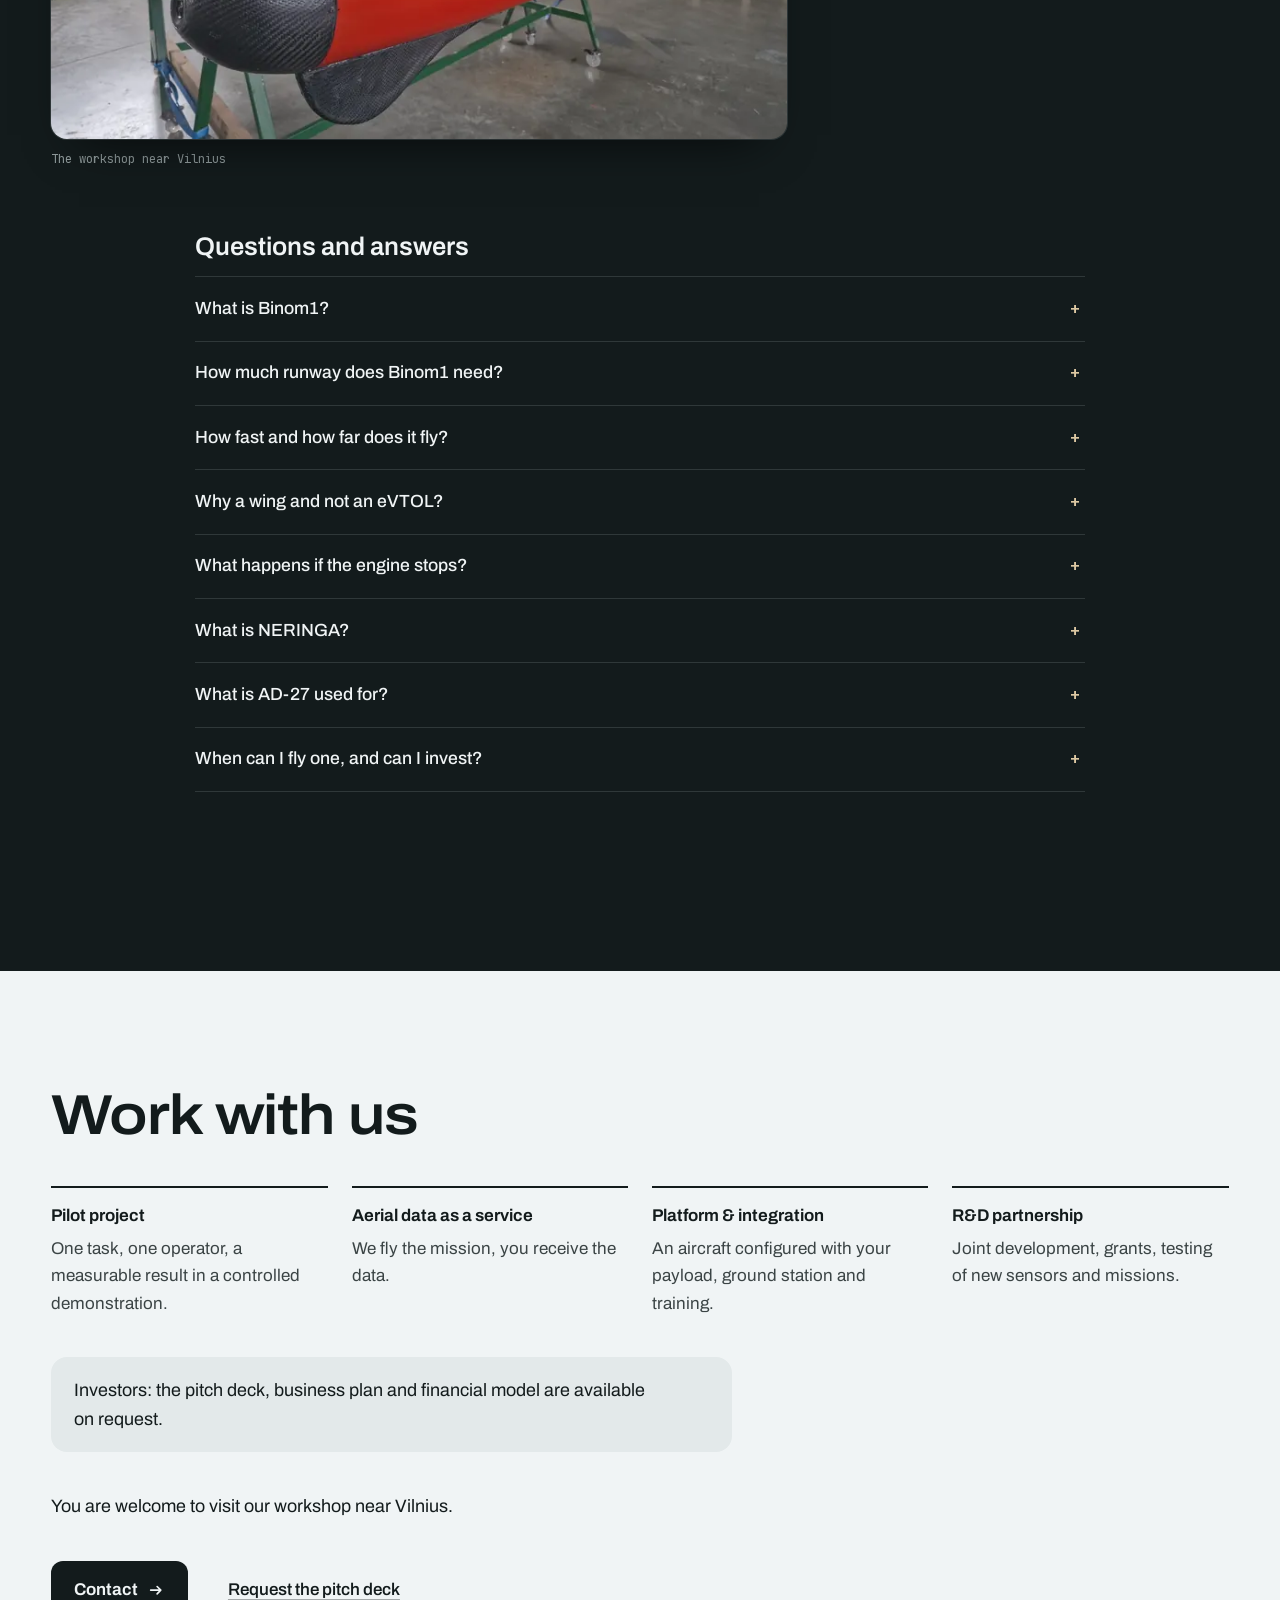
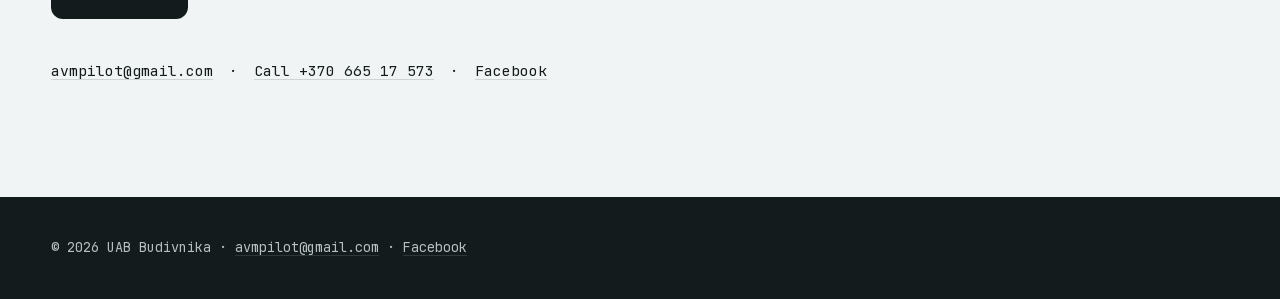
==== commit f5288eac: "Hero paragraph: native-speaker edit (EN) and matching LT Co-Authored-By: Claude Opus 5.5 <noreply@an" ====
--- a/docs/index.html
+++ b/docs/index.html
@@ -22,7 +22,7 @@
 <meta name="twitter:card" content="summary_large_image">
 <link rel="icon" href="favicon.svg" type="image/svg+xml">
 <link rel="preload" href="assets/fonts/archivo-latin.woff2" as="font" type="font/woff2" crossorigin>
-<link rel="stylesheet" href="assets/site.css?v=202611221321">
+<link rel="stylesheet" href="assets/site.css?v=202611222029">
 <script type="application/ld+json">{"@context": "https://schema.org", "@graph": [{"@id": "https://aeromagija.com/#org", "@type": "Organization", "address": {"@type": "PostalAddress", "addressCountry": "LT", "addressLocality": "Vilnius region"}, "alternateName": "Aeromagija", "brand": {"@type": "Brand", "name": "Aeromagija"}, "description": "Aeromagija (UAB Budivnika) develops aviation systems and technology in Lithuania: the AD-27 universal unmanned platform, the Binom1 hybrid aircraft for 3D mobility and the NERINGA flight controller.", "email": "avmpilot@gmail.com", "founder": {"@type": "Person", "name": "Alexander Murakhovsky"}, "identifier": "303584855", "knowsAbout": ["light aircraft", "hybrid aircraft", "STOL", "personal air mobility", "unmanned aerial vehicles", "flight control software", "autopilot", "GPS-denied navigation"], "logo": "https://aeromagija.com/favicon.svg", "name": "UAB Budivnika", "sameAs": ["https://www.facebook.com/profile.php?id=61565368421510"], "telephone": "+37066517573", "url": "https://aeromagija.com/"}, {"@type": "Product", "brand": {"@id": "https://aeromagija.com/#org"}, "category": "Hybrid light aircraft", "description": "A single-seat hybrid light aircraft from Lithuania for everyday personal air travel. A petrol engine drives the nose propeller; two electric motors on a short front wing blow air over the main wing for take-off and landing, then fold their propellers away in cruise.", "image": "https://aeromagija.com/assets/img/exp-binom-1200.webp", "manufacturer": {"@id": "https://aeromagija.com/#org"}, "name": "Binom1"}, {"@type": "Product", "brand": {"@id": "https://aeromagija.com/#org"}, "category": "Unmanned aerial vehicle", "description": "Long-endurance monitoring of forests and wildfire, agriculture, power lines, railways and search and rescue. It launches from a catapult or from wheels; 21 test flights in 2026.", "image": "https://aeromagija.com/assets/img/exp-ad27-1200.webp", "manufacturer": {"@id": "https://aeromagija.com/#org"}, "name": "AD-27"}, {"@type": "SoftwareApplication", "applicationCategory": "Flight control software", "creator": {"@id": "https://aeromagija.com/#org"}, "description": "Our own three-level flight controller: control algorithms plus an AI agent that advises the pilot, helps in the hardest phases or flies the whole flight. It is tested on the AD-27 UAV; Houston is its ground station.", "name": "NERINGA"}, {"@type": "FAQPage", "mainEntity": [{"@type": "Question", "acceptedAnswer": {"@type": "Answer", "text": "A single-seat hybrid light aircraft from Lithuania for everyday personal air travel. A petrol engine drives the nose propeller; two electric motors on a short front wing blow air over the main wing for take-off and landing, then fold their propellers away in cruise."}, "name": "What is Binom1?"}, {"@type": "Question", "acceptedAnswer": {"@type": "Answer", "text": "About 40\u201360 m for take-off and landing: a mown grass strip of 100\u2013150 m, the size of a village lawn, is enough. Stall speed is 45 km/h."}, "name": "How much runway does Binom1 need?"}, {"@type": "Question", "acceptedAnswer": {"@type": "Answer", "text": "Cruise 170 km/h, maximum 220 km/h, range about 600 km or 5 hours (calculated). From an airpark 110 km out, Vilnius is about 45 minutes away."}, "name": "How fast and how far does it fly?"}, {"@type": "Question", "acceptedAnswer": {"@type": "Answer", "text": "An urban eVTOL flies about 20 minutes, and aviation rules keep about 15 minutes in reserve. Binom1 flies up to 5 hours because the wing carries it; thrust only has to overcome drag."}, "name": "Why a wing and not an eVTOL?"}, {"@type": "Question", "acceptedAnswer": {"@type": "Answer", "text": "The electric motors are a second, independent power system: about 10 km of level flight instead of 2.4 km of gliding."}, "name": "What happens if the engine stops?"}, {"@type": "Question", "acceptedAnswer": {"@type": "Answer", "text": "Our own three-level flight controller: control algorithms plus an AI agent that advises the pilot, helps in the hardest phases or flies the whole flight. It is tested on the AD-27 UAV; Houston is its ground station."}, "name": "What is NERINGA?"}, {"@type": "Question", "acceptedAnswer": {"@type": "Answer", "text": "Long-endurance monitoring of forests and wildfire, agriculture, power lines, railways and search and rescue. It launches from a catapult or from wheels; 21 test flights in 2026."}, "name": "What is AD-27 used for?"}, {"@type": "Question", "acceptedAnswer": {"@type": "Answer", "text": "Binom1 tooling is in production and the prototype is the next step. For partnerships, pilot projects or the investor deck, write to avmpilot@gmail.com."}, "name": "When can I fly one, and can I invest?"}]}]}</script>
 </head>
 <body>
@@ -51,7 +51,7 @@
   <canvas class="tunnel__flow" aria-hidden="true"></canvas>
   <div class="tunnel__copy">
     <h1 id="h1">We develop aviation systems that make 3D mobility real.</h1>
-    <p class="lede">Aeromagija designs aircraft, builds them in its own workshop near Vilnius, flight-tests them and writes the software that flies them. Binom1 and the NERINGA flight controller open personal air travel for everyday life; the AD-27 UAV already flies and proves the technology.</p>
+    <p class="lede">At Aeromagija, we design, assemble and flight-test our own aircraft at our manufacturing site near Vilnius, and we develop the flight software in-house. Our AD-27 UAV is already operational and is currently undergoing a flight-testing programme. Next to come is Binom1, our single-seat aircraft, together with NERINGA, our proprietary flight controller. Between them, they will bring safe private flying into everyday life.</p>
     <div class="actions">
       <a class="btn" href="#film">See how it works<svg aria-hidden="true" viewBox="0 0 20 20"><path d="M4 10h11m-4-4 4 4-4 4"/></svg></a>
       <a class="link" href="#contact">Contact</a>
@@ -341,7 +341,7 @@
   <p>© 2026 UAB Budivnika · <a href="mailto:avmpilot@gmail.com">avmpilot@gmail.com</a> · <a href="https://www.facebook.com/profile.php?id=61565368421510" target="_blank" rel="noopener">Facebook</a></p>
 </footer>
 
-<script src="assets/tunnel.js?v=202611221321" defer></script>
-<script src="assets/film.js?v=202611221321" defer></script>
+<script src="assets/tunnel.js?v=202611222029" defer></script>
+<script src="assets/film.js?v=202611222029" defer></script>
 </body>
 </html>
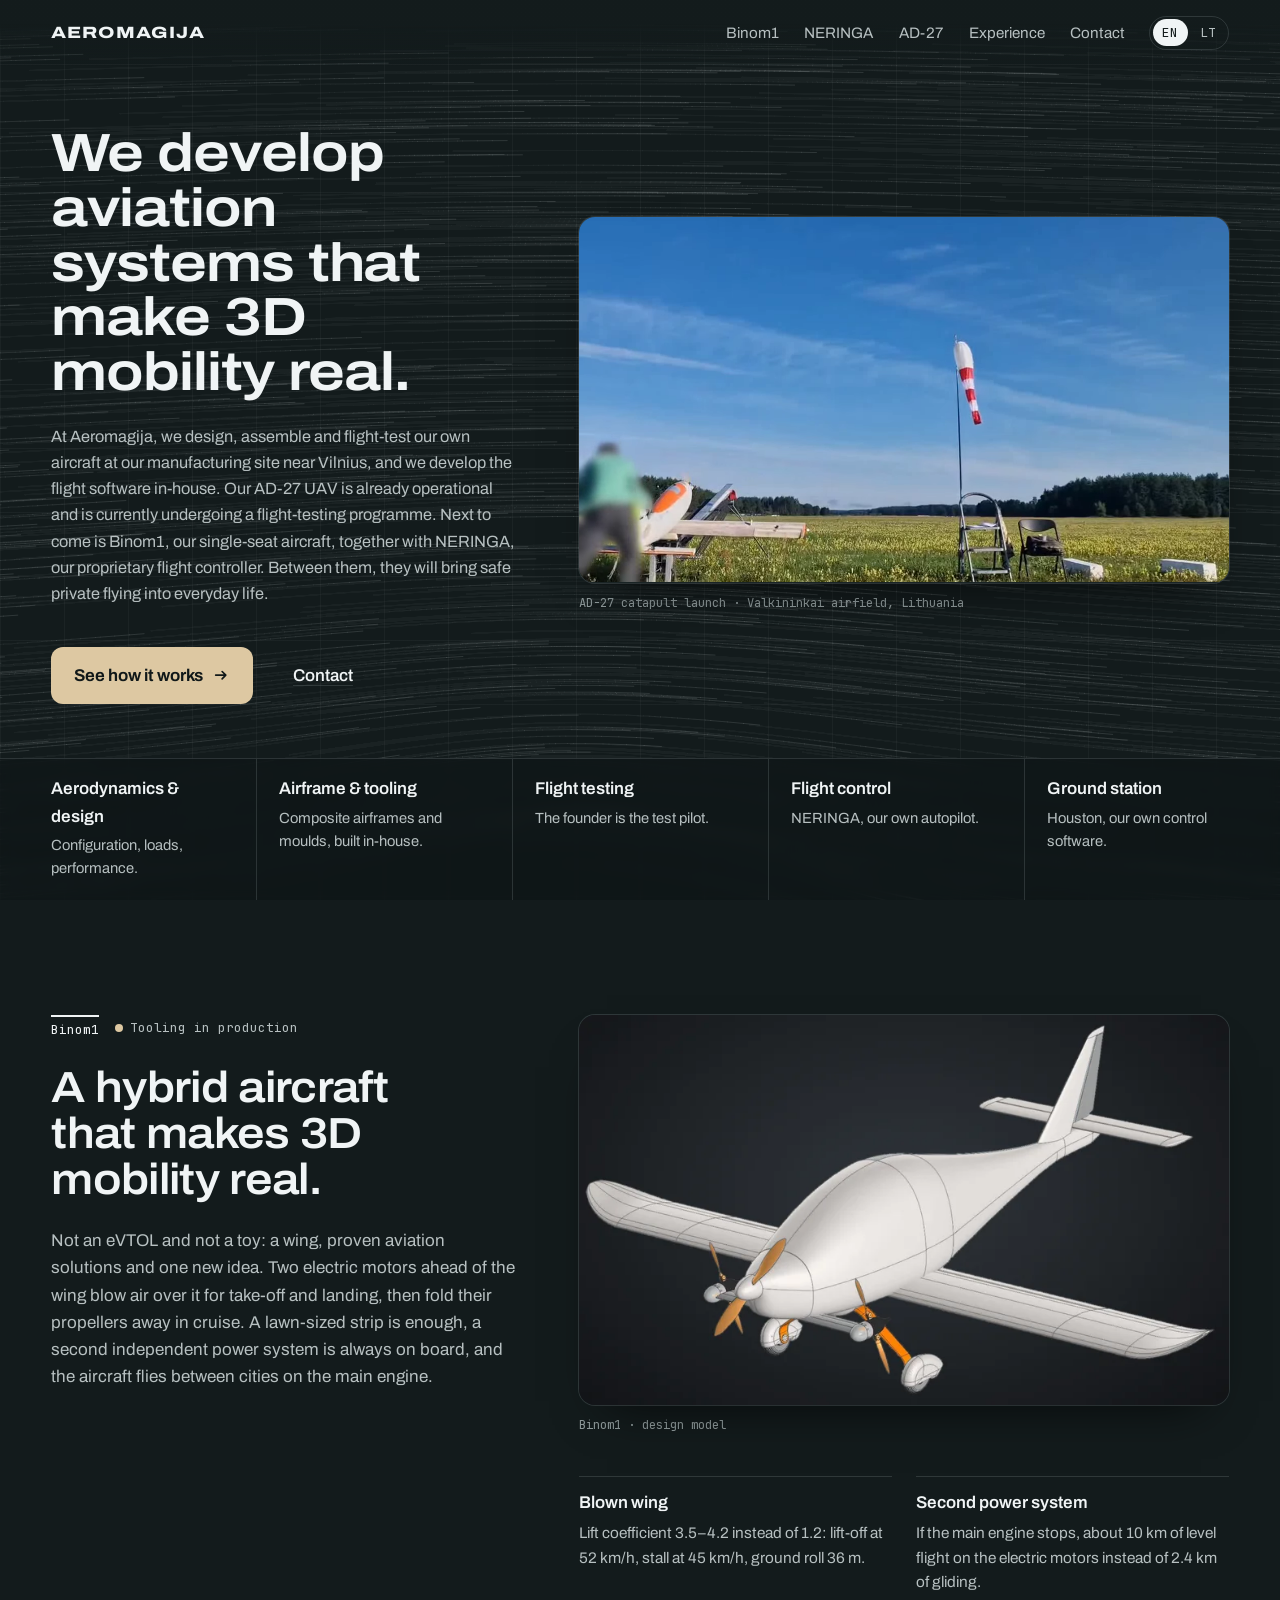
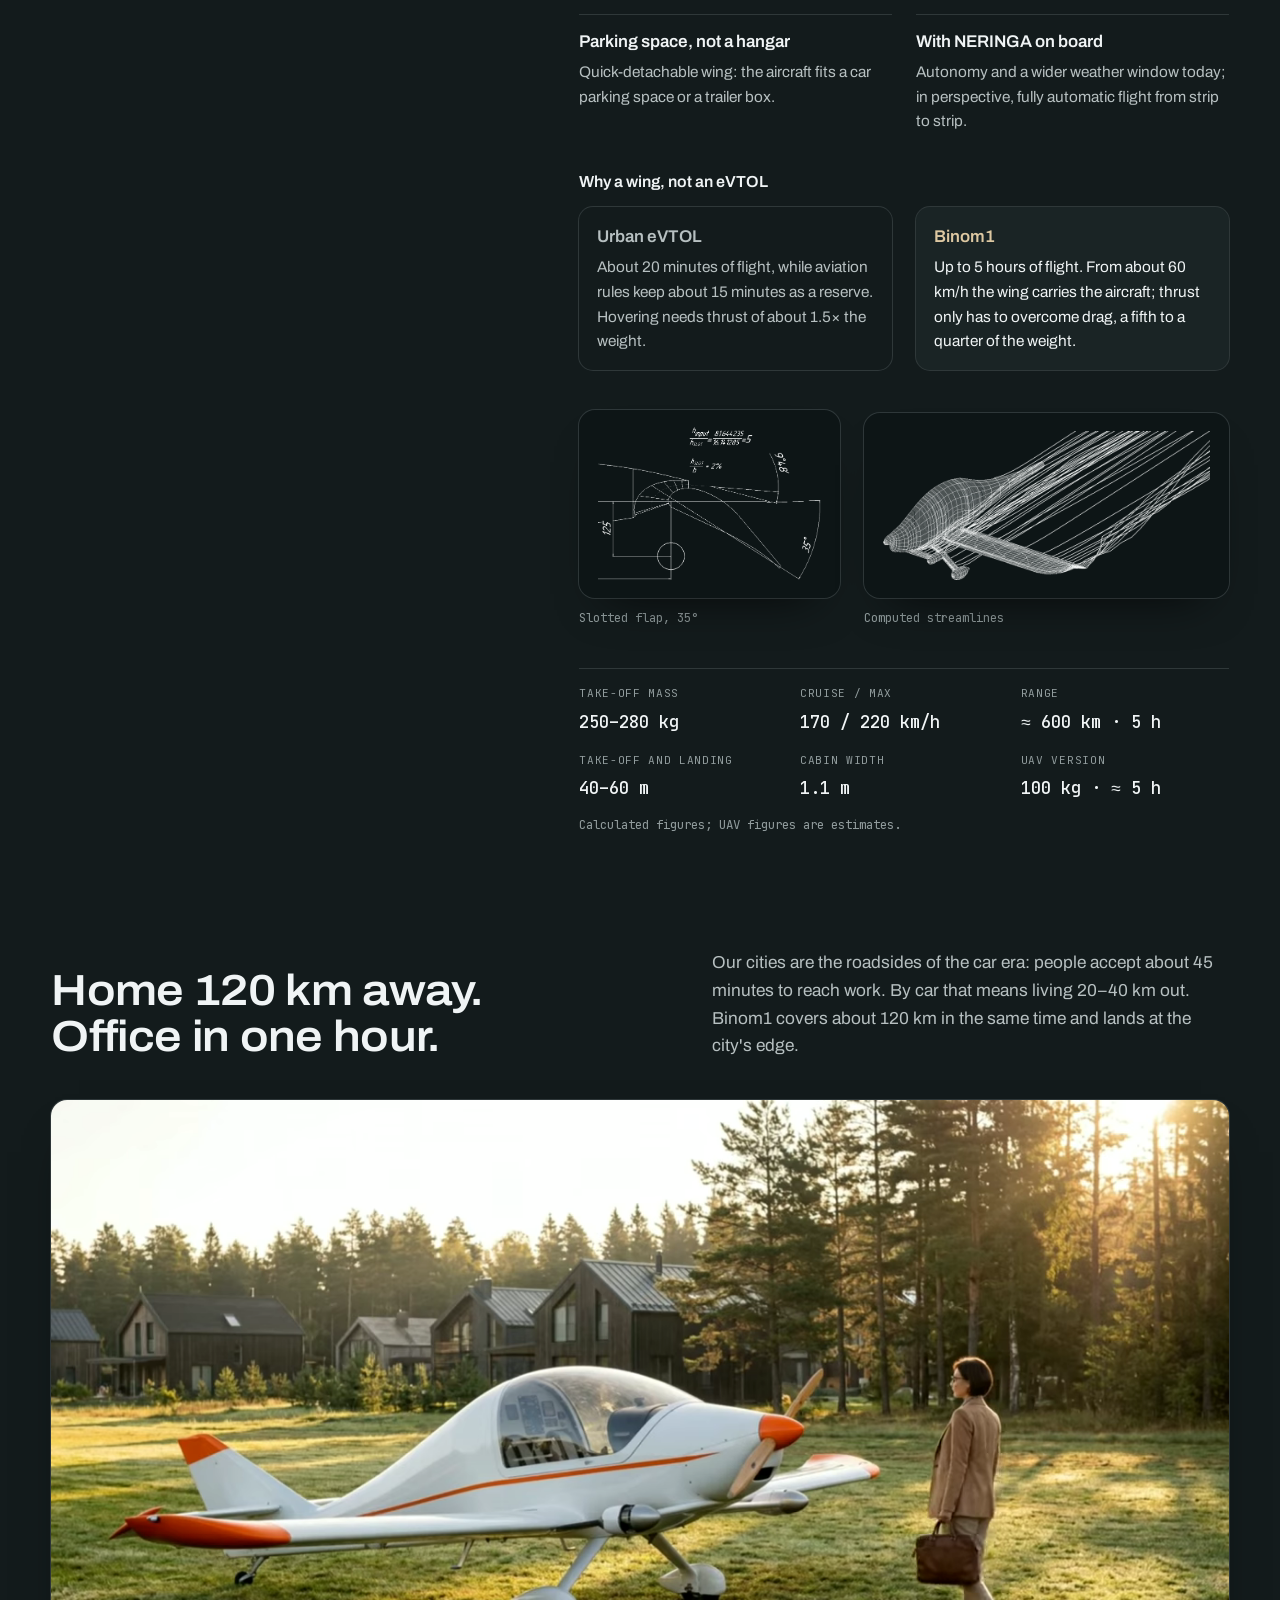
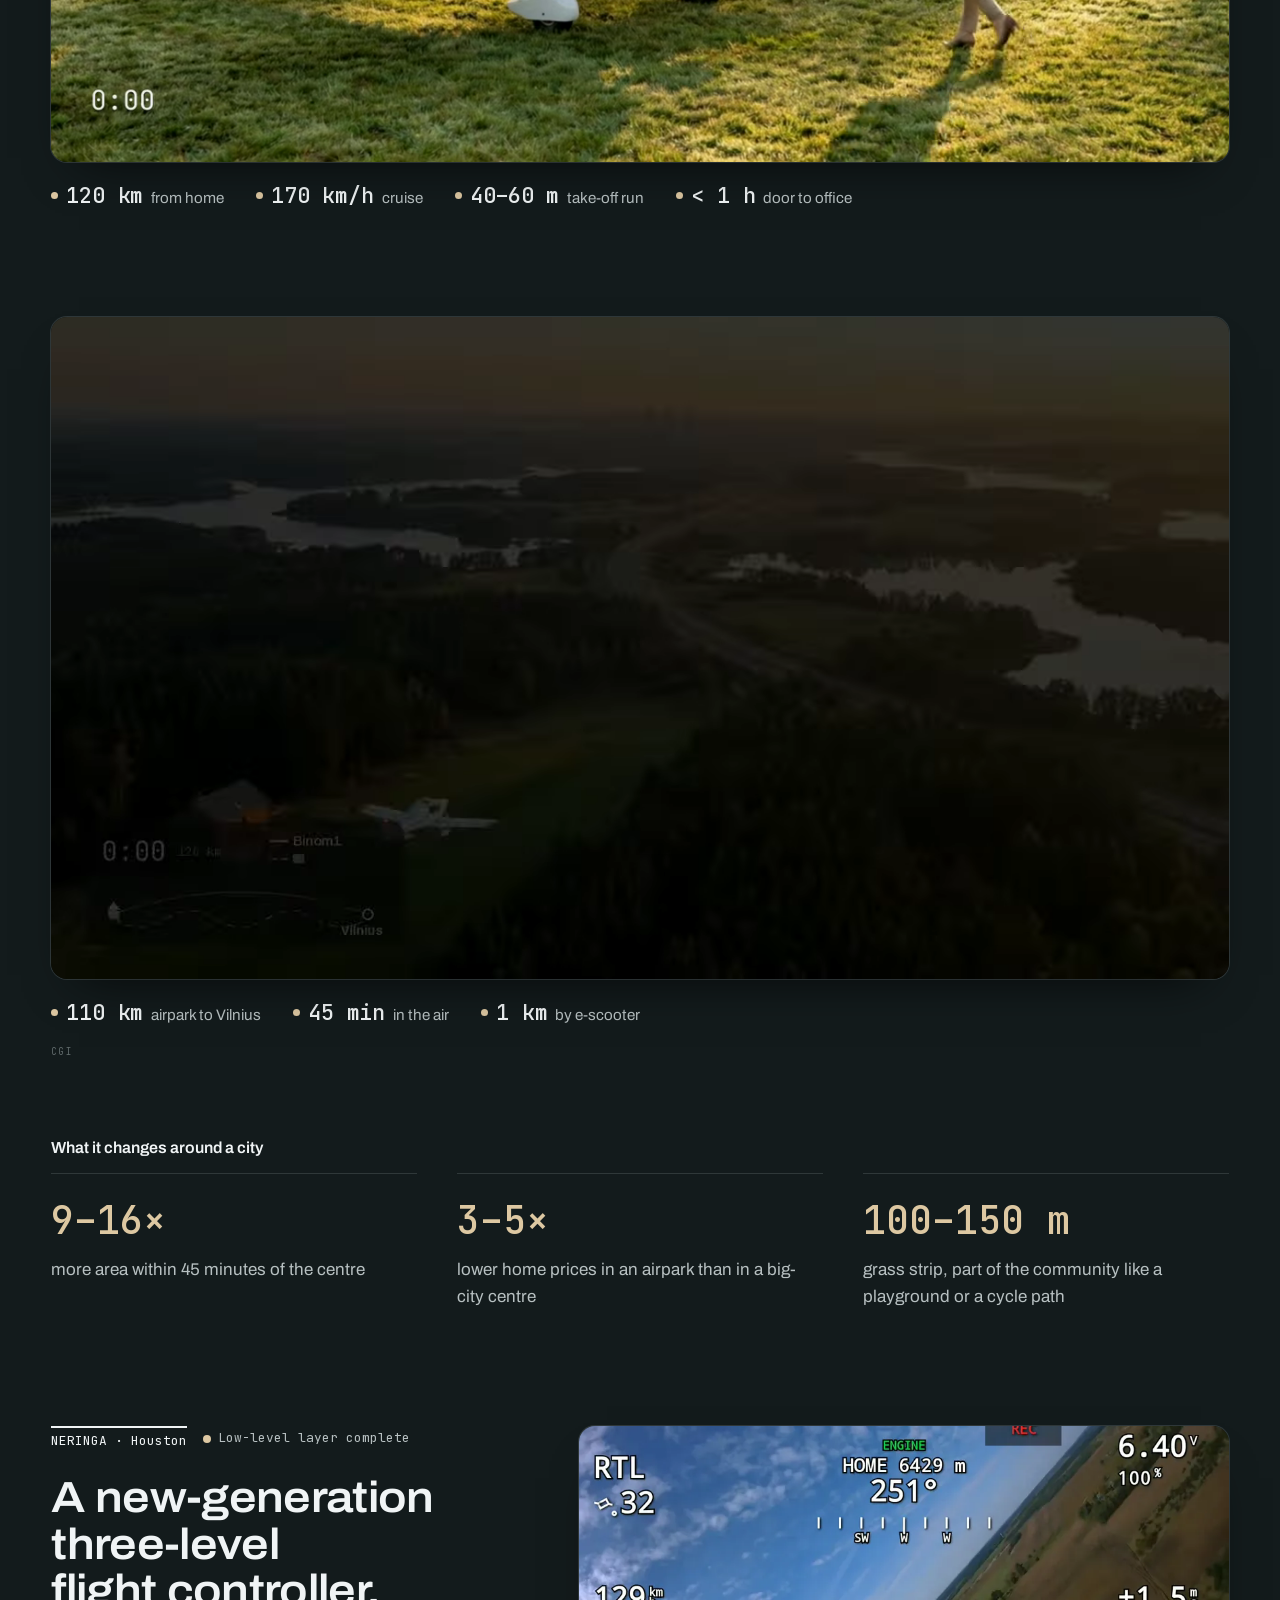
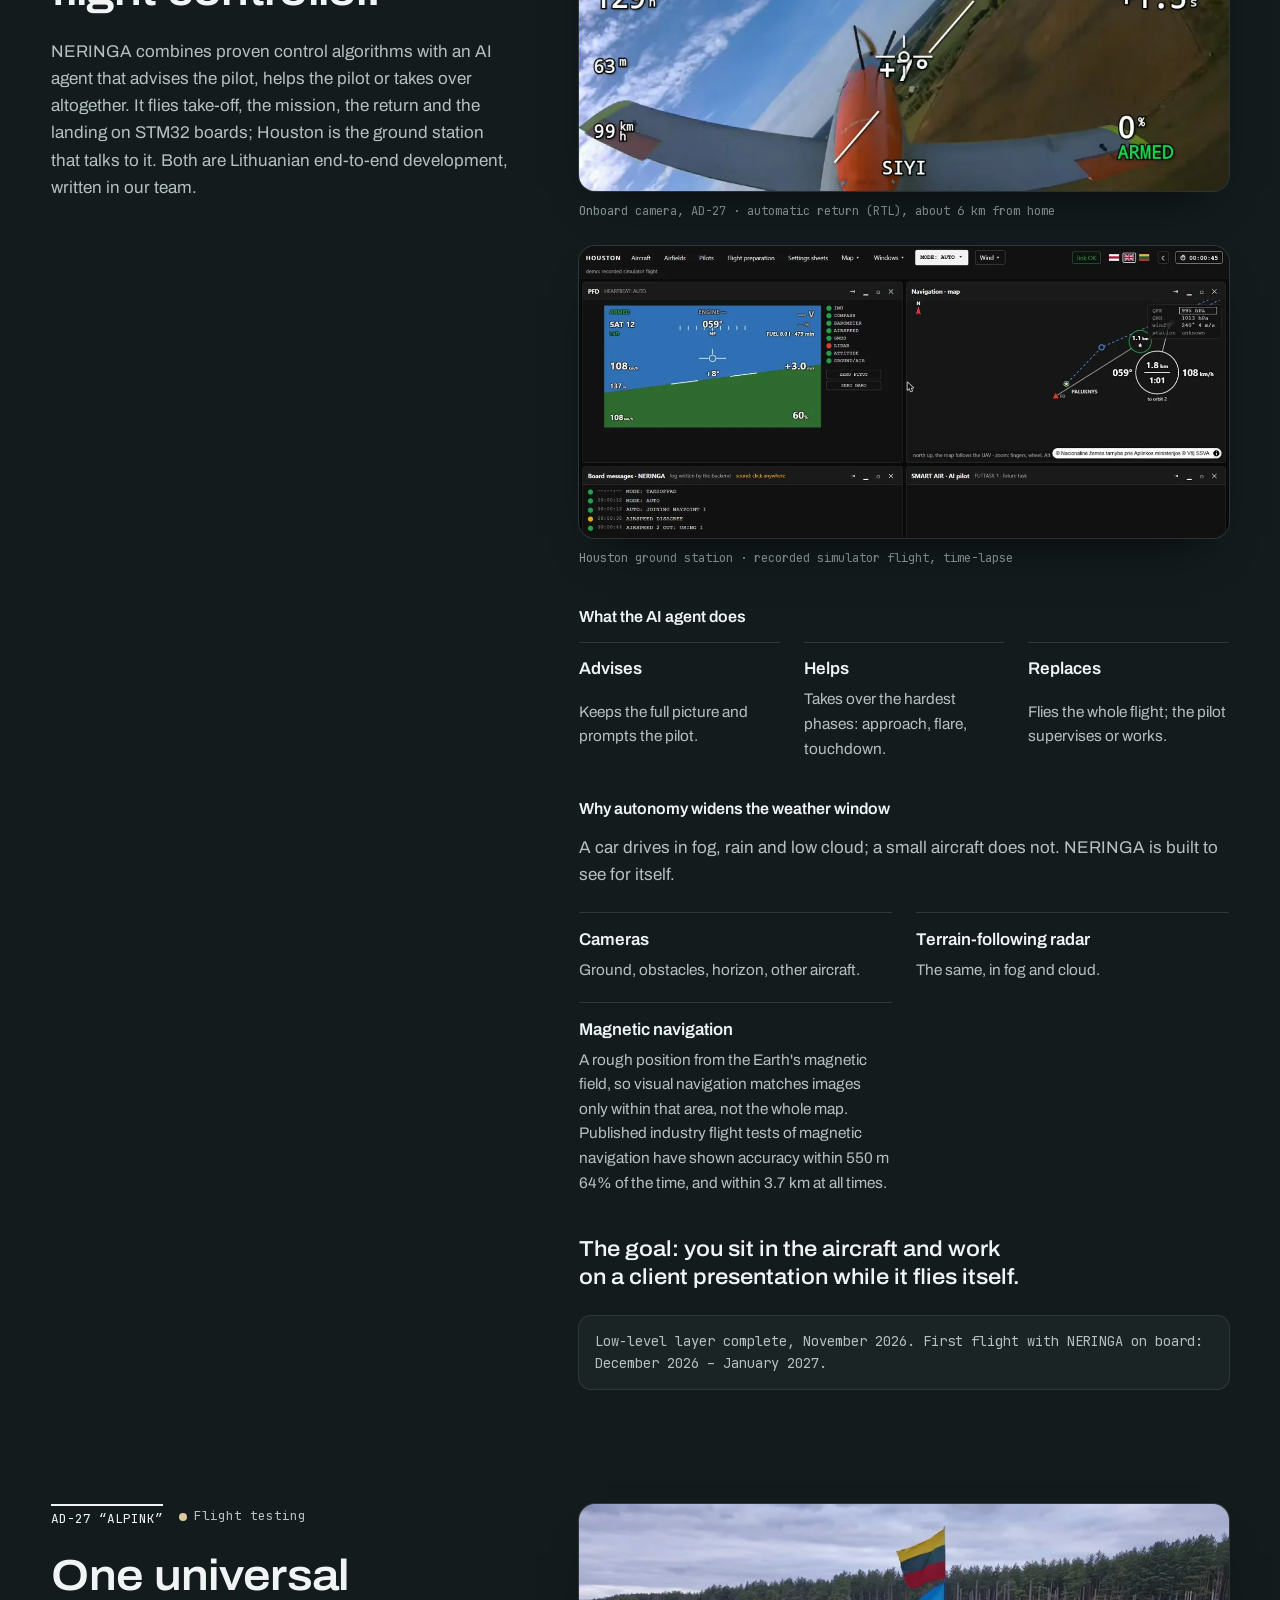
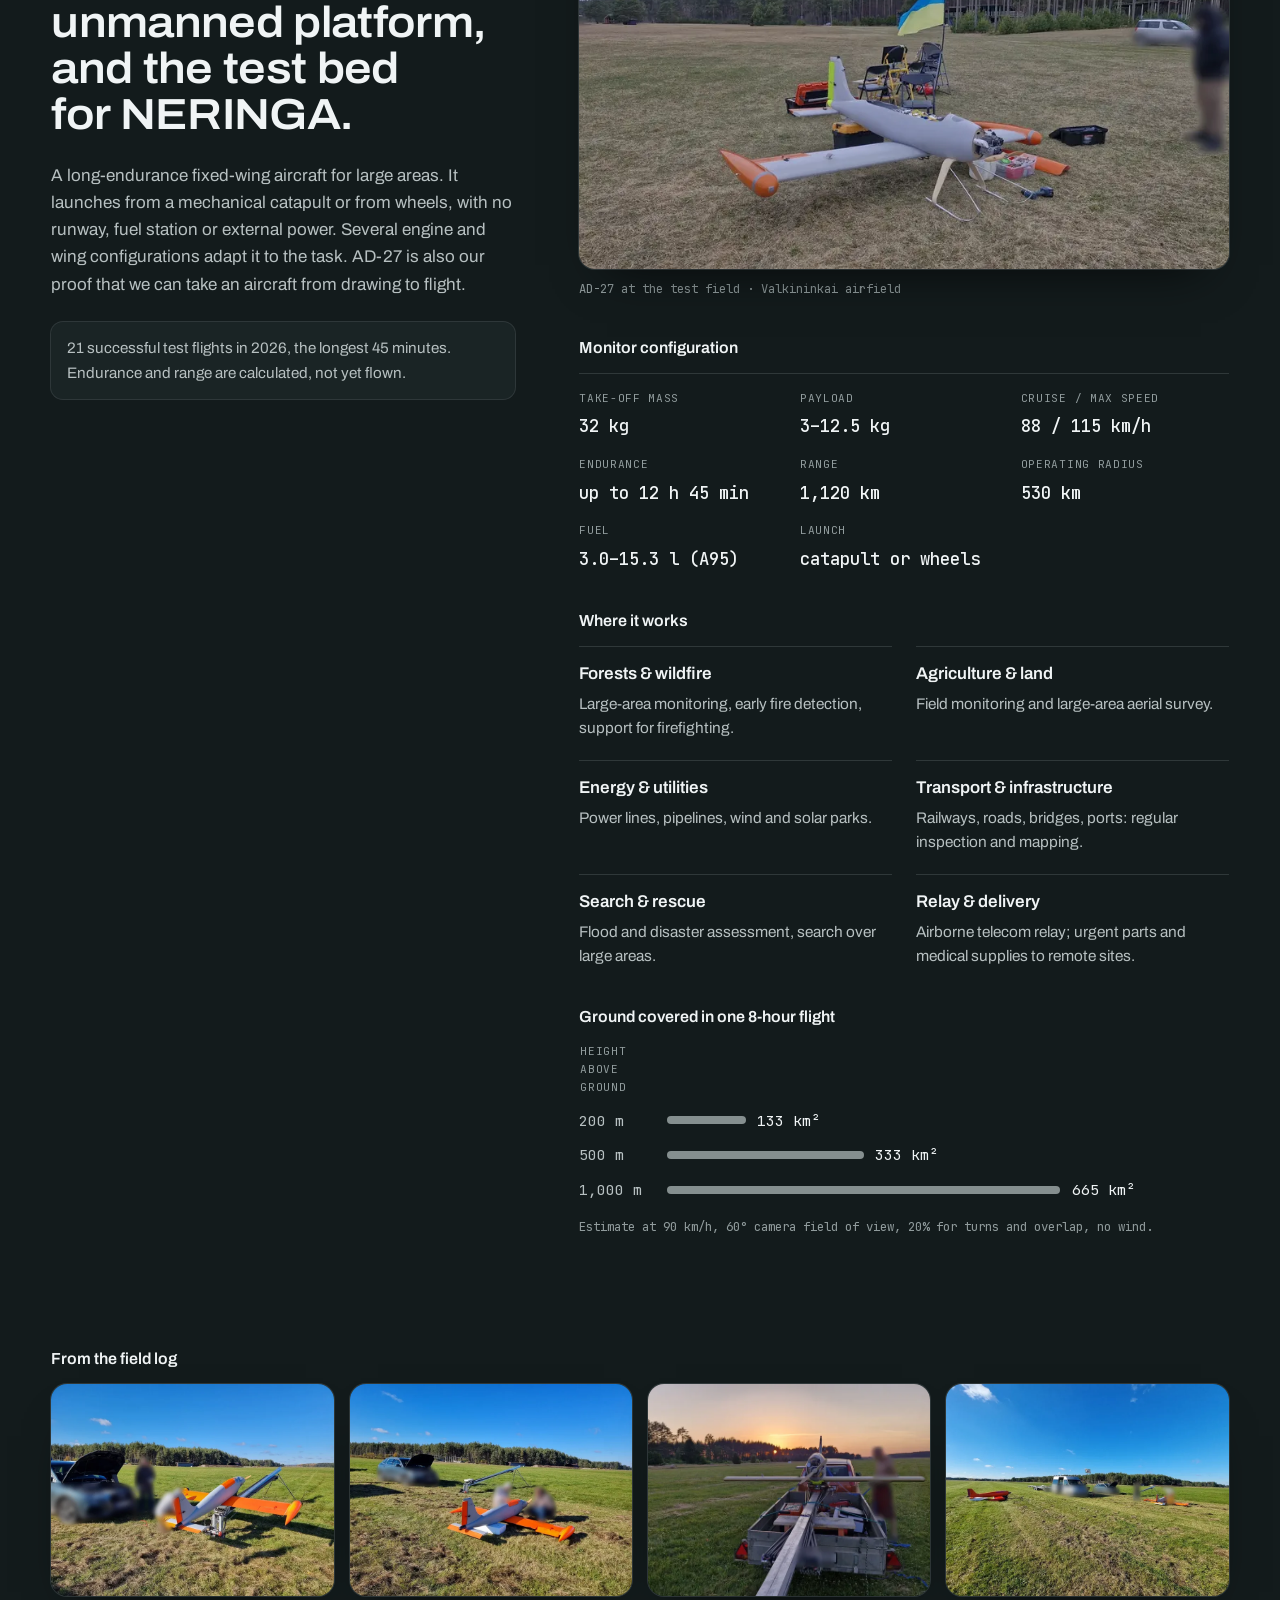
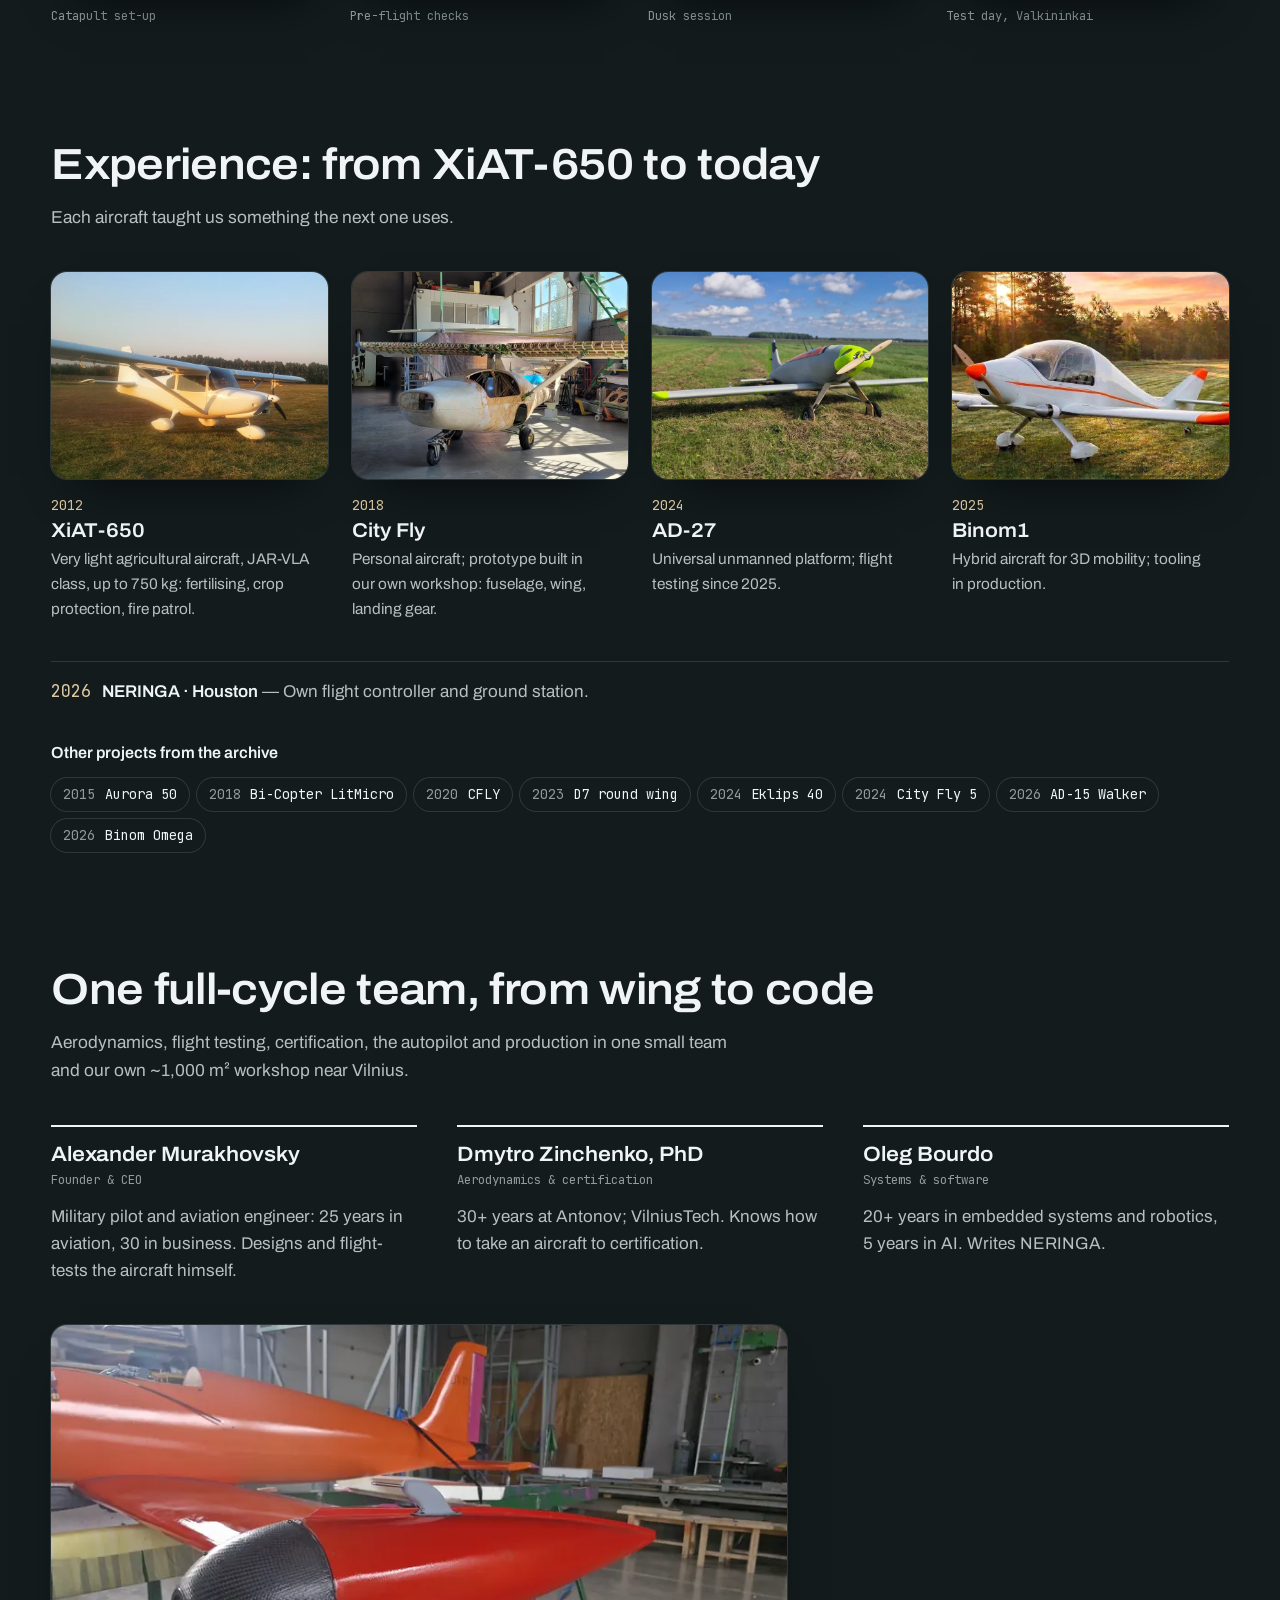
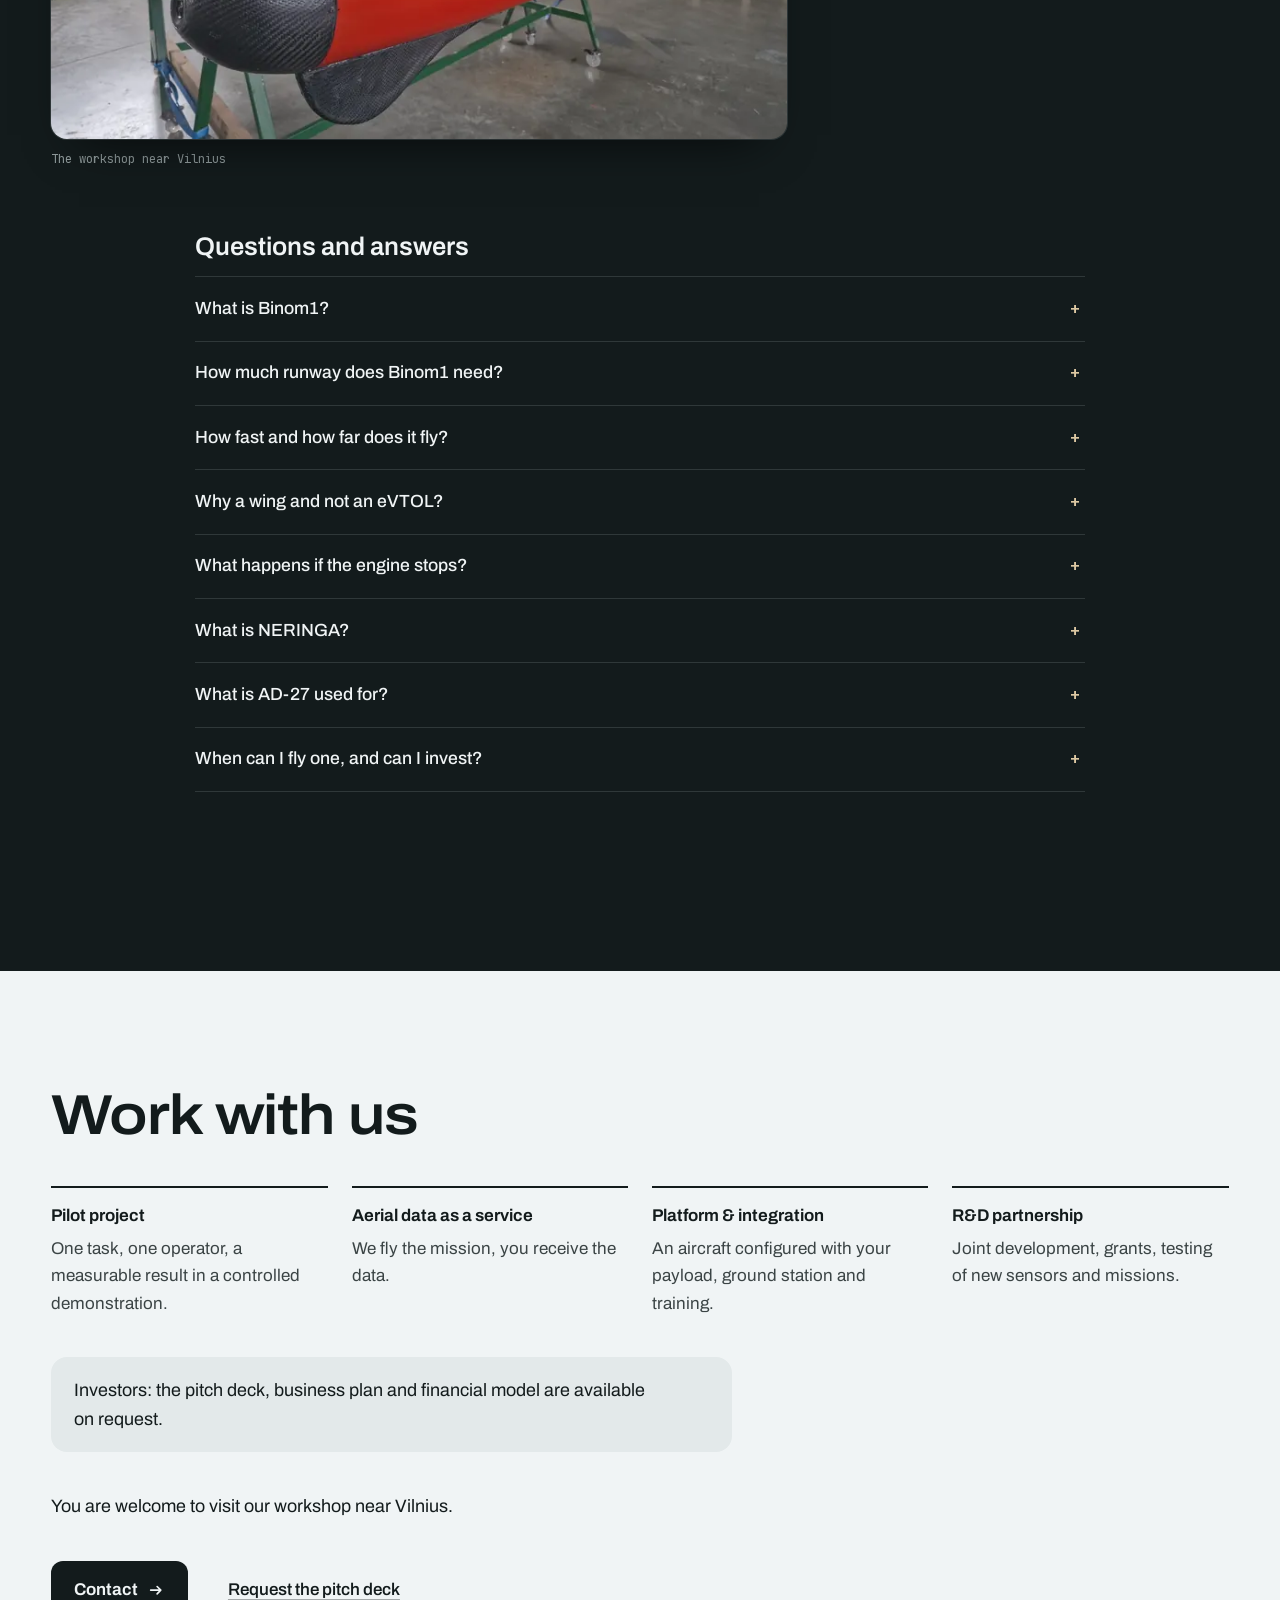
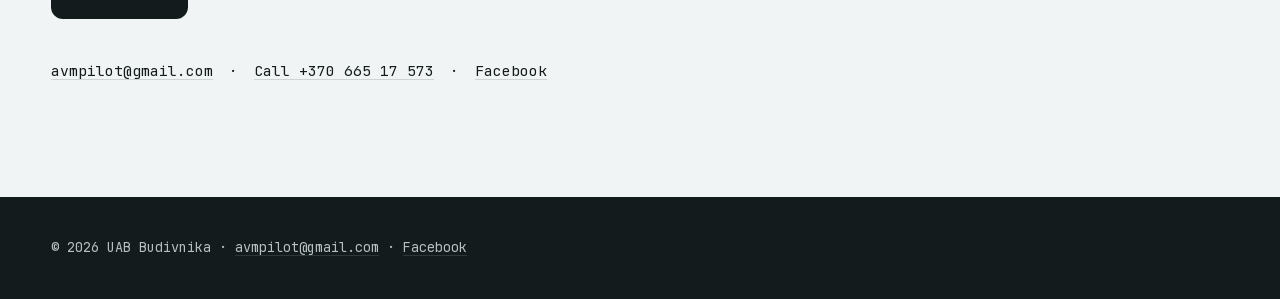
==== commit 45eda5b0: "Second film: switch to the first Vilnius version with Justina; update alt text (EN, LT) Co-Authored-" ====
--- a/docs/index.html
+++ b/docs/index.html
@@ -22,7 +22,7 @@
 <meta name="twitter:card" content="summary_large_image">
 <link rel="icon" href="favicon.svg" type="image/svg+xml">
 <link rel="preload" href="assets/fonts/archivo-latin.woff2" as="font" type="font/woff2" crossorigin>
-<link rel="stylesheet" href="assets/site.css?v=202611222029">
+<link rel="stylesheet" href="assets/site.css?v=202611222101">
 <script type="application/ld+json">{"@context": "https://schema.org", "@graph": [{"@id": "https://aeromagija.com/#org", "@type": "Organization", "address": {"@type": "PostalAddress", "addressCountry": "LT", "addressLocality": "Vilnius region"}, "alternateName": "Aeromagija", "brand": {"@type": "Brand", "name": "Aeromagija"}, "description": "Aeromagija (UAB Budivnika) develops aviation systems and technology in Lithuania: the AD-27 universal unmanned platform, the Binom1 hybrid aircraft for 3D mobility and the NERINGA flight controller.", "email": "avmpilot@gmail.com", "founder": {"@type": "Person", "name": "Alexander Murakhovsky"}, "identifier": "303584855", "knowsAbout": ["light aircraft", "hybrid aircraft", "STOL", "personal air mobility", "unmanned aerial vehicles", "flight control software", "autopilot", "GPS-denied navigation"], "logo": "https://aeromagija.com/favicon.svg", "name": "UAB Budivnika", "sameAs": ["https://www.facebook.com/profile.php?id=61565368421510"], "telephone": "+37066517573", "url": "https://aeromagija.com/"}, {"@type": "Product", "brand": {"@id": "https://aeromagija.com/#org"}, "category": "Hybrid light aircraft", "description": "A single-seat hybrid light aircraft from Lithuania for everyday personal air travel. A petrol engine drives the nose propeller; two electric motors on a short front wing blow air over the main wing for take-off and landing, then fold their propellers away in cruise.", "image": "https://aeromagija.com/assets/img/exp-binom-1200.webp", "manufacturer": {"@id": "https://aeromagija.com/#org"}, "name": "Binom1"}, {"@type": "Product", "brand": {"@id": "https://aeromagija.com/#org"}, "category": "Unmanned aerial vehicle", "description": "Long-endurance monitoring of forests and wildfire, agriculture, power lines, railways and search and rescue. It launches from a catapult or from wheels; 21 test flights in 2026.", "image": "https://aeromagija.com/assets/img/exp-ad27-1200.webp", "manufacturer": {"@id": "https://aeromagija.com/#org"}, "name": "AD-27"}, {"@type": "SoftwareApplication", "applicationCategory": "Flight control software", "creator": {"@id": "https://aeromagija.com/#org"}, "description": "Our own three-level flight controller: control algorithms plus an AI agent that advises the pilot, helps in the hardest phases or flies the whole flight. It is tested on the AD-27 UAV; Houston is its ground station.", "name": "NERINGA"}, {"@type": "FAQPage", "mainEntity": [{"@type": "Question", "acceptedAnswer": {"@type": "Answer", "text": "A single-seat hybrid light aircraft from Lithuania for everyday personal air travel. A petrol engine drives the nose propeller; two electric motors on a short front wing blow air over the main wing for take-off and landing, then fold their propellers away in cruise."}, "name": "What is Binom1?"}, {"@type": "Question", "acceptedAnswer": {"@type": "Answer", "text": "About 40\u201360 m for take-off and landing: a mown grass strip of 100\u2013150 m, the size of a village lawn, is enough. Stall speed is 45 km/h."}, "name": "How much runway does Binom1 need?"}, {"@type": "Question", "acceptedAnswer": {"@type": "Answer", "text": "Cruise 170 km/h, maximum 220 km/h, range about 600 km or 5 hours (calculated). From an airpark 110 km out, Vilnius is about 45 minutes away."}, "name": "How fast and how far does it fly?"}, {"@type": "Question", "acceptedAnswer": {"@type": "Answer", "text": "An urban eVTOL flies about 20 minutes, and aviation rules keep about 15 minutes in reserve. Binom1 flies up to 5 hours because the wing carries it; thrust only has to overcome drag."}, "name": "Why a wing and not an eVTOL?"}, {"@type": "Question", "acceptedAnswer": {"@type": "Answer", "text": "The electric motors are a second, independent power system: about 10 km of level flight instead of 2.4 km of gliding."}, "name": "What happens if the engine stops?"}, {"@type": "Question", "acceptedAnswer": {"@type": "Answer", "text": "Our own three-level flight controller: control algorithms plus an AI agent that advises the pilot, helps in the hardest phases or flies the whole flight. It is tested on the AD-27 UAV; Houston is its ground station."}, "name": "What is NERINGA?"}, {"@type": "Question", "acceptedAnswer": {"@type": "Answer", "text": "Long-endurance monitoring of forests and wildfire, agriculture, power lines, railways and search and rescue. It launches from a catapult or from wheels; 21 test flights in 2026."}, "name": "What is AD-27 used for?"}, {"@type": "Question", "acceptedAnswer": {"@type": "Answer", "text": "Binom1 tooling is in production and the prototype is the next step. For partnerships, pilot projects or the investor deck, write to avmpilot@gmail.com."}, "name": "When can I fly one, and can I invest?"}]}]}</script>
 </head>
 <body>
@@ -134,7 +134,7 @@
   </figure>
   <figure class="film__stage film__stage--vilnius">
     <div class="frame frame--film">
-      <video muted loop playsinline preload="none" poster="assets/video/vilnius-poster.webp" aria-label="Film: a modern airpark village with a grass runway in the middle; a pilot walks to his Binom1 by the hangar and takes off; a map shows 25, 50 and 100 km rings around Vilnius and a 45-minute flight from the airpark 110 km out, while a car covers about a third of the way; Binom1 approaches along the Neris and the trip ends by e-scooter." data-autoplay>
+      <video muted loop playsinline preload="none" poster="assets/video/vilnius-poster.webp" aria-label="Film: Binom1 takes off from a grass strip among forests and lakes; a clock and a mini-map follow the 45-minute flight to Vilnius; the aircraft lands on the bank of the Neris by the city centre, and Justina continues by e-scooter." data-autoplay>
         <source src="assets/video/vilnius.webm" type="video/webm">
         <source src="assets/video/vilnius.mp4" type="video/mp4">
       </video>
@@ -341,7 +341,7 @@
   <p>© 2026 UAB Budivnika · <a href="mailto:avmpilot@gmail.com">avmpilot@gmail.com</a> · <a href="https://www.facebook.com/profile.php?id=61565368421510" target="_blank" rel="noopener">Facebook</a></p>
 </footer>
 
-<script src="assets/tunnel.js?v=202611222029" defer></script>
-<script src="assets/film.js?v=202611222029" defer></script>
+<script src="assets/tunnel.js?v=202611222101" defer></script>
+<script src="assets/film.js?v=202611222101" defer></script>
 </body>
 </html>
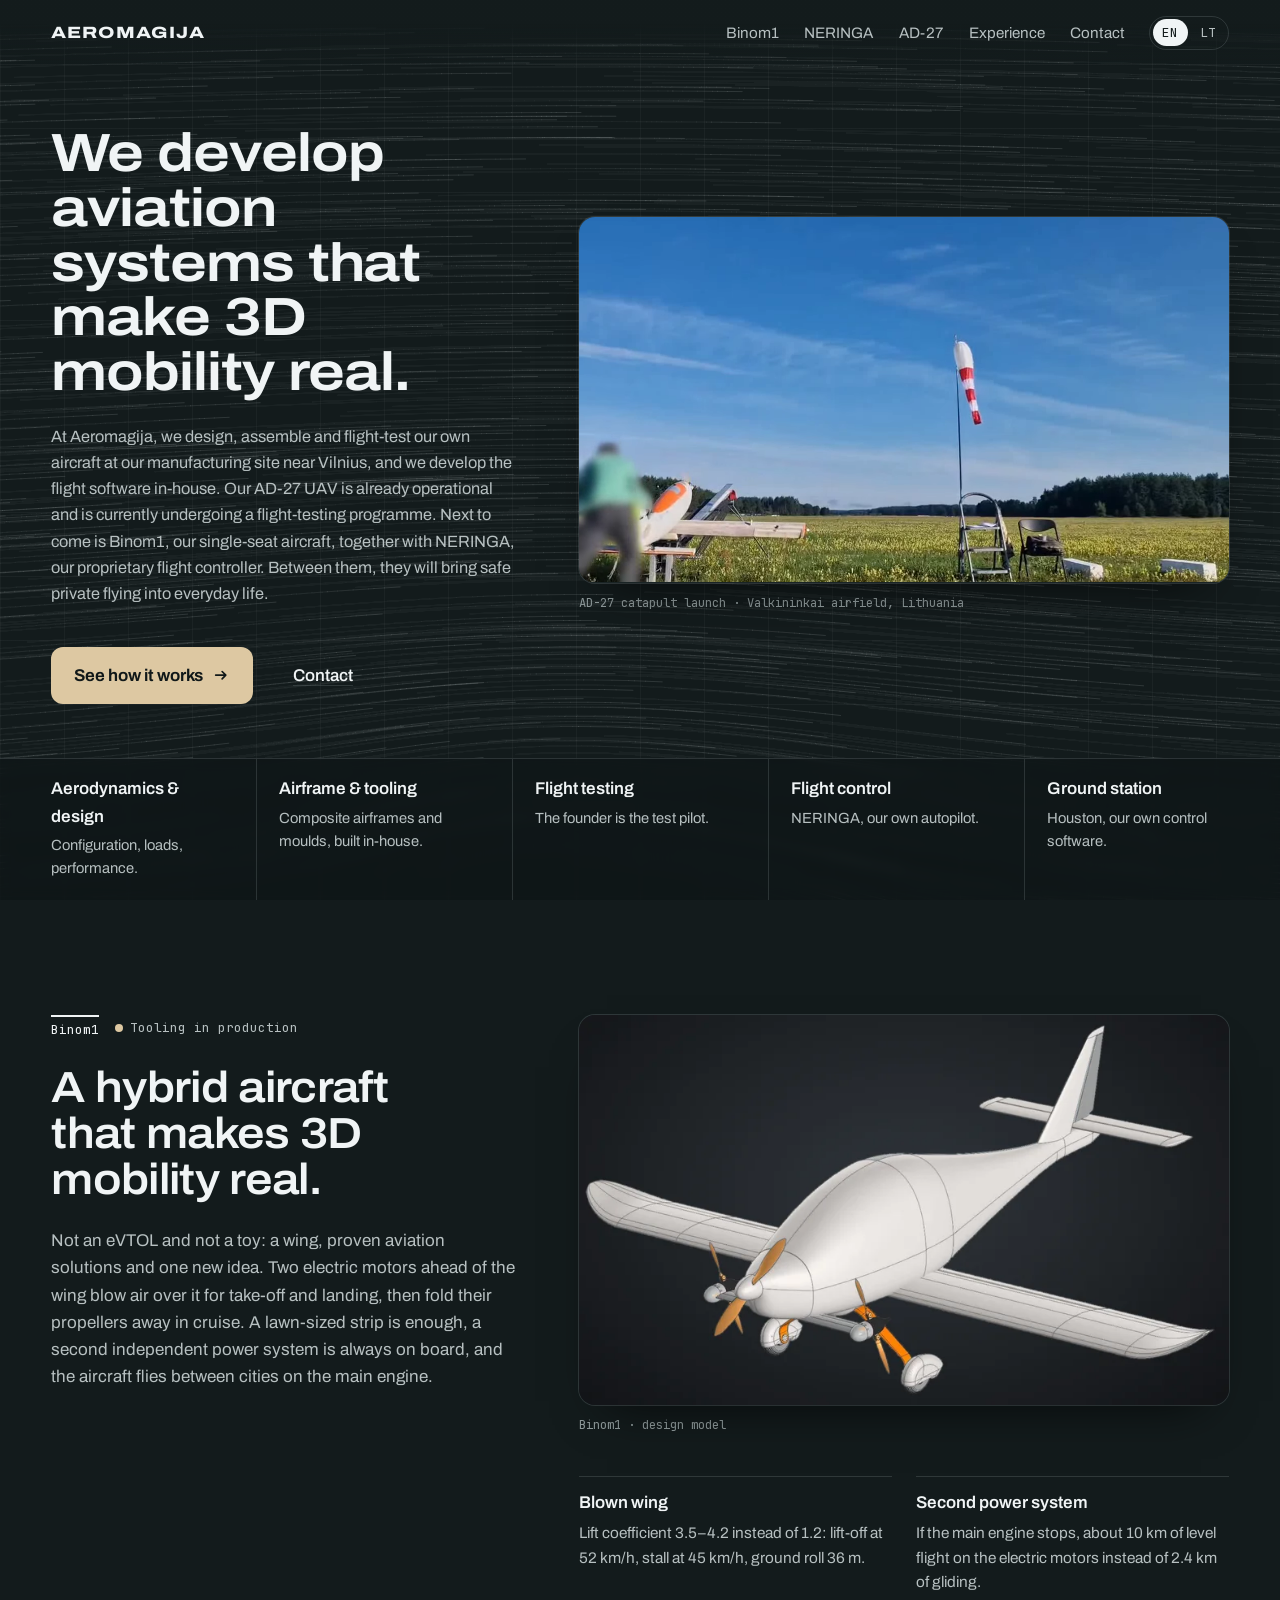
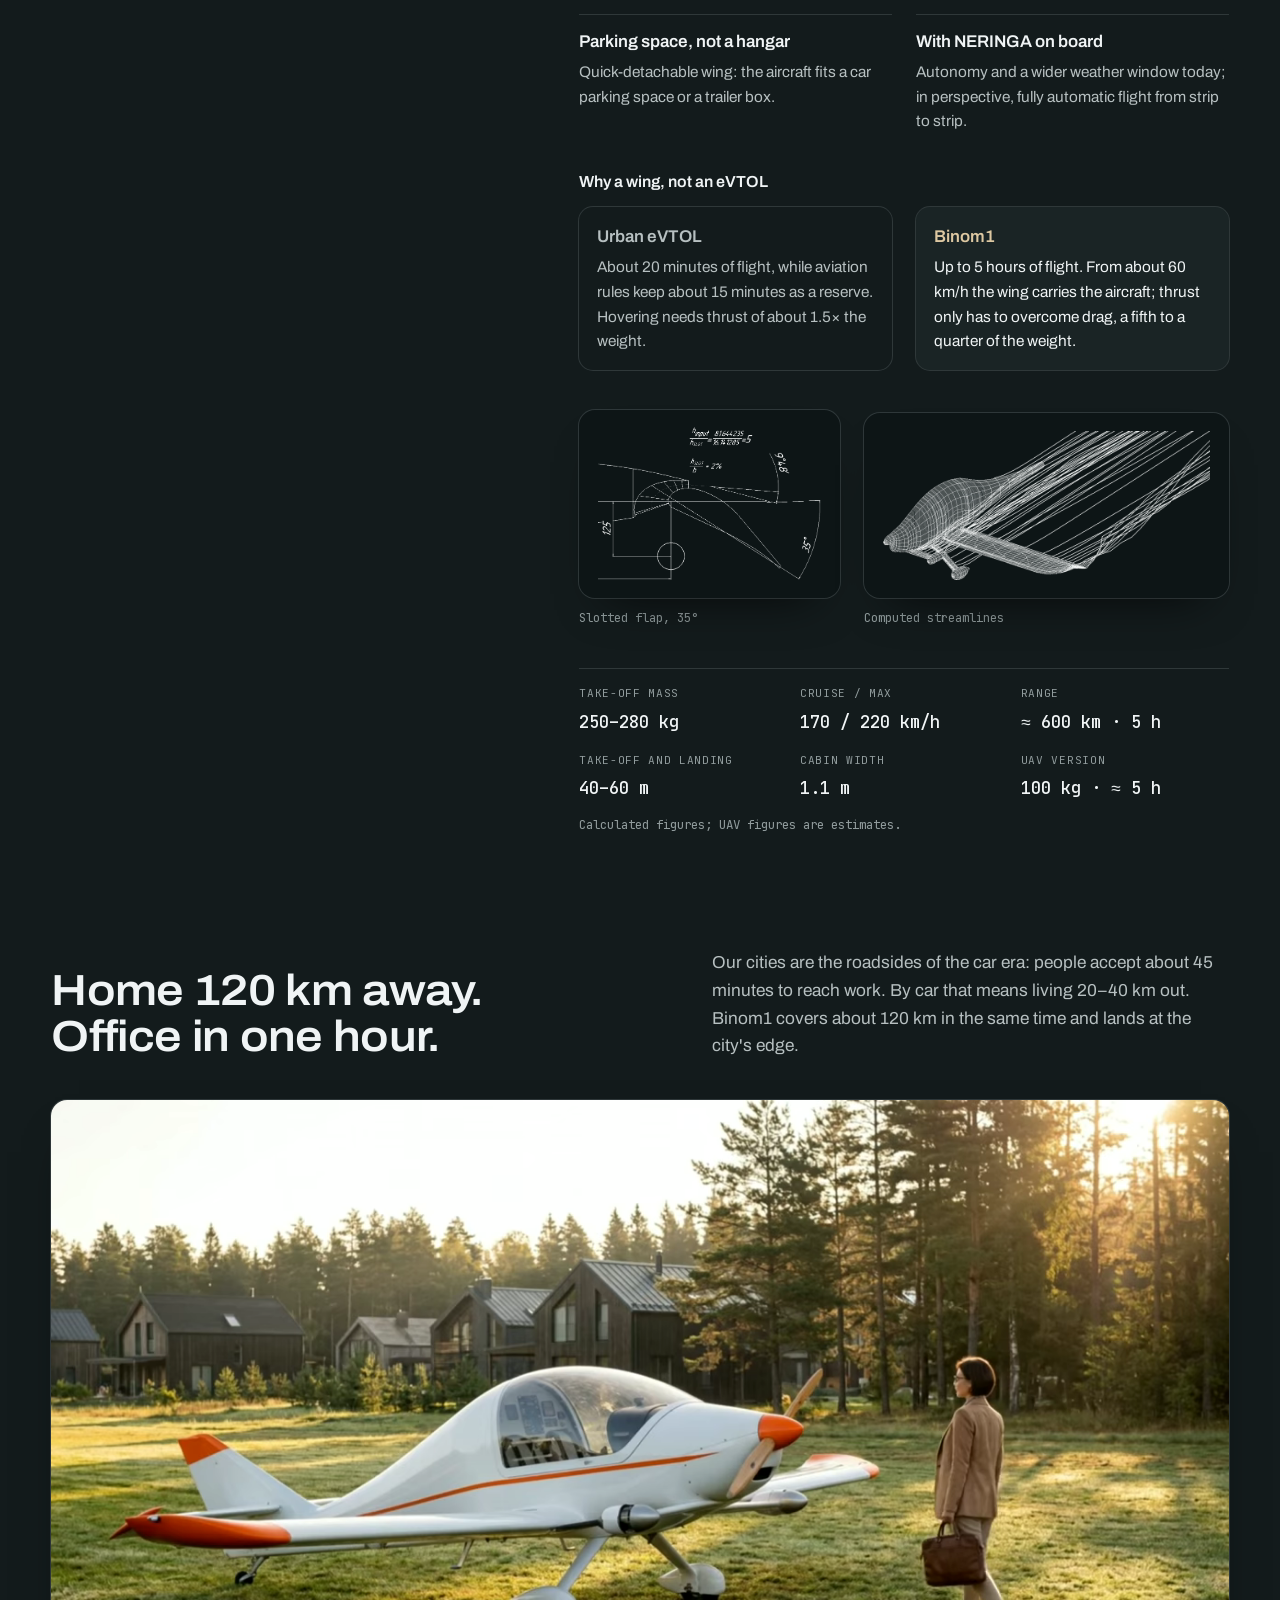
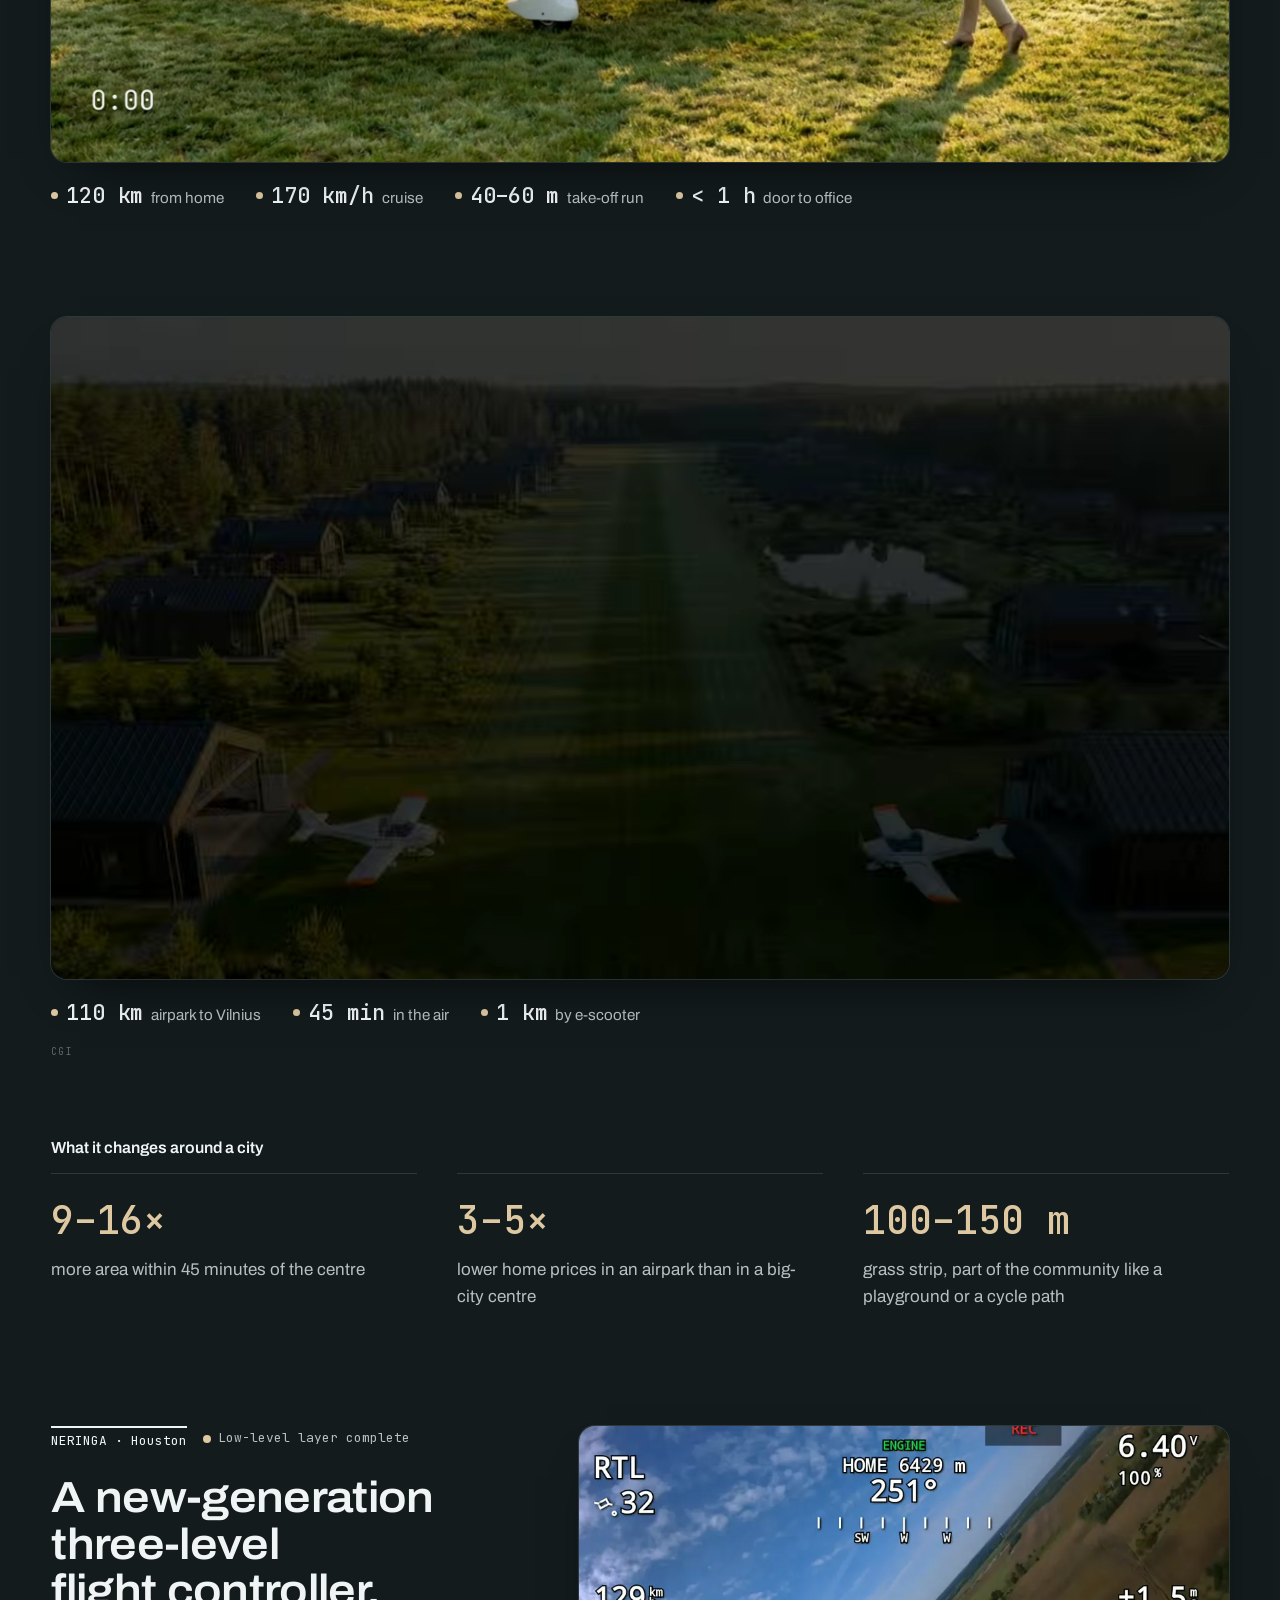
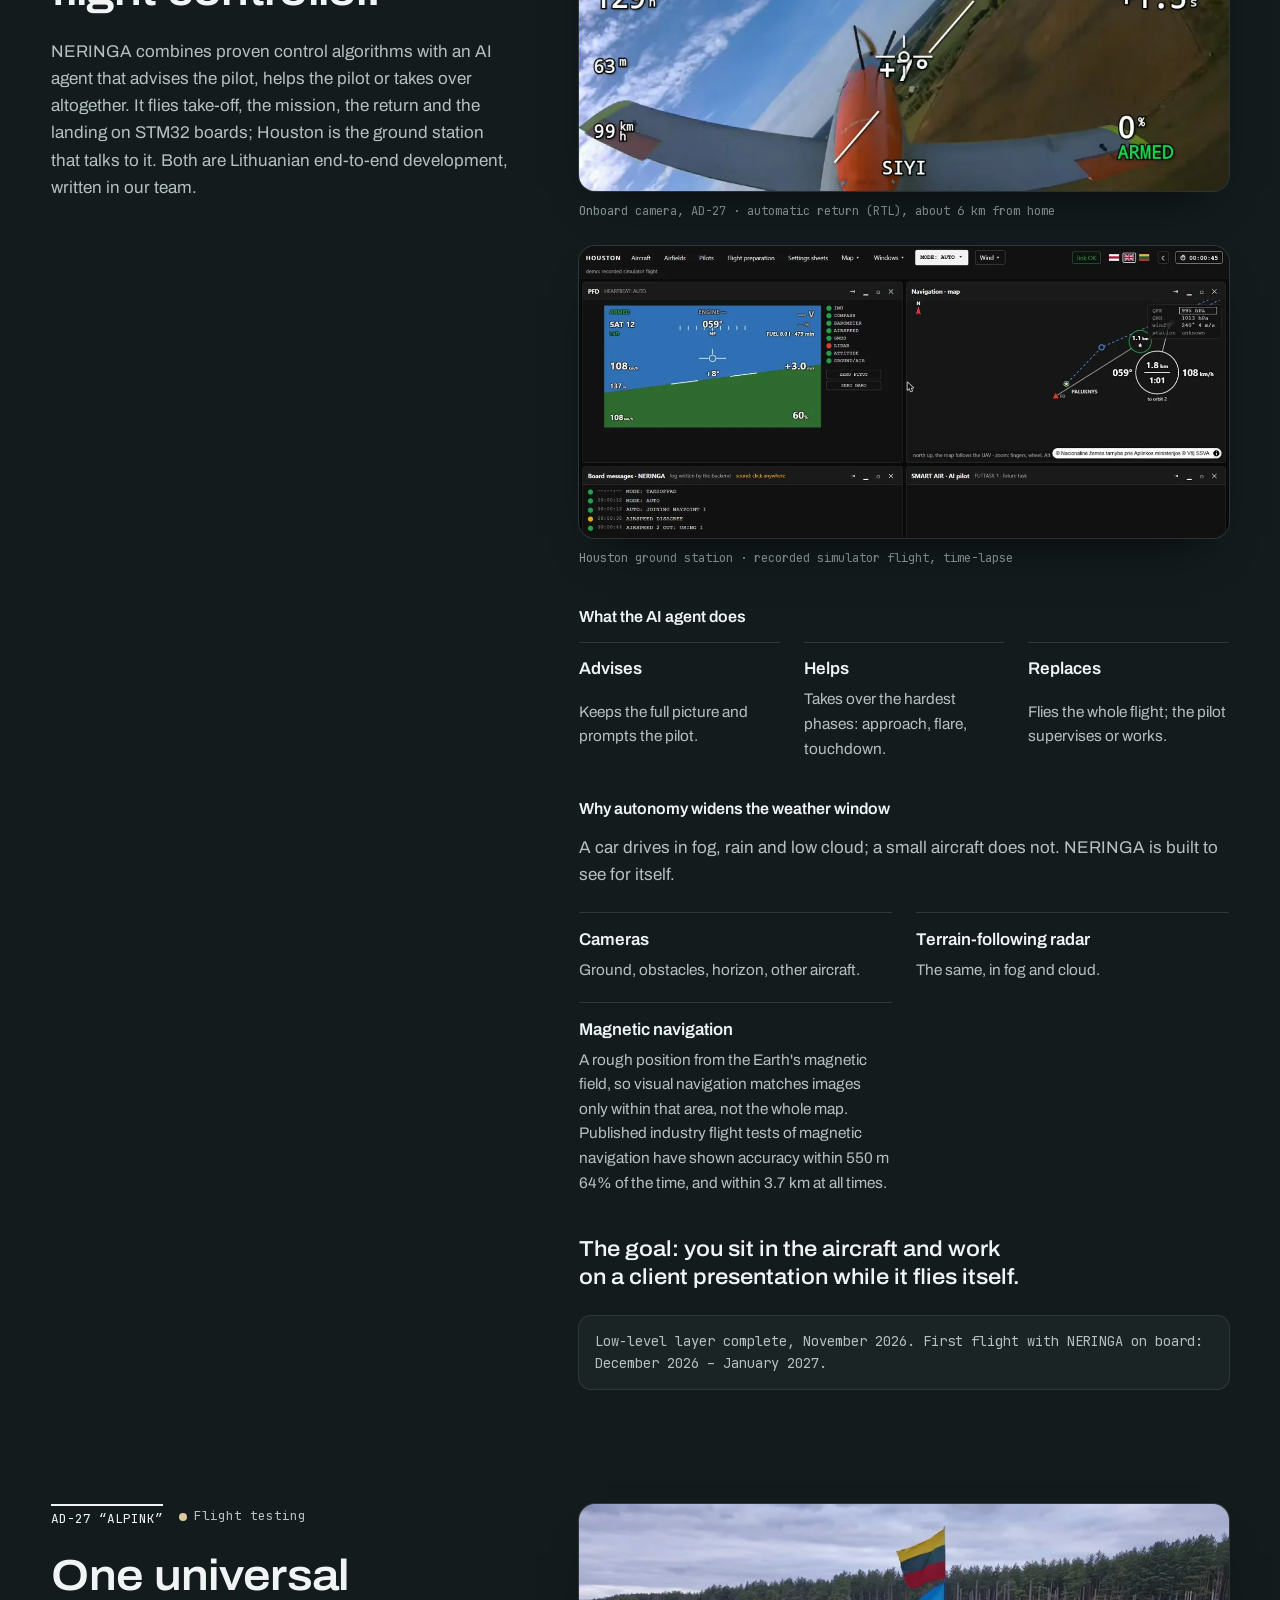
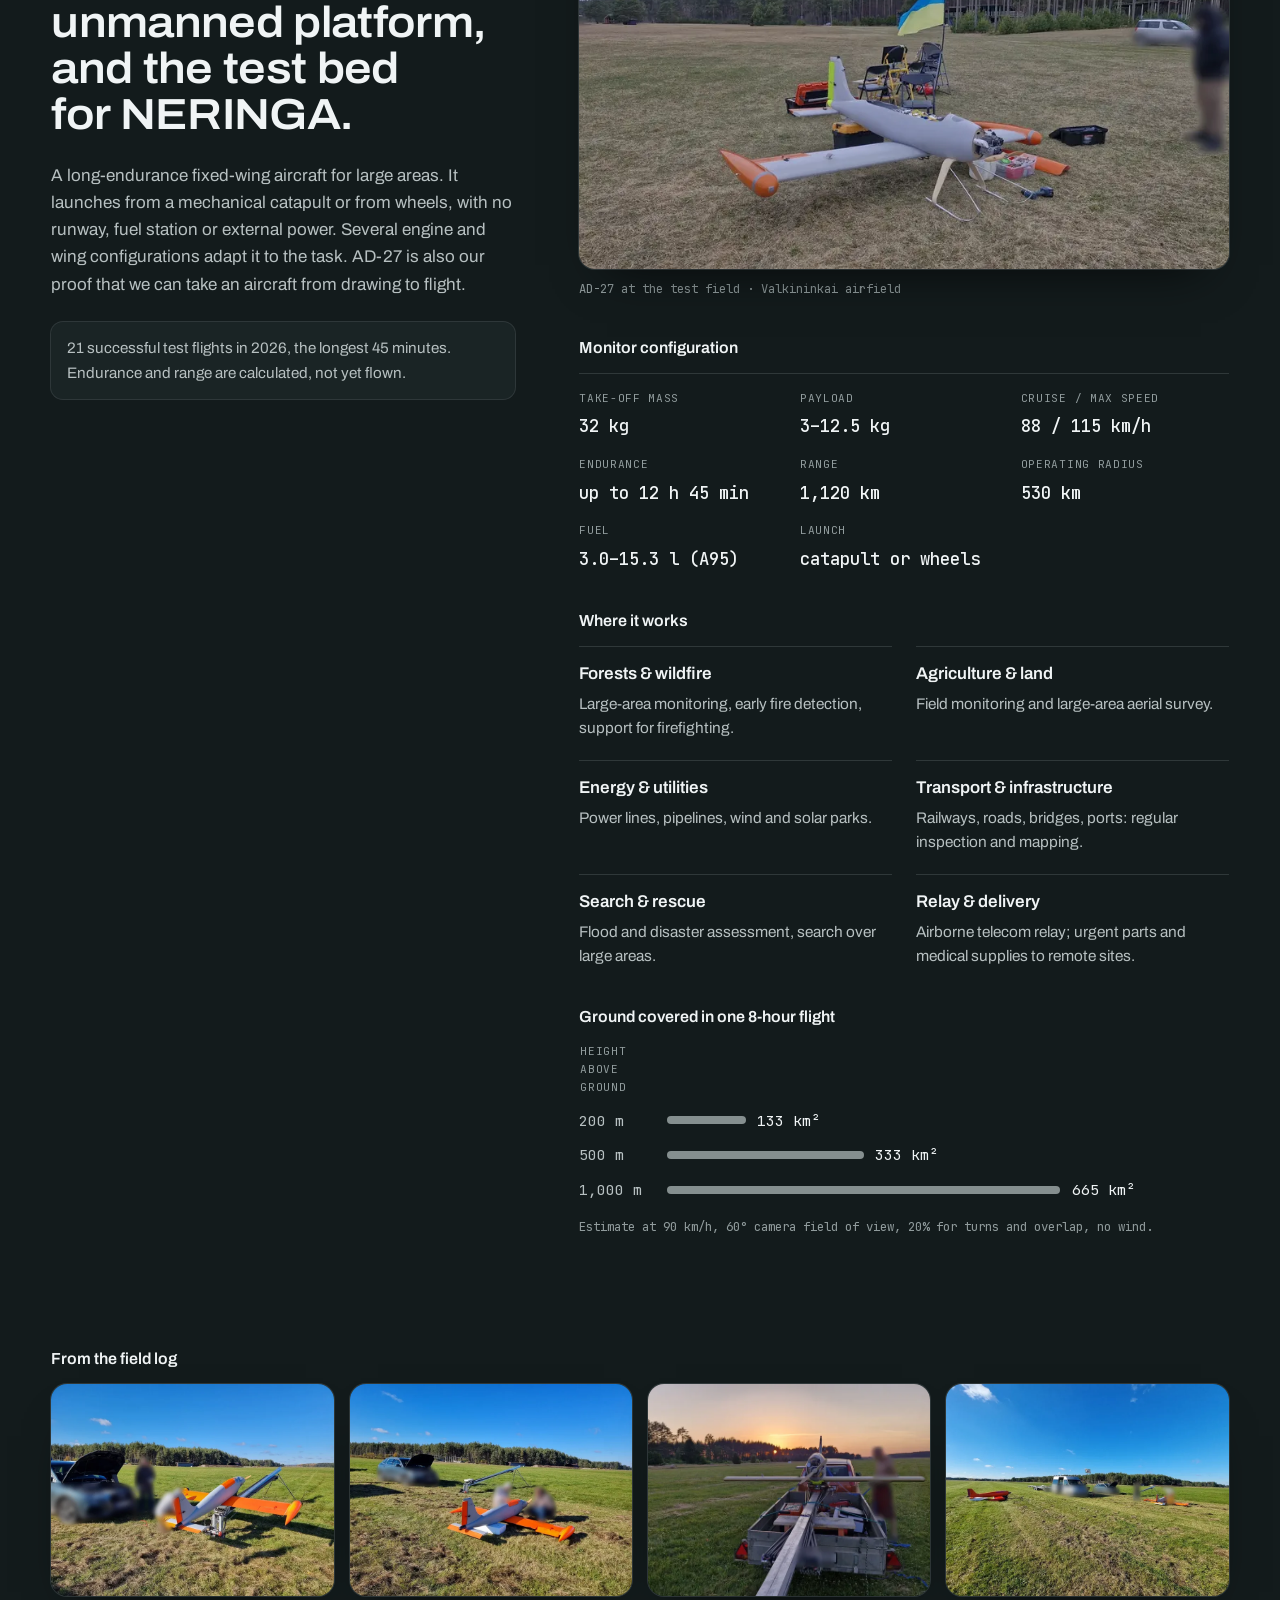
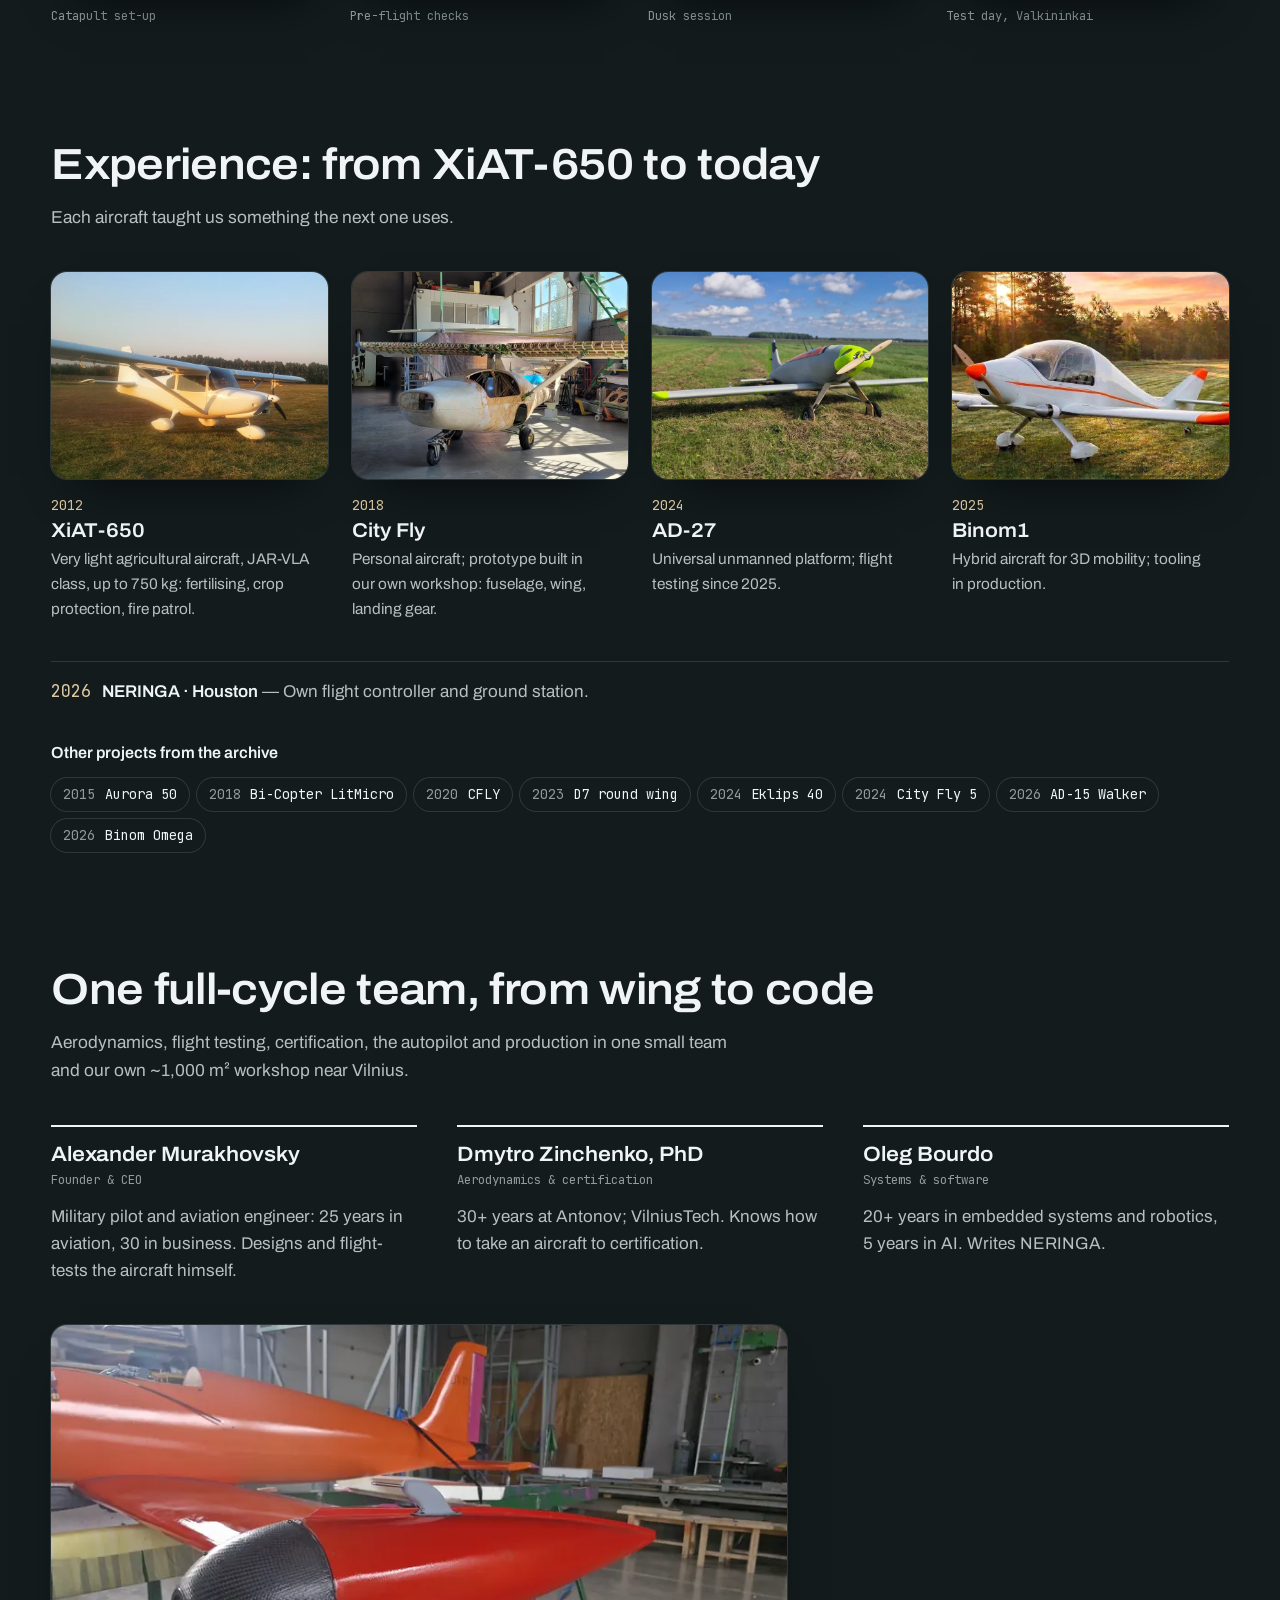
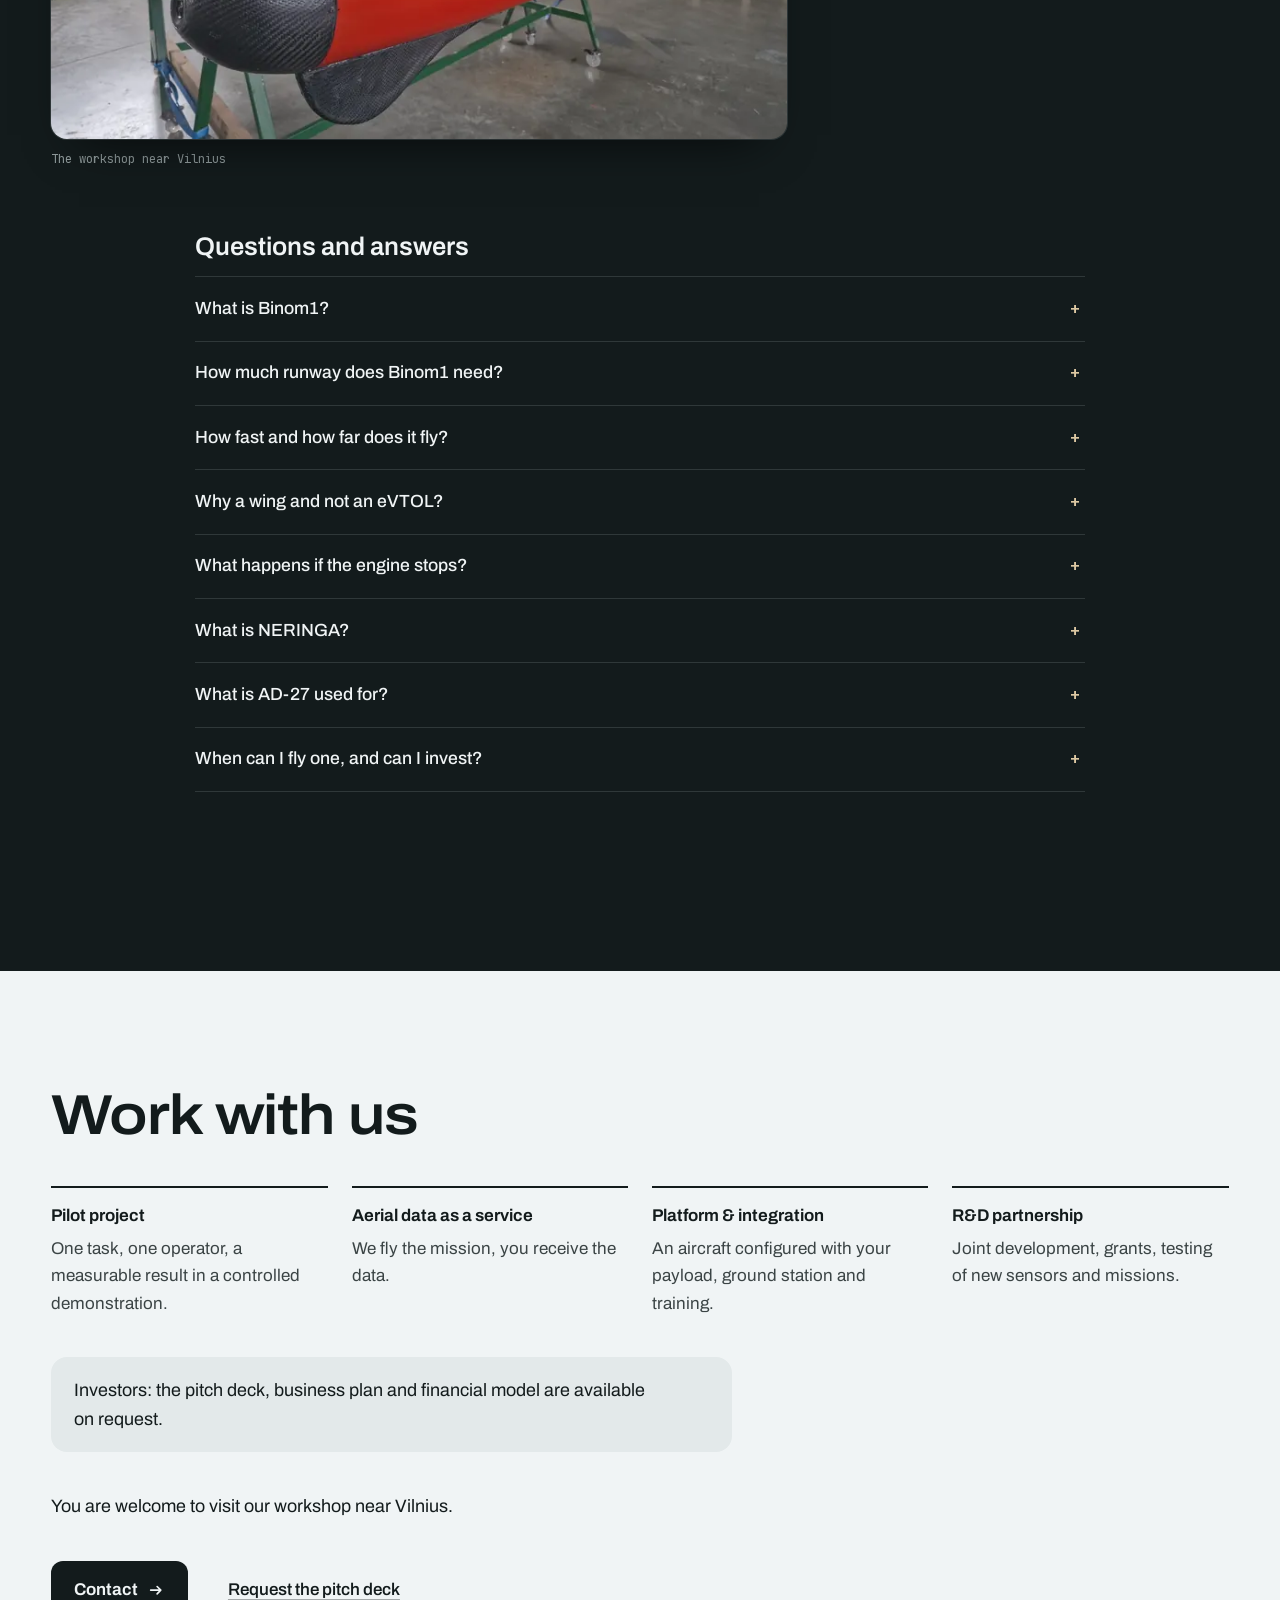
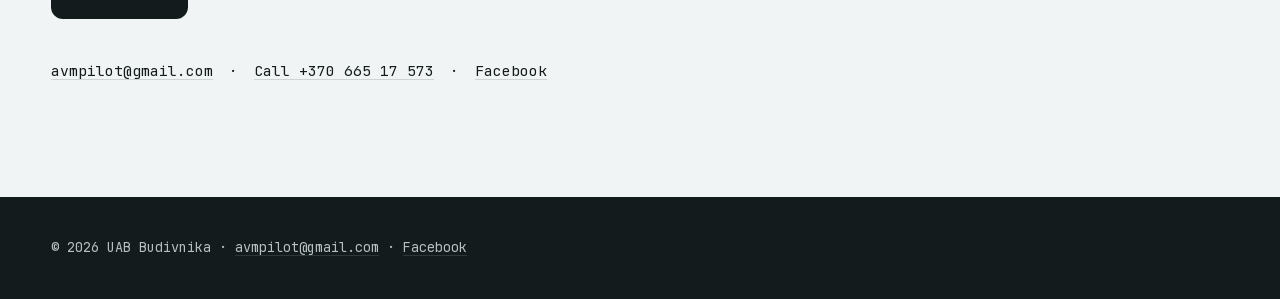
==== commit 26bf9a7b: "Revert second film to the approved Vilnius version (tail-wheel Binom1) Co-Authored-By: Claude Opus 5" ====
--- a/docs/index.html
+++ b/docs/index.html
@@ -22,7 +22,7 @@
 <meta name="twitter:card" content="summary_large_image">
 <link rel="icon" href="favicon.svg" type="image/svg+xml">
 <link rel="preload" href="assets/fonts/archivo-latin.woff2" as="font" type="font/woff2" crossorigin>
-<link rel="stylesheet" href="assets/site.css?v=202611222101">
+<link rel="stylesheet" href="assets/site.css?v=202611222029">
 <script type="application/ld+json">{"@context": "https://schema.org", "@graph": [{"@id": "https://aeromagija.com/#org", "@type": "Organization", "address": {"@type": "PostalAddress", "addressCountry": "LT", "addressLocality": "Vilnius region"}, "alternateName": "Aeromagija", "brand": {"@type": "Brand", "name": "Aeromagija"}, "description": "Aeromagija (UAB Budivnika) develops aviation systems and technology in Lithuania: the AD-27 universal unmanned platform, the Binom1 hybrid aircraft for 3D mobility and the NERINGA flight controller.", "email": "avmpilot@gmail.com", "founder": {"@type": "Person", "name": "Alexander Murakhovsky"}, "identifier": "303584855", "knowsAbout": ["light aircraft", "hybrid aircraft", "STOL", "personal air mobility", "unmanned aerial vehicles", "flight control software", "autopilot", "GPS-denied navigation"], "logo": "https://aeromagija.com/favicon.svg", "name": "UAB Budivnika", "sameAs": ["https://www.facebook.com/profile.php?id=61565368421510"], "telephone": "+37066517573", "url": "https://aeromagija.com/"}, {"@type": "Product", "brand": {"@id": "https://aeromagija.com/#org"}, "category": "Hybrid light aircraft", "description": "A single-seat hybrid light aircraft from Lithuania for everyday personal air travel. A petrol engine drives the nose propeller; two electric motors on a short front wing blow air over the main wing for take-off and landing, then fold their propellers away in cruise.", "image": "https://aeromagija.com/assets/img/exp-binom-1200.webp", "manufacturer": {"@id": "https://aeromagija.com/#org"}, "name": "Binom1"}, {"@type": "Product", "brand": {"@id": "https://aeromagija.com/#org"}, "category": "Unmanned aerial vehicle", "description": "Long-endurance monitoring of forests and wildfire, agriculture, power lines, railways and search and rescue. It launches from a catapult or from wheels; 21 test flights in 2026.", "image": "https://aeromagija.com/assets/img/exp-ad27-1200.webp", "manufacturer": {"@id": "https://aeromagija.com/#org"}, "name": "AD-27"}, {"@type": "SoftwareApplication", "applicationCategory": "Flight control software", "creator": {"@id": "https://aeromagija.com/#org"}, "description": "Our own three-level flight controller: control algorithms plus an AI agent that advises the pilot, helps in the hardest phases or flies the whole flight. It is tested on the AD-27 UAV; Houston is its ground station.", "name": "NERINGA"}, {"@type": "FAQPage", "mainEntity": [{"@type": "Question", "acceptedAnswer": {"@type": "Answer", "text": "A single-seat hybrid light aircraft from Lithuania for everyday personal air travel. A petrol engine drives the nose propeller; two electric motors on a short front wing blow air over the main wing for take-off and landing, then fold their propellers away in cruise."}, "name": "What is Binom1?"}, {"@type": "Question", "acceptedAnswer": {"@type": "Answer", "text": "About 40\u201360 m for take-off and landing: a mown grass strip of 100\u2013150 m, the size of a village lawn, is enough. Stall speed is 45 km/h."}, "name": "How much runway does Binom1 need?"}, {"@type": "Question", "acceptedAnswer": {"@type": "Answer", "text": "Cruise 170 km/h, maximum 220 km/h, range about 600 km or 5 hours (calculated). From an airpark 110 km out, Vilnius is about 45 minutes away."}, "name": "How fast and how far does it fly?"}, {"@type": "Question", "acceptedAnswer": {"@type": "Answer", "text": "An urban eVTOL flies about 20 minutes, and aviation rules keep about 15 minutes in reserve. Binom1 flies up to 5 hours because the wing carries it; thrust only has to overcome drag."}, "name": "Why a wing and not an eVTOL?"}, {"@type": "Question", "acceptedAnswer": {"@type": "Answer", "text": "The electric motors are a second, independent power system: about 10 km of level flight instead of 2.4 km of gliding."}, "name": "What happens if the engine stops?"}, {"@type": "Question", "acceptedAnswer": {"@type": "Answer", "text": "Our own three-level flight controller: control algorithms plus an AI agent that advises the pilot, helps in the hardest phases or flies the whole flight. It is tested on the AD-27 UAV; Houston is its ground station."}, "name": "What is NERINGA?"}, {"@type": "Question", "acceptedAnswer": {"@type": "Answer", "text": "Long-endurance monitoring of forests and wildfire, agriculture, power lines, railways and search and rescue. It launches from a catapult or from wheels; 21 test flights in 2026."}, "name": "What is AD-27 used for?"}, {"@type": "Question", "acceptedAnswer": {"@type": "Answer", "text": "Binom1 tooling is in production and the prototype is the next step. For partnerships, pilot projects or the investor deck, write to avmpilot@gmail.com."}, "name": "When can I fly one, and can I invest?"}]}]}</script>
 </head>
 <body>
@@ -134,7 +134,7 @@
   </figure>
   <figure class="film__stage film__stage--vilnius">
     <div class="frame frame--film">
-      <video muted loop playsinline preload="none" poster="assets/video/vilnius-poster.webp" aria-label="Film: Binom1 takes off from a grass strip among forests and lakes; a clock and a mini-map follow the 45-minute flight to Vilnius; the aircraft lands on the bank of the Neris by the city centre, and Justina continues by e-scooter." data-autoplay>
+      <video muted loop playsinline preload="none" poster="assets/video/vilnius-poster.webp" aria-label="Film: a modern airpark village with a grass runway in the middle; a pilot walks to his Binom1 by the hangar and takes off; a map shows 25, 50 and 100 km rings around Vilnius and a 45-minute flight from the airpark 110 km out, while a car covers about a third of the way; Binom1 approaches along the Neris and the trip ends by e-scooter." data-autoplay>
         <source src="assets/video/vilnius.webm" type="video/webm">
         <source src="assets/video/vilnius.mp4" type="video/mp4">
       </video>
@@ -341,7 +341,7 @@
   <p>© 2026 UAB Budivnika · <a href="mailto:avmpilot@gmail.com">avmpilot@gmail.com</a> · <a href="https://www.facebook.com/profile.php?id=61565368421510" target="_blank" rel="noopener">Facebook</a></p>
 </footer>
 
-<script src="assets/tunnel.js?v=202611222101" defer></script>
-<script src="assets/film.js?v=202611222101" defer></script>
+<script src="assets/tunnel.js?v=202611222029" defer></script>
+<script src="assets/film.js?v=202611222029" defer></script>
 </body>
 </html>
